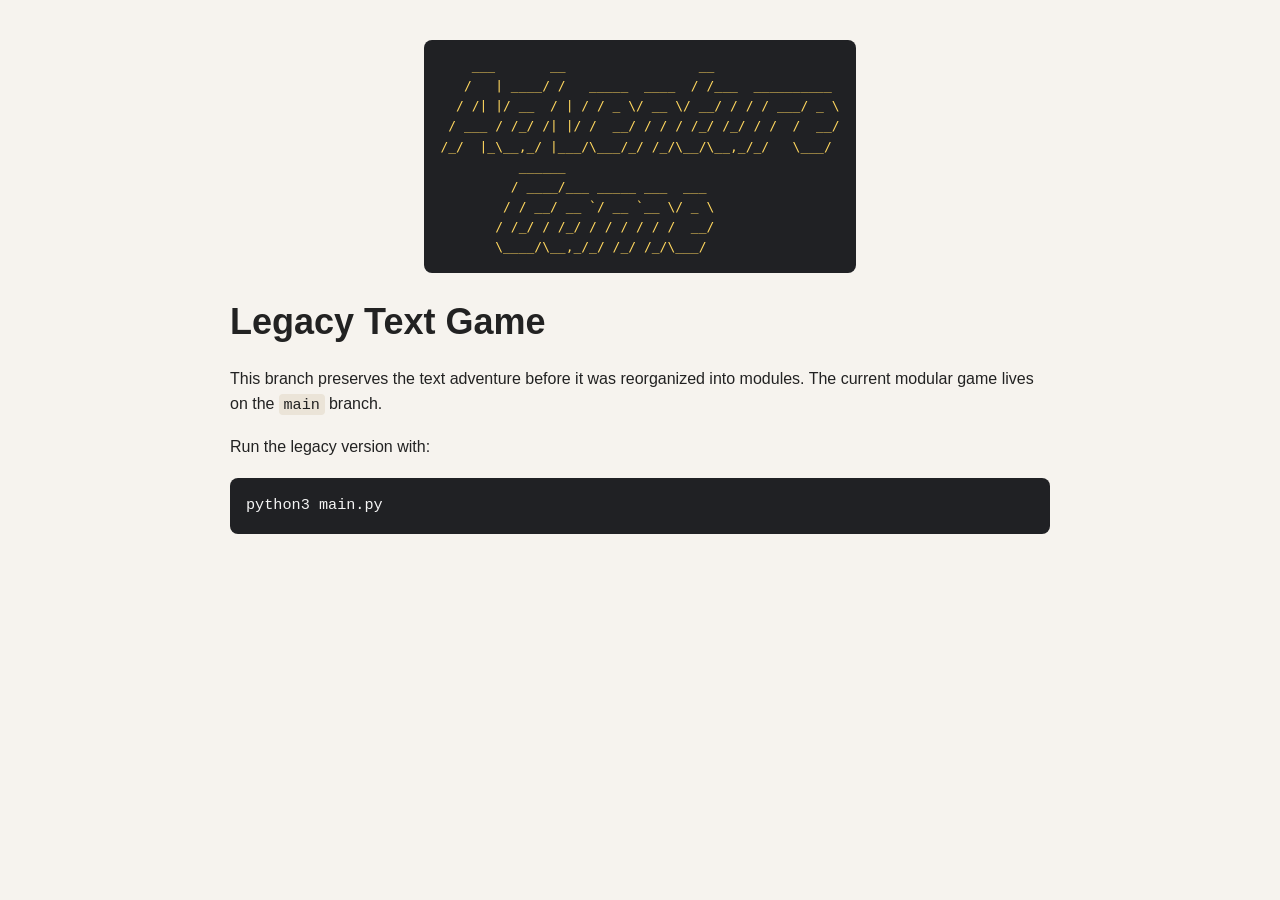
==== README.html @ 624fec5b "Move legacy game to branch root" ====
<!doctype html>
<html lang="en">
<head>
  <meta charset="utf-8">
  <meta name="viewport" content="width=device-width, initial-scale=1">
  <title>Legacy Text Game</title>
  <style>
    :root {
      color-scheme: light dark;
      font-family: Arial, Helvetica, sans-serif;
      line-height: 1.55;
    }

    body {
      margin: 0;
      background: #f6f3ee;
      color: #222;
    }

    main {
      max-width: 820px;
      margin: 0 auto;
      padding: 40px 24px 56px;
    }

    h1 {
      margin: 0 0 24px;
      font-size: 2.25rem;
      line-height: 1.15;
    }

    p {
      margin: 0 0 18px;
    }

    code {
      border-radius: 4px;
      background: #ebe4d8;
      padding: 0.1em 0.3em;
      font-family: "Courier New", Courier, monospace;
      font-size: 0.95em;
    }

    pre {
      overflow-x: auto;
      border-radius: 8px;
      background: #202124;
      color: #f4f4f4;
      padding: 16px;
      margin: 0 0 18px;
    }

    pre code {
      background: transparent;
      padding: 0;
      color: inherit;
    }

    .ascii-logo {
      width: max-content;
      max-width: 100%;
      margin: 0 auto 28px;
      color: #ffd75f;
    }

    @media (prefers-color-scheme: dark) {
      body {
        background: #181818;
        color: #f1eee8;
      }

      code {
        background: #303030;
      }

      pre {
        background: #0f0f0f;
      }
    }
  </style>
</head>
<body>
  <main>
    <pre class="ascii-logo" aria-label="Adventure Game ASCII logo">    ___       __                 __
   /   | ____/ /   _____  ____  / /___  __________
  / /| |/ __  / | / / _ \/ __ \/ __/ / / / ___/ _ \
 / ___ / /_/ /| |/ /  __/ / / / /_/ /_/ / /  /  __/
/_/  |_\__,_/ |___/\___/_/ /_/\__/\__,_/_/   \___/
          ______
         / ____/___ _____ ___  ___
        / / __/ __ `/ __ `__ \/ _ \
       / /_/ / /_/ / / / / / /  __/
       \____/\__,_/_/ /_/ /_/\___/</pre>
    <h1>Legacy Text Game</h1>
    <p>This branch preserves the text adventure before it was reorganized into modules. The current modular game lives on the <code>main</code> branch.</p>
    <p>Run the legacy version with:</p>
    <pre><code>python3 main.py</code></pre>
  </main>
</body>
</html>
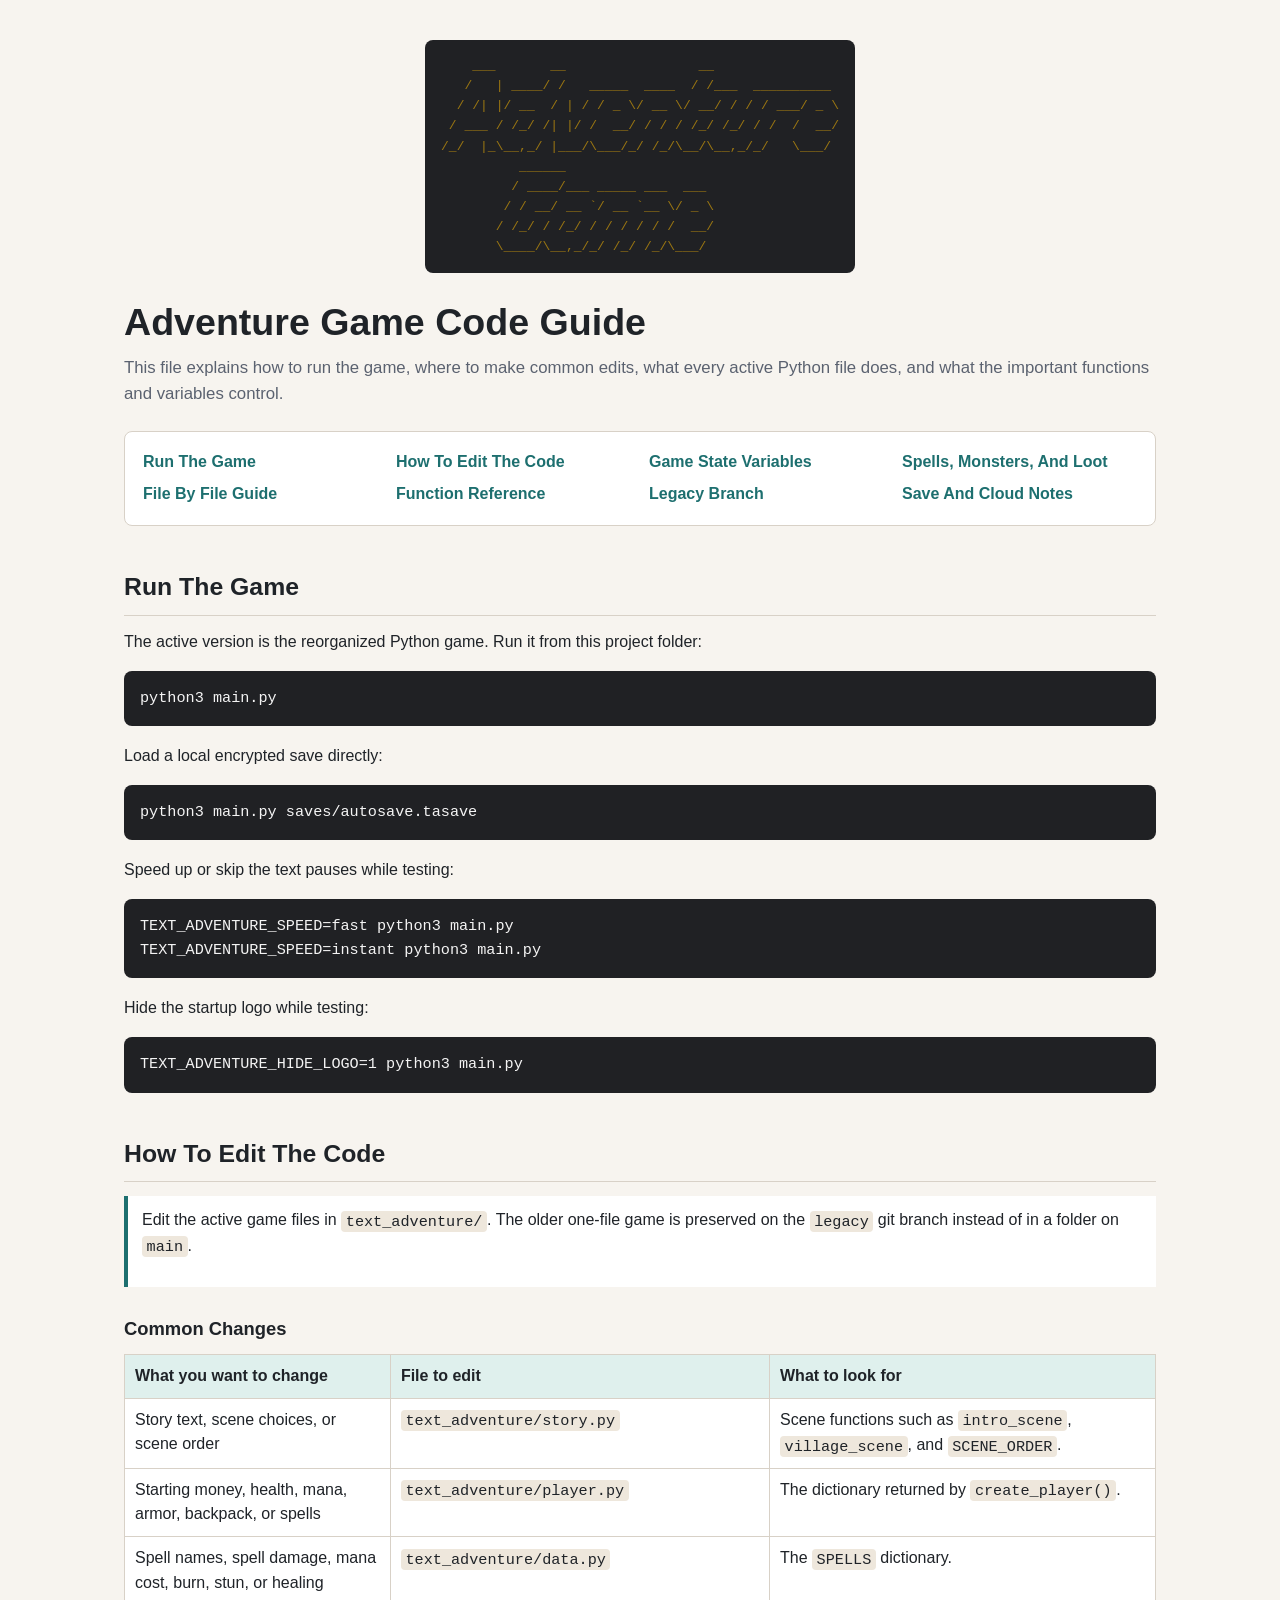
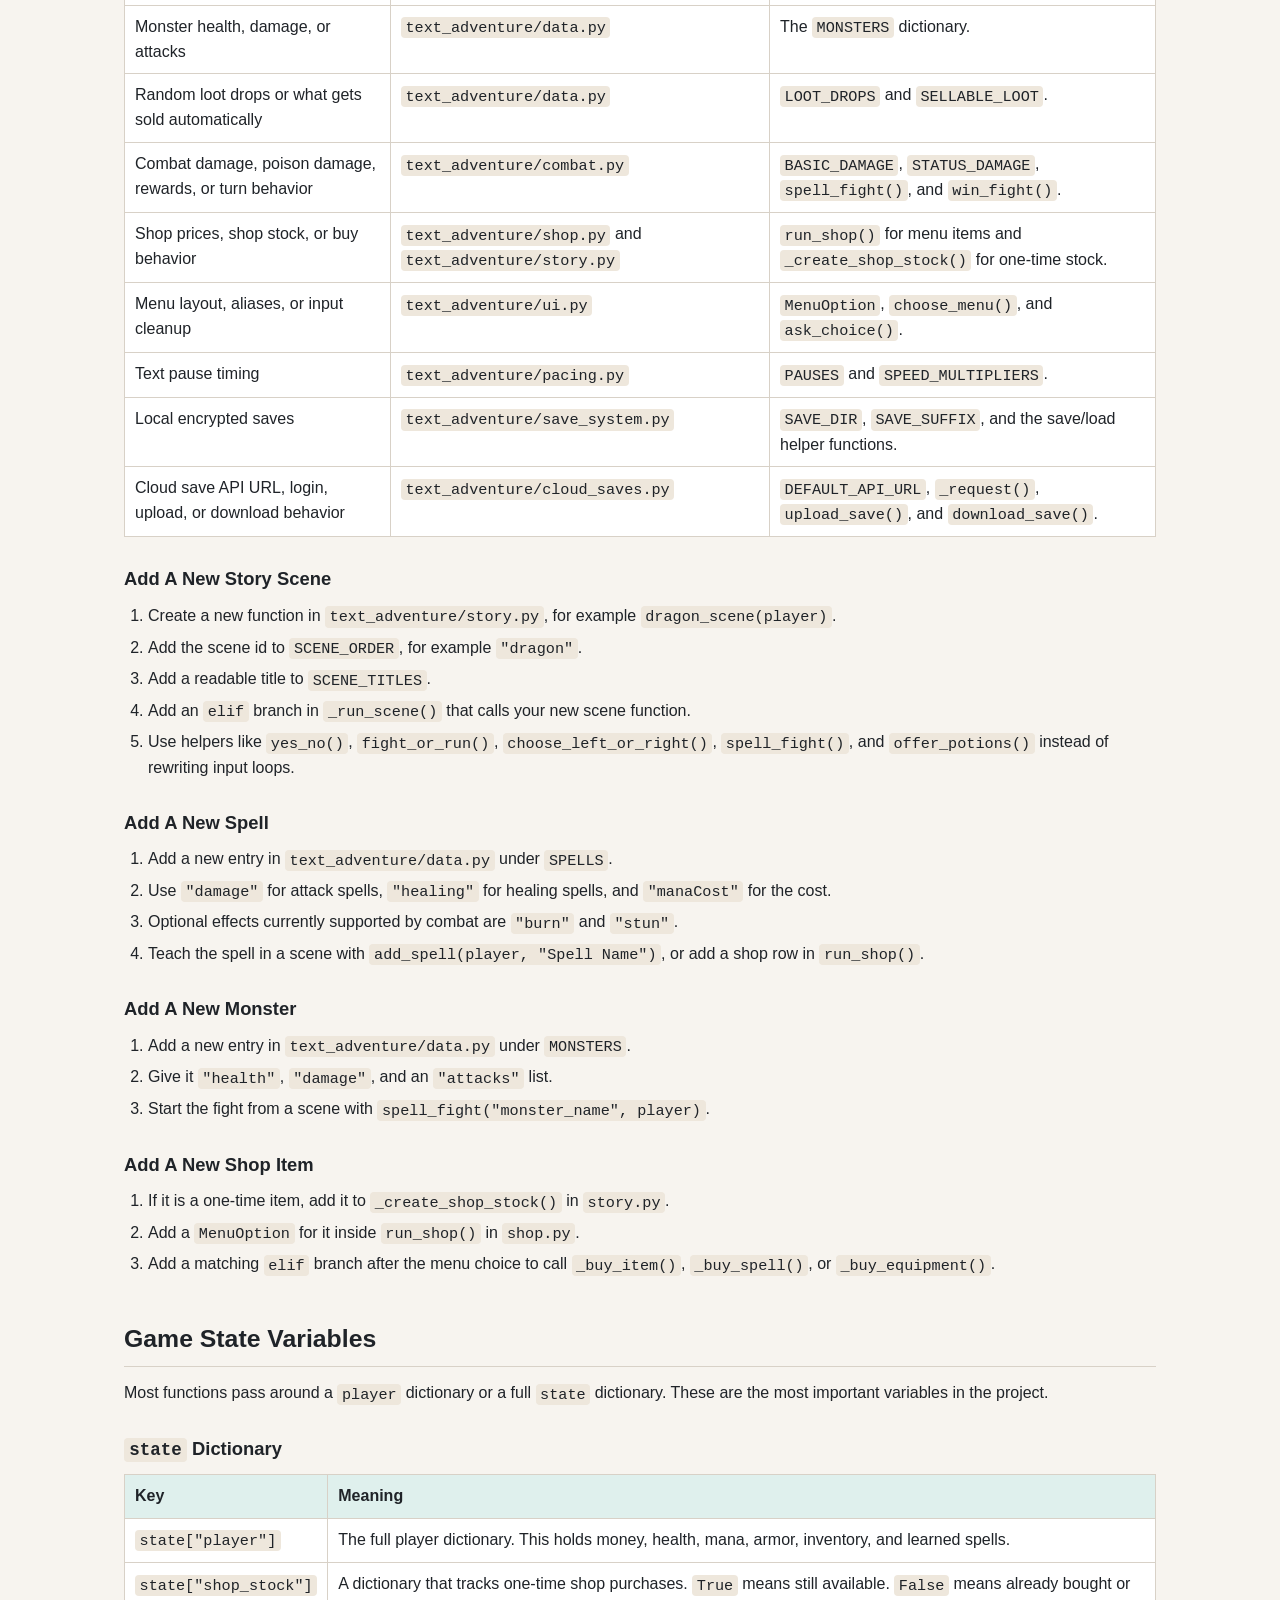
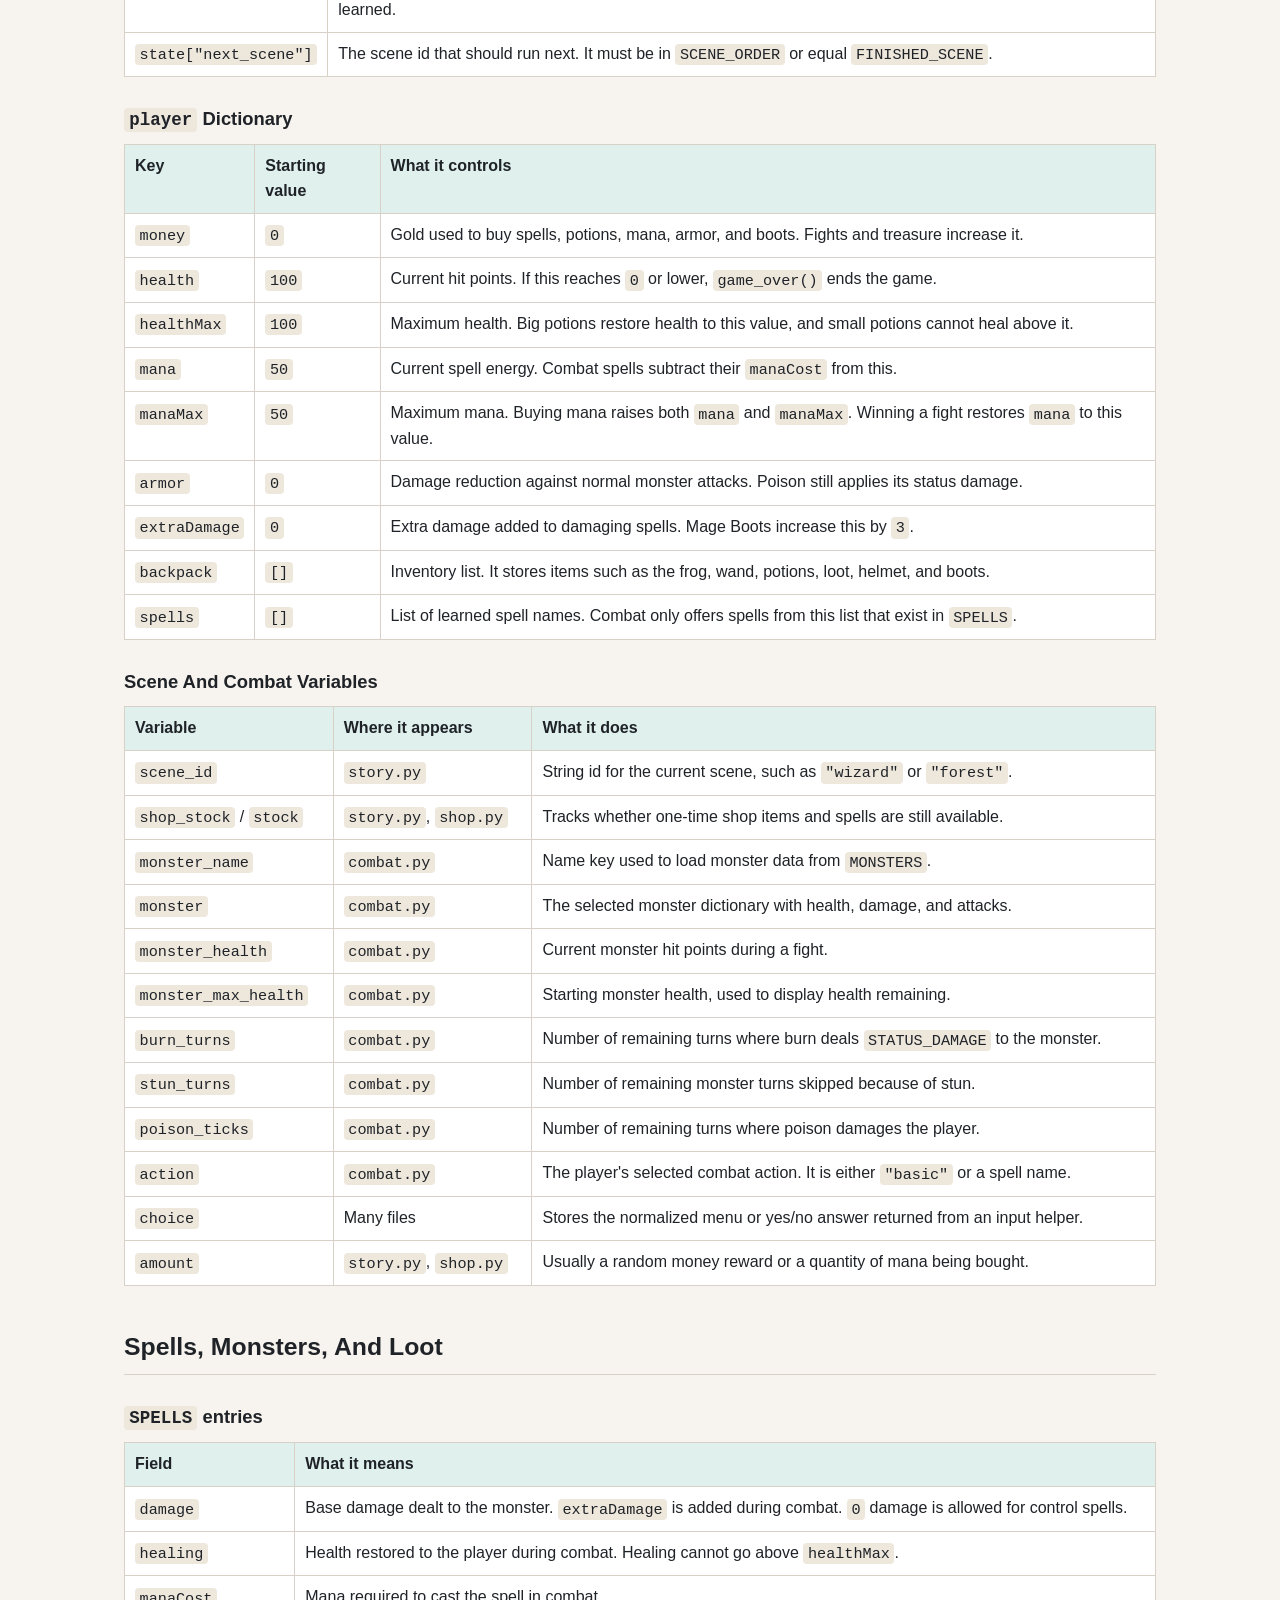
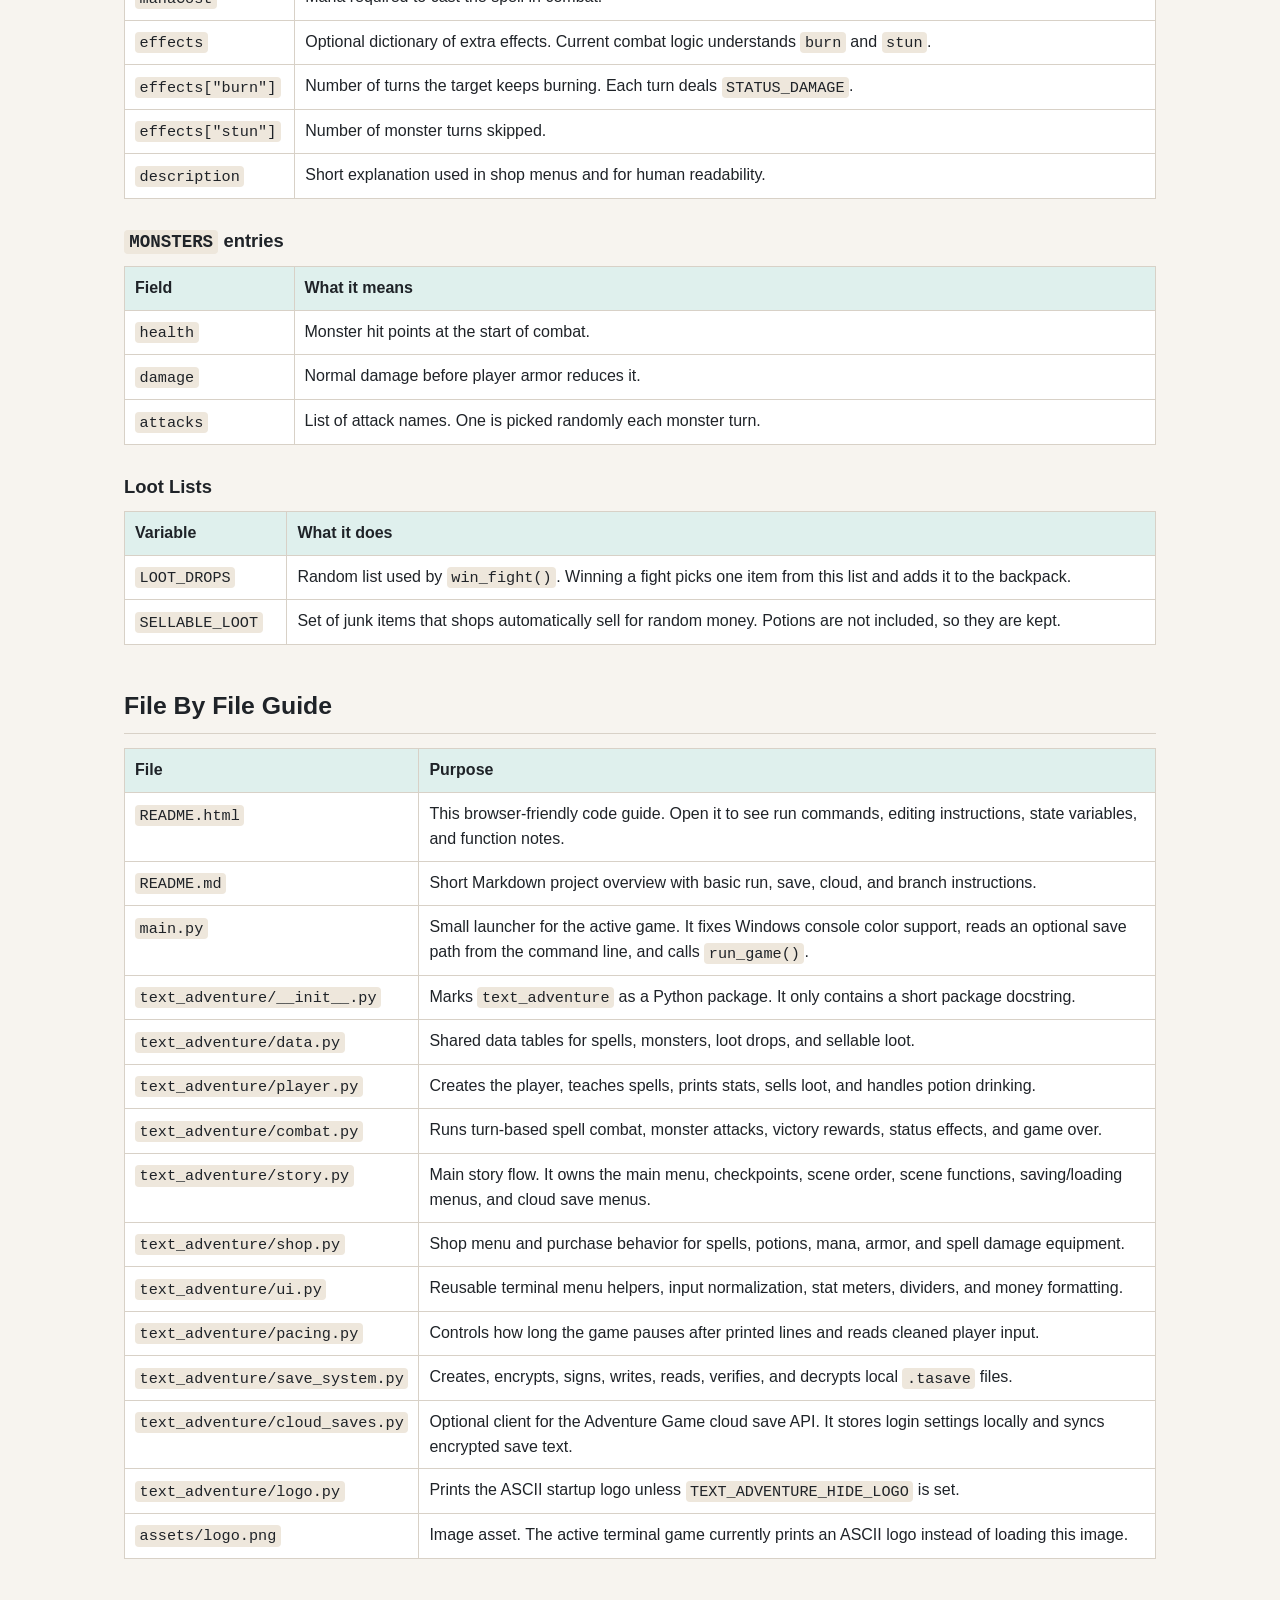
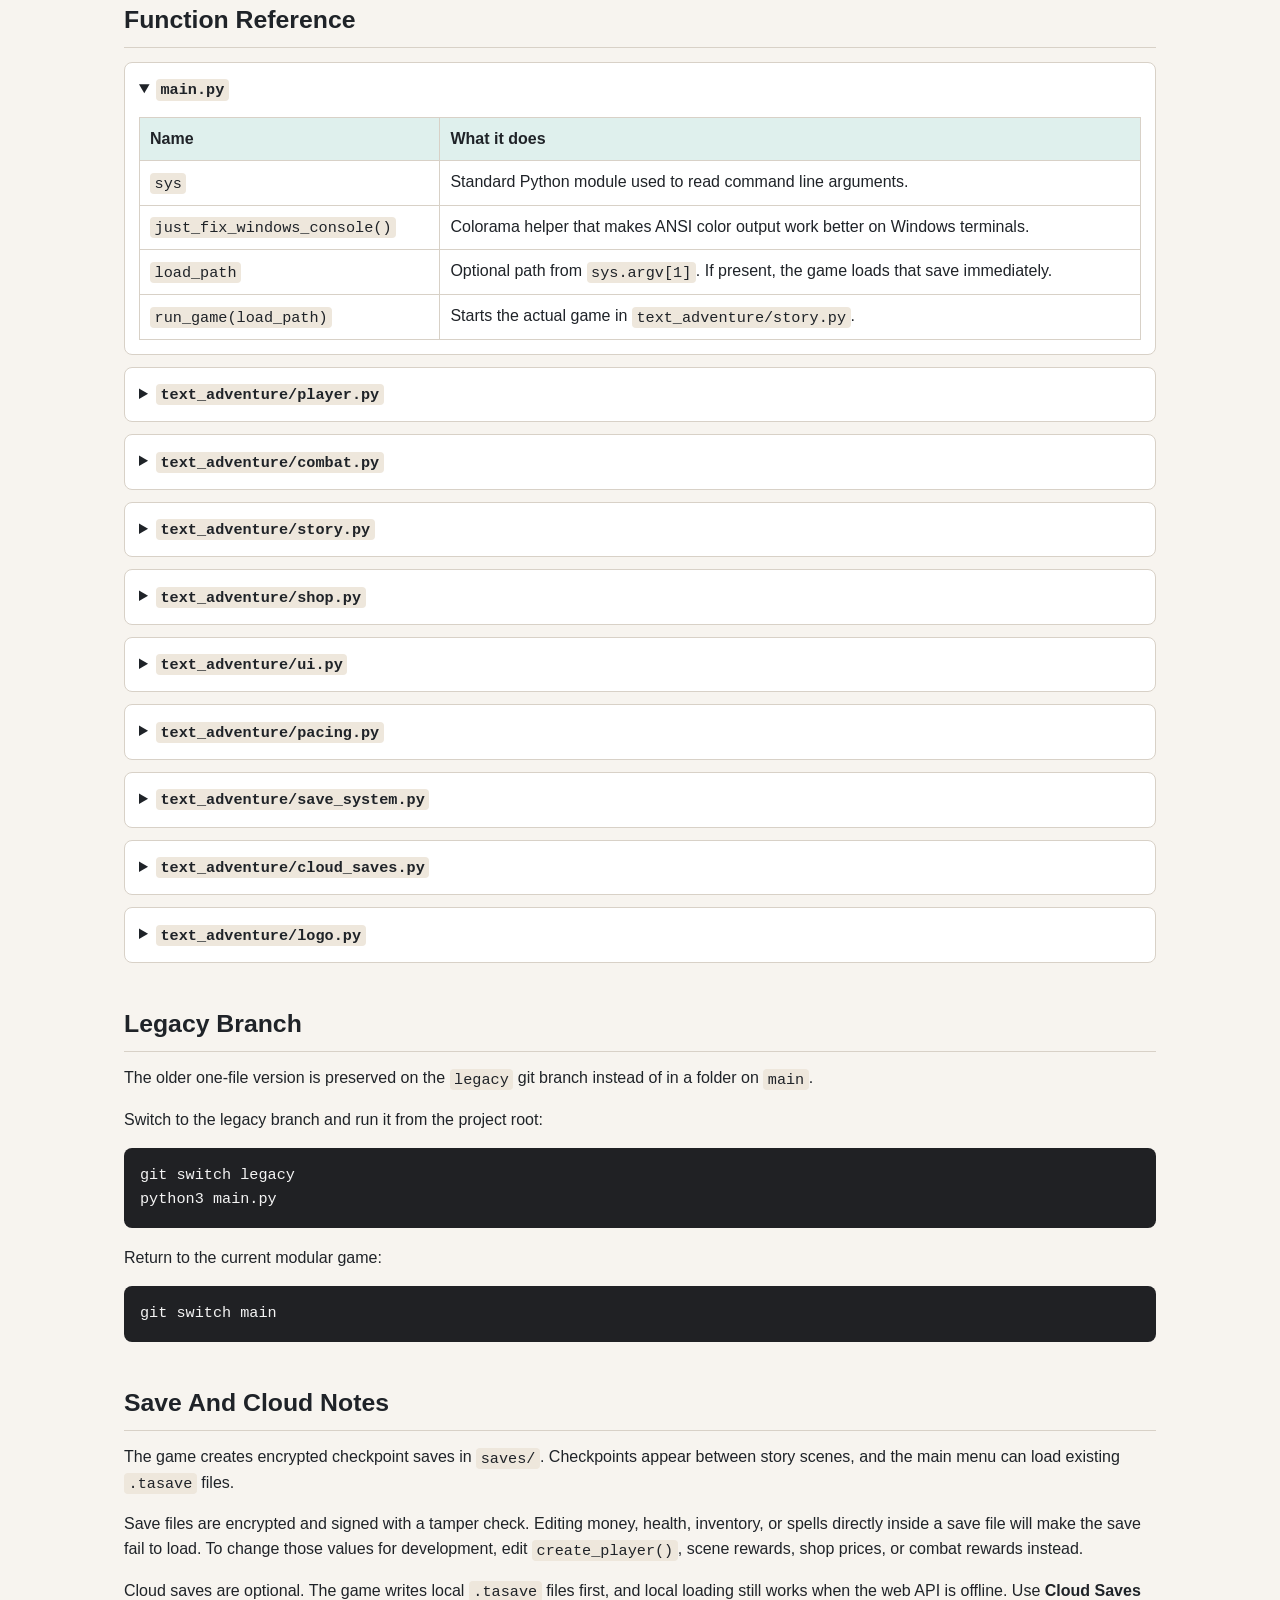
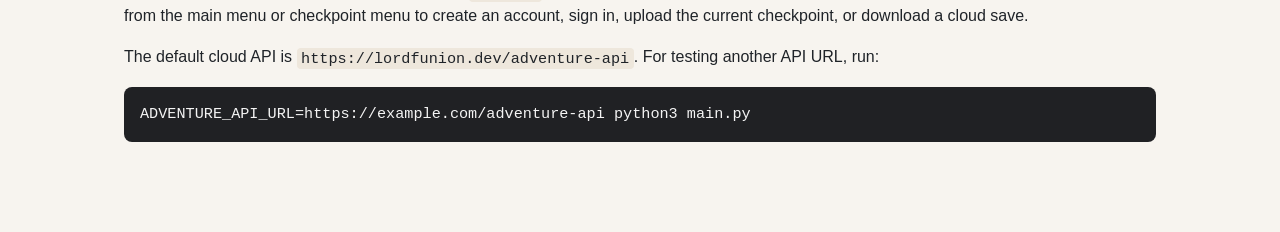
==== commit f42c52f6: "Move legacy game to separate branch" ====
--- a/README.html
+++ b/README.html
@@ -3,39 +3,89 @@
 <head>
   <meta charset="utf-8">
   <meta name="viewport" content="width=device-width, initial-scale=1">
-  <title>Legacy Text Game</title>
+  <title>Adventure Game Code Guide</title>
   <style>
     :root {
       color-scheme: light dark;
       font-family: Arial, Helvetica, sans-serif;
       line-height: 1.55;
+      --page: #f7f4ef;
+      --text: #1f2328;
+      --muted: #5b6270;
+      --panel: #ffffff;
+      --border: #d8d1c7;
+      --code: #eee7dc;
+      --accent: #1d6f6f;
+      --accent-soft: #dff0ed;
+      --terminal: #202124;
+      --terminal-text: #f4f4f4;
+    }
+
+    * {
+      box-sizing: border-box;
+    }
+
+    html {
+      scroll-behavior: smooth;
     }
 
     body {
       margin: 0;
-      background: #f6f3ee;
-      color: #222;
+      background: var(--page);
+      color: var(--text);
     }
 
     main {
-      max-width: 820px;
+      max-width: 1080px;
       margin: 0 auto;
-      padding: 40px 24px 56px;
+      padding: 40px 24px 72px;
     }
 
     h1 {
-      margin: 0 0 24px;
-      font-size: 2.25rem;
+      margin: 0 0 10px;
+      font-size: 2.35rem;
       line-height: 1.15;
     }
 
-    p {
-      margin: 0 0 18px;
+    h2 {
+      margin: 42px 0 14px;
+      border-bottom: 1px solid var(--border);
+      padding-bottom: 8px;
+      font-size: 1.55rem;
+    }
+
+    h3 {
+      margin: 28px 0 10px;
+      font-size: 1.15rem;
+    }
+
+    h4 {
+      margin: 22px 0 8px;
+      font-size: 1rem;
+    }
+
+    p,
+    ul,
+    ol {
+      margin: 0 0 16px;
+    }
+
+    ul,
+    ol {
+      padding-left: 24px;
+    }
+
+    li {
+      margin: 6px 0;
+    }
+
+    a {
+      color: var(--accent);
     }
 
     code {
       border-radius: 4px;
-      background: #ebe4d8;
+      background: var(--code);
       padding: 0.1em 0.3em;
       font-family: "Courier New", Courier, monospace;
       font-size: 0.95em;
@@ -44,8 +94,8 @@
     pre {
       overflow-x: auto;
       border-radius: 8px;
-      background: #202124;
-      color: #f4f4f4;
+      background: var(--terminal);
+      color: var(--terminal-text);
       padding: 16px;
       margin: 0 0 18px;
     }
@@ -56,25 +106,99 @@
       color: inherit;
     }
 
+    table {
+      width: 100%;
+      border-collapse: collapse;
+      margin: 0 0 18px;
+      background: var(--panel);
+    }
+
+    th,
+    td {
+      border: 1px solid var(--border);
+      padding: 9px 10px;
+      vertical-align: top;
+      text-align: left;
+    }
+
+    th {
+      background: var(--accent-soft);
+    }
+
+    details {
+      border: 1px solid var(--border);
+      border-radius: 8px;
+      background: var(--panel);
+      margin: 12px 0;
+      padding: 0 14px;
+    }
+
+    summary {
+      cursor: pointer;
+      padding: 14px 0;
+      font-weight: 700;
+    }
+
+    details > :last-child {
+      margin-bottom: 14px;
+    }
+
     .ascii-logo {
       width: max-content;
       max-width: 100%;
       margin: 0 auto 28px;
-      color: #ffd75f;
+      color: #9a7612;
+    }
+
+    .subtitle {
+      margin-bottom: 24px;
+      color: var(--muted);
+      font-size: 1.05rem;
+    }
+
+    .toc {
+      display: grid;
+      grid-template-columns: repeat(auto-fit, minmax(220px, 1fr));
+      gap: 8px 18px;
+      padding: 18px;
+      border: 1px solid var(--border);
+      border-radius: 8px;
+      background: var(--panel);
+    }
+
+    .toc a {
+      display: block;
+      text-decoration: none;
+      font-weight: 700;
+    }
+
+    .callout {
+      border-left: 4px solid var(--accent);
+      background: var(--panel);
+      padding: 12px 14px;
+      margin: 0 0 18px;
+    }
+
+    .muted {
+      color: var(--muted);
     }
 
     @media (prefers-color-scheme: dark) {
-      body {
-        background: #181818;
-        color: #f1eee8;
+      :root {
+        --page: #151719;
+        --text: #edeff2;
+        --muted: #b7bec8;
+        --panel: #1f2328;
+        --border: #3a4048;
+        --code: #30343a;
+        --accent: #78d4d0;
+        --accent-soft: #173636;
+        --terminal: #0f1113;
+        --terminal-text: #f4f4f4;
       }
 
-      code {
-        background: #303030;
-      }
-
-      pre {
-        background: #0f0f0f;
+      .ascii-logo {
+        color: #ffd75f;
       }
     }
   </style>
@@ -91,10 +215,1676 @@
         / / __/ __ `/ __ `__ \/ _ \
        / /_/ / /_/ / / / / / /  __/
        \____/\__,_/_/ /_/ /_/\___/</pre>
-    <h1>Legacy Text Game</h1>
-    <p>This branch preserves the text adventure before it was reorganized into modules. The current modular game lives on the <code>main</code> branch.</p>
-    <p>Run the legacy version with:</p>
-    <pre><code>python3 main.py</code></pre>
+
+    <h1>Adventure Game Code Guide</h1>
+    <p class="subtitle">This file explains how to run the game, where to make common edits, what every active Python file does, and what the important functions and variables control.</p>
+
+    <nav class="toc" aria-label="Table of contents">
+      <a href="#run">Run The Game</a>
+      <a href="#edit">How To Edit The Code</a>
+      <a href="#state">Game State Variables</a>
+      <a href="#data">Spells, Monsters, And Loot</a>
+      <a href="#files">File By File Guide</a>
+      <a href="#functions">Function Reference</a>
+      <a href="#legacy">Legacy Branch</a>
+      <a href="#saves">Save And Cloud Notes</a>
+    </nav>
+
+    <section id="run">
+      <h2>Run The Game</h2>
+      <p>The active version is the reorganized Python game. Run it from this project folder:</p>
+      <pre><code>python3 main.py</code></pre>
+
+      <p>Load a local encrypted save directly:</p>
+      <pre><code>python3 main.py saves/autosave.tasave</code></pre>
+
+      <p>Speed up or skip the text pauses while testing:</p>
+      <pre><code>TEXT_ADVENTURE_SPEED=fast python3 main.py
+TEXT_ADVENTURE_SPEED=instant python3 main.py</code></pre>
+
+      <p>Hide the startup logo while testing:</p>
+      <pre><code>TEXT_ADVENTURE_HIDE_LOGO=1 python3 main.py</code></pre>
+    </section>
+
+    <section id="edit">
+      <h2>How To Edit The Code</h2>
+      <div class="callout">
+        <p>Edit the active game files in <code>text_adventure/</code>. The older one-file game is preserved on the <code>legacy</code> git branch instead of in a folder on <code>main</code>.</p>
+      </div>
+
+      <h3>Common Changes</h3>
+      <table>
+        <thead>
+          <tr>
+            <th>What you want to change</th>
+            <th>File to edit</th>
+            <th>What to look for</th>
+          </tr>
+        </thead>
+        <tbody>
+          <tr>
+            <td>Story text, scene choices, or scene order</td>
+            <td><code>text_adventure/story.py</code></td>
+            <td>Scene functions such as <code>intro_scene</code>, <code>village_scene</code>, and <code>SCENE_ORDER</code>.</td>
+          </tr>
+          <tr>
+            <td>Starting money, health, mana, armor, backpack, or spells</td>
+            <td><code>text_adventure/player.py</code></td>
+            <td>The dictionary returned by <code>create_player()</code>.</td>
+          </tr>
+          <tr>
+            <td>Spell names, spell damage, mana cost, burn, stun, or healing</td>
+            <td><code>text_adventure/data.py</code></td>
+            <td>The <code>SPELLS</code> dictionary.</td>
+          </tr>
+          <tr>
+            <td>Monster health, damage, or attacks</td>
+            <td><code>text_adventure/data.py</code></td>
+            <td>The <code>MONSTERS</code> dictionary.</td>
+          </tr>
+          <tr>
+            <td>Random loot drops or what gets sold automatically</td>
+            <td><code>text_adventure/data.py</code></td>
+            <td><code>LOOT_DROPS</code> and <code>SELLABLE_LOOT</code>.</td>
+          </tr>
+          <tr>
+            <td>Combat damage, poison damage, rewards, or turn behavior</td>
+            <td><code>text_adventure/combat.py</code></td>
+            <td><code>BASIC_DAMAGE</code>, <code>STATUS_DAMAGE</code>, <code>spell_fight()</code>, and <code>win_fight()</code>.</td>
+          </tr>
+          <tr>
+            <td>Shop prices, shop stock, or buy behavior</td>
+            <td><code>text_adventure/shop.py</code> and <code>text_adventure/story.py</code></td>
+            <td><code>run_shop()</code> for menu items and <code>_create_shop_stock()</code> for one-time stock.</td>
+          </tr>
+          <tr>
+            <td>Menu layout, aliases, or input cleanup</td>
+            <td><code>text_adventure/ui.py</code></td>
+            <td><code>MenuOption</code>, <code>choose_menu()</code>, and <code>ask_choice()</code>.</td>
+          </tr>
+          <tr>
+            <td>Text pause timing</td>
+            <td><code>text_adventure/pacing.py</code></td>
+            <td><code>PAUSES</code> and <code>SPEED_MULTIPLIERS</code>.</td>
+          </tr>
+          <tr>
+            <td>Local encrypted saves</td>
+            <td><code>text_adventure/save_system.py</code></td>
+            <td><code>SAVE_DIR</code>, <code>SAVE_SUFFIX</code>, and the save/load helper functions.</td>
+          </tr>
+          <tr>
+            <td>Cloud save API URL, login, upload, or download behavior</td>
+            <td><code>text_adventure/cloud_saves.py</code></td>
+            <td><code>DEFAULT_API_URL</code>, <code>_request()</code>, <code>upload_save()</code>, and <code>download_save()</code>.</td>
+          </tr>
+        </tbody>
+      </table>
+
+      <h3>Add A New Story Scene</h3>
+      <ol>
+        <li>Create a new function in <code>text_adventure/story.py</code>, for example <code>dragon_scene(player)</code>.</li>
+        <li>Add the scene id to <code>SCENE_ORDER</code>, for example <code>"dragon"</code>.</li>
+        <li>Add a readable title to <code>SCENE_TITLES</code>.</li>
+        <li>Add an <code>elif</code> branch in <code>_run_scene()</code> that calls your new scene function.</li>
+        <li>Use helpers like <code>yes_no()</code>, <code>fight_or_run()</code>, <code>choose_left_or_right()</code>, <code>spell_fight()</code>, and <code>offer_potions()</code> instead of rewriting input loops.</li>
+      </ol>
+
+      <h3>Add A New Spell</h3>
+      <ol>
+        <li>Add a new entry in <code>text_adventure/data.py</code> under <code>SPELLS</code>.</li>
+        <li>Use <code>"damage"</code> for attack spells, <code>"healing"</code> for healing spells, and <code>"manaCost"</code> for the cost.</li>
+        <li>Optional effects currently supported by combat are <code>"burn"</code> and <code>"stun"</code>.</li>
+        <li>Teach the spell in a scene with <code>add_spell(player, "Spell Name")</code>, or add a shop row in <code>run_shop()</code>.</li>
+      </ol>
+
+      <h3>Add A New Monster</h3>
+      <ol>
+        <li>Add a new entry in <code>text_adventure/data.py</code> under <code>MONSTERS</code>.</li>
+        <li>Give it <code>"health"</code>, <code>"damage"</code>, and an <code>"attacks"</code> list.</li>
+        <li>Start the fight from a scene with <code>spell_fight("monster_name", player)</code>.</li>
+      </ol>
+
+      <h3>Add A New Shop Item</h3>
+      <ol>
+        <li>If it is a one-time item, add it to <code>_create_shop_stock()</code> in <code>story.py</code>.</li>
+        <li>Add a <code>MenuOption</code> for it inside <code>run_shop()</code> in <code>shop.py</code>.</li>
+        <li>Add a matching <code>elif</code> branch after the menu choice to call <code>_buy_item()</code>, <code>_buy_spell()</code>, or <code>_buy_equipment()</code>.</li>
+      </ol>
+    </section>
+
+    <section id="state">
+      <h2>Game State Variables</h2>
+      <p>Most functions pass around a <code>player</code> dictionary or a full <code>state</code> dictionary. These are the most important variables in the project.</p>
+
+      <h3><code>state</code> Dictionary</h3>
+      <table>
+        <thead>
+          <tr>
+            <th>Key</th>
+            <th>Meaning</th>
+          </tr>
+        </thead>
+        <tbody>
+          <tr>
+            <td><code>state["player"]</code></td>
+            <td>The full player dictionary. This holds money, health, mana, armor, inventory, and learned spells.</td>
+          </tr>
+          <tr>
+            <td><code>state["shop_stock"]</code></td>
+            <td>A dictionary that tracks one-time shop purchases. <code>True</code> means still available. <code>False</code> means already bought or learned.</td>
+          </tr>
+          <tr>
+            <td><code>state["next_scene"]</code></td>
+            <td>The scene id that should run next. It must be in <code>SCENE_ORDER</code> or equal <code>FINISHED_SCENE</code>.</td>
+          </tr>
+        </tbody>
+      </table>
+
+      <h3><code>player</code> Dictionary</h3>
+      <table>
+        <thead>
+          <tr>
+            <th>Key</th>
+            <th>Starting value</th>
+            <th>What it controls</th>
+          </tr>
+        </thead>
+        <tbody>
+          <tr>
+            <td><code>money</code></td>
+            <td><code>0</code></td>
+            <td>Gold used to buy spells, potions, mana, armor, and boots. Fights and treasure increase it.</td>
+          </tr>
+          <tr>
+            <td><code>health</code></td>
+            <td><code>100</code></td>
+            <td>Current hit points. If this reaches <code>0</code> or lower, <code>game_over()</code> ends the game.</td>
+          </tr>
+          <tr>
+            <td><code>healthMax</code></td>
+            <td><code>100</code></td>
+            <td>Maximum health. Big potions restore health to this value, and small potions cannot heal above it.</td>
+          </tr>
+          <tr>
+            <td><code>mana</code></td>
+            <td><code>50</code></td>
+            <td>Current spell energy. Combat spells subtract their <code>manaCost</code> from this.</td>
+          </tr>
+          <tr>
+            <td><code>manaMax</code></td>
+            <td><code>50</code></td>
+            <td>Maximum mana. Buying mana raises both <code>mana</code> and <code>manaMax</code>. Winning a fight restores <code>mana</code> to this value.</td>
+          </tr>
+          <tr>
+            <td><code>armor</code></td>
+            <td><code>0</code></td>
+            <td>Damage reduction against normal monster attacks. Poison still applies its status damage.</td>
+          </tr>
+          <tr>
+            <td><code>extraDamage</code></td>
+            <td><code>0</code></td>
+            <td>Extra damage added to damaging spells. Mage Boots increase this by <code>3</code>.</td>
+          </tr>
+          <tr>
+            <td><code>backpack</code></td>
+            <td><code>[]</code></td>
+            <td>Inventory list. It stores items such as the frog, wand, potions, loot, helmet, and boots.</td>
+          </tr>
+          <tr>
+            <td><code>spells</code></td>
+            <td><code>[]</code></td>
+            <td>List of learned spell names. Combat only offers spells from this list that exist in <code>SPELLS</code>.</td>
+          </tr>
+        </tbody>
+      </table>
+
+      <h3>Scene And Combat Variables</h3>
+      <table>
+        <thead>
+          <tr>
+            <th>Variable</th>
+            <th>Where it appears</th>
+            <th>What it does</th>
+          </tr>
+        </thead>
+        <tbody>
+          <tr>
+            <td><code>scene_id</code></td>
+            <td><code>story.py</code></td>
+            <td>String id for the current scene, such as <code>"wizard"</code> or <code>"forest"</code>.</td>
+          </tr>
+          <tr>
+            <td><code>shop_stock</code> / <code>stock</code></td>
+            <td><code>story.py</code>, <code>shop.py</code></td>
+            <td>Tracks whether one-time shop items and spells are still available.</td>
+          </tr>
+          <tr>
+            <td><code>monster_name</code></td>
+            <td><code>combat.py</code></td>
+            <td>Name key used to load monster data from <code>MONSTERS</code>.</td>
+          </tr>
+          <tr>
+            <td><code>monster</code></td>
+            <td><code>combat.py</code></td>
+            <td>The selected monster dictionary with health, damage, and attacks.</td>
+          </tr>
+          <tr>
+            <td><code>monster_health</code></td>
+            <td><code>combat.py</code></td>
+            <td>Current monster hit points during a fight.</td>
+          </tr>
+          <tr>
+            <td><code>monster_max_health</code></td>
+            <td><code>combat.py</code></td>
+            <td>Starting monster health, used to display health remaining.</td>
+          </tr>
+          <tr>
+            <td><code>burn_turns</code></td>
+            <td><code>combat.py</code></td>
+            <td>Number of remaining turns where burn deals <code>STATUS_DAMAGE</code> to the monster.</td>
+          </tr>
+          <tr>
+            <td><code>stun_turns</code></td>
+            <td><code>combat.py</code></td>
+            <td>Number of remaining monster turns skipped because of stun.</td>
+          </tr>
+          <tr>
+            <td><code>poison_ticks</code></td>
+            <td><code>combat.py</code></td>
+            <td>Number of remaining turns where poison damages the player.</td>
+          </tr>
+          <tr>
+            <td><code>action</code></td>
+            <td><code>combat.py</code></td>
+            <td>The player's selected combat action. It is either <code>"basic"</code> or a spell name.</td>
+          </tr>
+          <tr>
+            <td><code>choice</code></td>
+            <td>Many files</td>
+            <td>Stores the normalized menu or yes/no answer returned from an input helper.</td>
+          </tr>
+          <tr>
+            <td><code>amount</code></td>
+            <td><code>story.py</code>, <code>shop.py</code></td>
+            <td>Usually a random money reward or a quantity of mana being bought.</td>
+          </tr>
+        </tbody>
+      </table>
+    </section>
+
+    <section id="data">
+      <h2>Spells, Monsters, And Loot</h2>
+
+      <h3><code>SPELLS</code> entries</h3>
+      <table>
+        <thead>
+          <tr>
+            <th>Field</th>
+            <th>What it means</th>
+          </tr>
+        </thead>
+        <tbody>
+          <tr>
+            <td><code>damage</code></td>
+            <td>Base damage dealt to the monster. <code>extraDamage</code> is added during combat. <code>0</code> damage is allowed for control spells.</td>
+          </tr>
+          <tr>
+            <td><code>healing</code></td>
+            <td>Health restored to the player during combat. Healing cannot go above <code>healthMax</code>.</td>
+          </tr>
+          <tr>
+            <td><code>manaCost</code></td>
+            <td>Mana required to cast the spell in combat.</td>
+          </tr>
+          <tr>
+            <td><code>effects</code></td>
+            <td>Optional dictionary of extra effects. Current combat logic understands <code>burn</code> and <code>stun</code>.</td>
+          </tr>
+          <tr>
+            <td><code>effects["burn"]</code></td>
+            <td>Number of turns the target keeps burning. Each turn deals <code>STATUS_DAMAGE</code>.</td>
+          </tr>
+          <tr>
+            <td><code>effects["stun"]</code></td>
+            <td>Number of monster turns skipped.</td>
+          </tr>
+          <tr>
+            <td><code>description</code></td>
+            <td>Short explanation used in shop menus and for human readability.</td>
+          </tr>
+        </tbody>
+      </table>
+
+      <h3><code>MONSTERS</code> entries</h3>
+      <table>
+        <thead>
+          <tr>
+            <th>Field</th>
+            <th>What it means</th>
+          </tr>
+        </thead>
+        <tbody>
+          <tr>
+            <td><code>health</code></td>
+            <td>Monster hit points at the start of combat.</td>
+          </tr>
+          <tr>
+            <td><code>damage</code></td>
+            <td>Normal damage before player armor reduces it.</td>
+          </tr>
+          <tr>
+            <td><code>attacks</code></td>
+            <td>List of attack names. One is picked randomly each monster turn.</td>
+          </tr>
+        </tbody>
+      </table>
+
+      <h3>Loot Lists</h3>
+      <table>
+        <thead>
+          <tr>
+            <th>Variable</th>
+            <th>What it does</th>
+          </tr>
+        </thead>
+        <tbody>
+          <tr>
+            <td><code>LOOT_DROPS</code></td>
+            <td>Random list used by <code>win_fight()</code>. Winning a fight picks one item from this list and adds it to the backpack.</td>
+          </tr>
+          <tr>
+            <td><code>SELLABLE_LOOT</code></td>
+            <td>Set of junk items that shops automatically sell for random money. Potions are not included, so they are kept.</td>
+          </tr>
+        </tbody>
+      </table>
+    </section>
+
+    <section id="files">
+      <h2>File By File Guide</h2>
+      <table>
+        <thead>
+          <tr>
+            <th>File</th>
+            <th>Purpose</th>
+          </tr>
+        </thead>
+        <tbody>
+          <tr>
+            <td><code>README.html</code></td>
+            <td>This browser-friendly code guide. Open it to see run commands, editing instructions, state variables, and function notes.</td>
+          </tr>
+          <tr>
+            <td><code>README.md</code></td>
+            <td>Short Markdown project overview with basic run, save, cloud, and branch instructions.</td>
+          </tr>
+          <tr>
+            <td><code>main.py</code></td>
+            <td>Small launcher for the active game. It fixes Windows console color support, reads an optional save path from the command line, and calls <code>run_game()</code>.</td>
+          </tr>
+          <tr>
+            <td><code>text_adventure/__init__.py</code></td>
+            <td>Marks <code>text_adventure</code> as a Python package. It only contains a short package docstring.</td>
+          </tr>
+          <tr>
+            <td><code>text_adventure/data.py</code></td>
+            <td>Shared data tables for spells, monsters, loot drops, and sellable loot.</td>
+          </tr>
+          <tr>
+            <td><code>text_adventure/player.py</code></td>
+            <td>Creates the player, teaches spells, prints stats, sells loot, and handles potion drinking.</td>
+          </tr>
+          <tr>
+            <td><code>text_adventure/combat.py</code></td>
+            <td>Runs turn-based spell combat, monster attacks, victory rewards, status effects, and game over.</td>
+          </tr>
+          <tr>
+            <td><code>text_adventure/story.py</code></td>
+            <td>Main story flow. It owns the main menu, checkpoints, scene order, scene functions, saving/loading menus, and cloud save menus.</td>
+          </tr>
+          <tr>
+            <td><code>text_adventure/shop.py</code></td>
+            <td>Shop menu and purchase behavior for spells, potions, mana, armor, and spell damage equipment.</td>
+          </tr>
+          <tr>
+            <td><code>text_adventure/ui.py</code></td>
+            <td>Reusable terminal menu helpers, input normalization, stat meters, dividers, and money formatting.</td>
+          </tr>
+          <tr>
+            <td><code>text_adventure/pacing.py</code></td>
+            <td>Controls how long the game pauses after printed lines and reads cleaned player input.</td>
+          </tr>
+          <tr>
+            <td><code>text_adventure/save_system.py</code></td>
+            <td>Creates, encrypts, signs, writes, reads, verifies, and decrypts local <code>.tasave</code> files.</td>
+          </tr>
+          <tr>
+            <td><code>text_adventure/cloud_saves.py</code></td>
+            <td>Optional client for the Adventure Game cloud save API. It stores login settings locally and syncs encrypted save text.</td>
+          </tr>
+          <tr>
+            <td><code>text_adventure/logo.py</code></td>
+            <td>Prints the ASCII startup logo unless <code>TEXT_ADVENTURE_HIDE_LOGO</code> is set.</td>
+          </tr>
+          <tr>
+            <td><code>assets/logo.png</code></td>
+            <td>Image asset. The active terminal game currently prints an ASCII logo instead of loading this image.</td>
+          </tr>
+        </tbody>
+      </table>
+    </section>
+
+    <section id="functions">
+      <h2>Function Reference</h2>
+
+      <details open>
+        <summary><code>main.py</code></summary>
+        <table>
+          <thead>
+            <tr>
+              <th>Name</th>
+              <th>What it does</th>
+            </tr>
+          </thead>
+          <tbody>
+            <tr>
+              <td><code>sys</code></td>
+              <td>Standard Python module used to read command line arguments.</td>
+            </tr>
+            <tr>
+              <td><code>just_fix_windows_console()</code></td>
+              <td>Colorama helper that makes ANSI color output work better on Windows terminals.</td>
+            </tr>
+            <tr>
+              <td><code>load_path</code></td>
+              <td>Optional path from <code>sys.argv[1]</code>. If present, the game loads that save immediately.</td>
+            </tr>
+            <tr>
+              <td><code>run_game(load_path)</code></td>
+              <td>Starts the actual game in <code>text_adventure/story.py</code>.</td>
+            </tr>
+          </tbody>
+        </table>
+      </details>
+
+      <details>
+        <summary><code>text_adventure/player.py</code></summary>
+        <table>
+          <thead>
+            <tr>
+              <th>Name</th>
+              <th>What it does</th>
+            </tr>
+          </thead>
+          <tbody>
+            <tr>
+              <td><code>create_player()</code></td>
+              <td>Returns a fresh player dictionary with starting money, health, mana, armor, inventory, and spells.</td>
+            </tr>
+            <tr>
+              <td><code>add_spell(player, spell_name)</code></td>
+              <td>Adds <code>spell_name</code> to <code>player["spells"]</code> only if the player does not already know it.</td>
+            </tr>
+            <tr>
+              <td><code>print_stats(player)</code></td>
+              <td>Prints money, health, mana, armor, spell damage, learned spells, and backpack items.</td>
+            </tr>
+            <tr>
+              <td><code>item_counts</code></td>
+              <td>Counter used by <code>print_stats()</code> to combine duplicate backpack items into lines like <code>Small Health Potion x2</code>.</td>
+            </tr>
+            <tr>
+              <td><code>sell_scraps(player)</code></td>
+              <td>Loops through a copy of the backpack, removes items found in <code>SELLABLE_LOOT</code>, adds random money, and returns whether anything sold.</td>
+            </tr>
+            <tr>
+              <td><code>sold_anything</code></td>
+              <td>Boolean returned by <code>sell_scraps()</code>. It starts <code>False</code> and becomes <code>True</code> after at least one junk item sells.</td>
+            </tr>
+            <tr>
+              <td><code>worth</code></td>
+              <td>Random money value from <code>5</code> to <code>10</code> for one sold loot item.</td>
+            </tr>
+            <tr>
+              <td><code>offer_potions(player)</code></td>
+              <td>Shows a potion menu after dangerous scenes. It can drink a big potion, drink a small potion, save potions, or return if no potion is useful.</td>
+            </tr>
+            <tr>
+              <td><code>max_health</code></td>
+              <td>Local copy of <code>player["healthMax"]</code> used by potion healing.</td>
+            </tr>
+            <tr>
+              <td><code>big_count</code> / <code>small_count</code></td>
+              <td>Number of big or small health potions currently in the backpack.</td>
+            </tr>
+            <tr>
+              <td><code>subtitle</code></td>
+              <td>Status line shown above the potion menu.</td>
+            </tr>
+          </tbody>
+        </table>
+      </details>
+
+      <details>
+        <summary><code>text_adventure/combat.py</code></summary>
+        <table>
+          <thead>
+            <tr>
+              <th>Name</th>
+              <th>What it does</th>
+            </tr>
+          </thead>
+          <tbody>
+            <tr>
+              <td><code>BASIC_DAMAGE</code></td>
+              <td>Damage dealt by the free basic attack. Current value is <code>5</code>.</td>
+            </tr>
+            <tr>
+              <td><code>STATUS_DAMAGE</code></td>
+              <td>Damage dealt per poison tick or burn tick. Current value is <code>3</code>.</td>
+            </tr>
+            <tr>
+              <td><code>_monster_attack(monster_name, monster, player)</code></td>
+              <td>Runs one monster turn. It chooses a random attack, subtracts armor from damage, applies health loss, and returns poison duration for witch poison.</td>
+            </tr>
+            <tr>
+              <td><code>attack</code></td>
+              <td>Random attack name selected from <code>monster["attacks"]</code>.</td>
+            </tr>
+            <tr>
+              <td><code>damage</code></td>
+              <td>Amount subtracted from player health after armor reduction.</td>
+            </tr>
+            <tr>
+              <td><code>_spell_detail(player, spell)</code></td>
+              <td>Builds the short menu text for one spell, such as damage, healing, stun, burn, and mana cost.</td>
+            </tr>
+            <tr>
+              <td><code>mana_cost</code></td>
+              <td>Mana required for a spell. Defaults to <code>0</code> if not set.</td>
+            </tr>
+            <tr>
+              <td><code>parts</code></td>
+              <td>List of text snippets that are joined into the spell detail string.</td>
+            </tr>
+            <tr>
+              <td><code>_choose_combat_action(monster_name, monster_health, monster_max_health, player)</code></td>
+              <td>Shows the combat menu and returns <code>"basic"</code> or the selected spell name.</td>
+            </tr>
+            <tr>
+              <td><code>options</code></td>
+              <td>MenuOption list built for basic attack and currently usable spells.</td>
+            </tr>
+            <tr>
+              <td><code>next_key</code></td>
+              <td>Next menu number assigned while adding spell options.</td>
+            </tr>
+            <tr>
+              <td><code>enabled</code></td>
+              <td>Boolean that disables a spell menu row when the player lacks mana or is already at full health for healing.</td>
+            </tr>
+            <tr>
+              <td><code>status</code></td>
+              <td>Menu note explaining why a spell is unavailable, such as <code>need 5 mana</code> or <code>health full</code>.</td>
+            </tr>
+            <tr>
+              <td><code>spell_fight(monster_name, player)</code></td>
+              <td>Main combat loop. It applies poison, burn, player actions, spell effects, monster turns, victory, and defeat.</td>
+            </tr>
+            <tr>
+              <td><code>spell_name</code> / <code>spell</code></td>
+              <td>The chosen spell name and the matching spell data from <code>SPELLS</code>.</td>
+            </tr>
+            <tr>
+              <td><code>effects</code></td>
+              <td>Optional spell effects dictionary. Combat currently checks <code>burn</code> and <code>stun</code>.</td>
+            </tr>
+            <tr>
+              <td><code>heal_amount</code></td>
+              <td>Actual health restored by a healing spell after clamping to <code>healthMax</code>.</td>
+            </tr>
+            <tr>
+              <td><code>win_fight(monster_name, player)</code></td>
+              <td>Rewards the player with money and random loot, restores mana, and prints stats.</td>
+            </tr>
+            <tr>
+              <td><code>drop</code></td>
+              <td>Random loot item chosen from <code>LOOT_DROPS</code> after a victory.</td>
+            </tr>
+            <tr>
+              <td><code>game_over(player)</code></td>
+              <td>Prints defeat text and raises <code>SystemExit</code> to stop the program.</td>
+            </tr>
+          </tbody>
+        </table>
+      </details>
+
+      <details>
+        <summary><code>text_adventure/story.py</code></summary>
+        <h3>Top-level Variables</h3>
+        <table>
+          <thead>
+            <tr>
+              <th>Name</th>
+              <th>What it does</th>
+            </tr>
+          </thead>
+          <tbody>
+            <tr>
+              <td><code>FINISHED_SCENE</code></td>
+              <td>Special scene id used when the player has reached the end. Current value is <code>"finished"</code>.</td>
+            </tr>
+            <tr>
+              <td><code>SCENE_ORDER</code></td>
+              <td>Tuple of scene ids in the order the game should play them.</td>
+            </tr>
+            <tr>
+              <td><code>SCENE_TITLES</code></td>
+              <td>Dictionary mapping scene ids to friendly checkpoint titles.</td>
+            </tr>
+          </tbody>
+        </table>
+
+        <h3>Helper Functions</h3>
+        <table>
+          <thead>
+            <tr>
+              <th>Name</th>
+              <th>What it does</th>
+            </tr>
+          </thead>
+          <tbody>
+            <tr>
+              <td><code>yes_no(prompt)</code></td>
+              <td>Asks a yes/no question and returns <code>"yes"</code> or <code>"no"</code>.</td>
+            </tr>
+            <tr>
+              <td><code>fight_or_run(prompt)</code></td>
+              <td>Asks for a combat decision and returns <code>"fight"</code> or <code>"run"</code>.</td>
+            </tr>
+            <tr>
+              <td><code>choose_left_or_right(prompt)</code></td>
+              <td>Asks for a path choice and returns <code>"left"</code> or <code>"right"</code>.</td>
+            </tr>
+            <tr>
+              <td><code>_create_shop_stock()</code></td>
+              <td>Returns a dictionary showing which one-time shop items and spells are still available.</td>
+            </tr>
+            <tr>
+              <td><code>_new_state()</code></td>
+              <td>Builds a new game state with a fresh player, fresh shop stock, and first scene.</td>
+            </tr>
+            <tr>
+              <td><code>_scene_title(scene_id)</code></td>
+              <td>Returns a readable scene title from <code>SCENE_TITLES</code>, or builds one from the id if missing.</td>
+            </tr>
+            <tr>
+              <td><code>_next_scene(scene_id)</code></td>
+              <td>Finds the next scene in <code>SCENE_ORDER</code>, or returns <code>FINISHED_SCENE</code> after the last scene.</td>
+            </tr>
+            <tr>
+              <td><code>index</code></td>
+              <td>Position of the current scene inside <code>SCENE_ORDER</code>.</td>
+            </tr>
+          </tbody>
+        </table>
+
+        <h3>Save State Validation</h3>
+        <table>
+          <thead>
+            <tr>
+              <th>Name</th>
+              <th>What it does</th>
+            </tr>
+          </thead>
+          <tbody>
+            <tr>
+              <td><code>_normalize_int(value, name)</code></td>
+              <td>Confirms a saved value is a real integer and not a boolean. Raises <code>SaveError</code> if invalid.</td>
+            </tr>
+            <tr>
+              <td><code>_normalize_string_list(value, name)</code></td>
+              <td>Confirms a saved value is a list of strings, then returns a copy.</td>
+            </tr>
+            <tr>
+              <td><code>_normalize_state(raw_state)</code></td>
+              <td>Validates and rebuilds loaded game state into the expected shape.</td>
+            </tr>
+            <tr>
+              <td><code>raw_state</code></td>
+              <td>Untrusted state dictionary loaded from a save before validation.</td>
+            </tr>
+            <tr>
+              <td><code>raw_player</code></td>
+              <td>Untrusted player dictionary loaded from a save before validation.</td>
+            </tr>
+            <tr>
+              <td><code>raw_stock</code></td>
+              <td>Untrusted shop stock dictionary loaded from a save before validation.</td>
+            </tr>
+            <tr>
+              <td><code>next_scene</code></td>
+              <td>Loaded checkpoint id. It must be a known scene or <code>FINISHED_SCENE</code>.</td>
+            </tr>
+            <tr>
+              <td><code>_load_state_from_payload(payload)</code></td>
+              <td>Checks the save belongs to Adventure Game, then validates its <code>state</code>.</td>
+            </tr>
+            <tr>
+              <td><code>_load_state_from_path(path)</code></td>
+              <td>Loads encrypted save data from a file path and returns normalized state.</td>
+            </tr>
+            <tr>
+              <td><code>_load_state_from_text(save_text)</code></td>
+              <td>Loads encrypted save data from a string and returns normalized state.</td>
+            </tr>
+            <tr>
+              <td><code>_save_detail(path)</code></td>
+              <td>Builds one-line information for a save file in the load menu, or marks it unreadable.</td>
+            </tr>
+            <tr>
+              <td><code>saved_at</code></td>
+              <td>Timestamp stored in the save payload and displayed in the load menu.</td>
+            </tr>
+          </tbody>
+        </table>
+
+        <h3>Saving, Loading, And Cloud Menus</h3>
+        <table>
+          <thead>
+            <tr>
+              <th>Name</th>
+              <th>What it does</th>
+            </tr>
+          </thead>
+          <tbody>
+            <tr>
+              <td><code>_save_state_interactive(state)</code></td>
+              <td>Asks for a save name/path, writes encrypted save text locally, then cloud-syncs it if signed in.</td>
+            </tr>
+            <tr>
+              <td><code>suggested_path</code></td>
+              <td>Default save path shown to the player.</td>
+            </tr>
+            <tr>
+              <td><code>typed_path</code></td>
+              <td>Raw save name or path typed by the player.</td>
+            </tr>
+            <tr>
+              <td><code>save_text</code></td>
+              <td>Encrypted save string ready to write locally or upload to the cloud.</td>
+            </tr>
+            <tr>
+              <td><code>final_path</code></td>
+              <td>Actual path returned after writing the save file.</td>
+            </tr>
+            <tr>
+              <td><code>_cloud_status()</code></td>
+              <td>Builds the Cloud Saves menu subtitle showing API URL and sign-in status.</td>
+            </tr>
+            <tr>
+              <td><code>api_part</code> / <code>account_part</code></td>
+              <td>Text pieces used by <code>_cloud_status()</code>.</td>
+            </tr>
+            <tr>
+              <td><code>_cloud_register()</code></td>
+              <td>Asks for username and password, creates a cloud account, and stores the session token.</td>
+            </tr>
+            <tr>
+              <td><code>username</code> / <code>password</code> / <code>confirm</code></td>
+              <td>Credentials typed by the player during registration or login. Passwords are read with <code>getpass</code>.</td>
+            </tr>
+            <tr>
+              <td><code>_cloud_login()</code></td>
+              <td>Asks for username/password and signs in to cloud saves.</td>
+            </tr>
+            <tr>
+              <td><code>_cloud_upload_current(state)</code></td>
+              <td>Uploads the current encrypted checkpoint to a named cloud slot.</td>
+            </tr>
+            <tr>
+              <td><code>typed_slot</code> / <code>slot_name</code></td>
+              <td>Raw and normalized cloud save slot name.</td>
+            </tr>
+            <tr>
+              <td><code>_cloud_load_interactive()</code></td>
+              <td>Lists cloud slots, downloads one, validates it, saves a local copy, and returns loaded state.</td>
+            </tr>
+            <tr>
+              <td><code>cloud_slots</code></td>
+              <td>List of save slot dictionaries returned by the cloud API.</td>
+            </tr>
+            <tr>
+              <td><code>cloud_slot</code></td>
+              <td>One cloud save row while building the menu.</td>
+            </tr>
+            <tr>
+              <td><code>updated_at</code></td>
+              <td>Cloud save timestamp shown in the load menu.</td>
+            </tr>
+            <tr>
+              <td><code>response</code></td>
+              <td>Dictionary returned by the cloud API after download.</td>
+            </tr>
+            <tr>
+              <td><code>local_path</code></td>
+              <td>Local file path where a downloaded cloud save copy is written.</td>
+            </tr>
+            <tr>
+              <td><code>_cloud_menu(current_state)</code></td>
+              <td>Runs the Cloud Saves menu. It can register, login, upload, load, sign out, or go back.</td>
+            </tr>
+            <tr>
+              <td><code>current_state</code></td>
+              <td>The current checkpoint state. If present, the cloud menu can upload it.</td>
+            </tr>
+            <tr>
+              <td><code>loaded_state</code></td>
+              <td>State returned by a successful local or cloud load.</td>
+            </tr>
+            <tr>
+              <td><code>_load_state_interactive()</code></td>
+              <td>Shows the local load menu and returns the selected save state.</td>
+            </tr>
+            <tr>
+              <td><code>save_files</code></td>
+              <td>List of local <code>.tasave</code> files, newest first.</td>
+            </tr>
+            <tr>
+              <td><code>custom_key</code></td>
+              <td>Menu number assigned to the "Load other file" row.</td>
+            </tr>
+            <tr>
+              <td><code>path</code></td>
+              <td>Save file path selected or typed by the player.</td>
+            </tr>
+            <tr>
+              <td><code>_autosave_state(state)</code></td>
+              <td>Writes <code>saves/autosave.tasave</code> and tries a short cloud autosync if signed in. Returns <code>(autosaved, cloud_synced)</code>.</td>
+            </tr>
+            <tr>
+              <td><code>cloud_synced</code></td>
+              <td>Boolean showing whether autosave upload succeeded.</td>
+            </tr>
+            <tr>
+              <td><code>_checkpoint_menu(state)</code></td>
+              <td>Menu between scenes. It can continue, save, load, open cloud saves, show stats, or quit.</td>
+            </tr>
+          </tbody>
+        </table>
+
+        <h3>Story Runner And Scenes</h3>
+        <table>
+          <thead>
+            <tr>
+              <th>Name</th>
+              <th>What it does</th>
+            </tr>
+          </thead>
+          <tbody>
+            <tr>
+              <td><code>_run_scene(scene_id, player, shop_stock)</code></td>
+              <td>Dispatches a scene id to the matching scene function.</td>
+            </tr>
+            <tr>
+              <td><code>_finish_game(player)</code></td>
+              <td>Prints ending text and final money.</td>
+            </tr>
+            <tr>
+              <td><code>_run_story(state)</code></td>
+              <td>Main story loop. It runs scenes, advances checkpoints, autosaves, opens the checkpoint menu, and stops at the end.</td>
+            </tr>
+            <tr>
+              <td><code>autosaved</code></td>
+              <td>Boolean returned by <code>_autosave_state()</code> showing whether local autosave worked.</td>
+            </tr>
+            <tr>
+              <td><code>message</code></td>
+              <td>Checkpoint status text printed after autosave.</td>
+            </tr>
+            <tr>
+              <td><code>run_game(load_path=None)</code></td>
+              <td>Entry point for the game. Shows the logo, optionally loads a save path, otherwise opens the main menu.</td>
+            </tr>
+            <tr>
+              <td><code>load_path</code></td>
+              <td>Optional save path passed from the launcher.</td>
+            </tr>
+            <tr>
+              <td><code>intro_scene(player)</code></td>
+              <td>Starts the story with the magical chocolate frog and adds it to the backpack.</td>
+            </tr>
+            <tr>
+              <td><code>wizard_scene(player)</code></td>
+              <td>Lets the player trade the frog for a Magic Wand and learn <code>Lockio Reducto</code>.</td>
+            </tr>
+            <tr>
+              <td><code>trade</code></td>
+              <td>Yes/no result for whether the player trades the frog to the wizard.</td>
+            </tr>
+            <tr>
+              <td><code>locked_door_scene(player)</code></td>
+              <td>Handles the first fork and locked door. Saying no to the spell causes game over; saying yes gives random money.</td>
+            </tr>
+            <tr>
+              <td><code>first_goblin_scene(player)</code></td>
+              <td>First simple fight. Running causes defeat; fighting teaches <code>Fireball</code>.</td>
+            </tr>
+            <tr>
+              <td><code>attack</code></td>
+              <td>Chosen quick-fight move: uppercut, kick, or dirt throw.</td>
+            </tr>
+            <tr>
+              <td><code>village_scene(player, shop_stock)</code></td>
+              <td>Troll fight, potion reward, Harold's shop, skeleton fight, and potion offer.</td>
+            </tr>
+            <tr>
+              <td><code>enter_store</code></td>
+              <td>Yes/no result for entering Harold's store. Refusing causes game over.</td>
+            </tr>
+            <tr>
+              <td><code>forest_scene(player, shop_stock)</code></td>
+              <td>Werewolf fight, goblin fight, potion offers, and Miss Costalot's advanced shop.</td>
+            </tr>
+            <tr>
+              <td><code>twin_doors_scene(player)</code></td>
+              <td>Handles left/right locked doors, optional ogre fight, chest reward, and potion offer.</td>
+            </tr>
+            <tr>
+              <td><code>door</code></td>
+              <td>Chosen door path in the twin doors scene.</td>
+            </tr>
+            <tr>
+              <td><code>witch_scene(player)</code></td>
+              <td>Final current encounter. Running causes game over; fighting starts the witch battle.</td>
+            </tr>
+          </tbody>
+        </table>
+      </details>
+
+      <details>
+        <summary><code>text_adventure/shop.py</code></summary>
+        <table>
+          <thead>
+            <tr>
+              <th>Name</th>
+              <th>What it does</th>
+            </tr>
+          </thead>
+          <tbody>
+            <tr>
+              <td><code>_buy_spell(player, stock, spell_name, price)</code></td>
+              <td>Checks stock and money, subtracts the price, teaches the spell, and marks that spell out of stock.</td>
+            </tr>
+            <tr>
+              <td><code>spell_name</code></td>
+              <td>Name of the spell being bought. It should match a key in <code>SPELLS</code>.</td>
+            </tr>
+            <tr>
+              <td><code>price</code></td>
+              <td>Money required for the purchase.</td>
+            </tr>
+            <tr>
+              <td><code>_buy_item(player, item_name, price)</code></td>
+              <td>Checks money, subtracts the price, and adds the item to the backpack.</td>
+            </tr>
+            <tr>
+              <td><code>item_name</code></td>
+              <td>Name added to <code>player["backpack"]</code>.</td>
+            </tr>
+            <tr>
+              <td><code>_buy_mana(player)</code></td>
+              <td>Lets the player buy any positive amount of mana, or spend all money on mana.</td>
+            </tr>
+            <tr>
+              <td><code>amount_text</code></td>
+              <td>Normalized text entered for the mana amount, such as a number, <code>all</code>, or <code>back</code>.</td>
+            </tr>
+            <tr>
+              <td><code>amount</code></td>
+              <td>Final integer amount of mana bought and money spent.</td>
+            </tr>
+            <tr>
+              <td><code>_price_status(player, price, unavailable, unavailable_label)</code></td>
+              <td>Returns menu status text such as <code>owned</code>, <code>learned</code>, or <code>need $5 more</code>.</td>
+            </tr>
+            <tr>
+              <td><code>unavailable</code></td>
+              <td>Boolean showing the row cannot be bought because it is already owned or learned.</td>
+            </tr>
+            <tr>
+              <td><code>unavailable_label</code></td>
+              <td>Status text used when <code>unavailable</code> is true.</td>
+            </tr>
+            <tr>
+              <td><code>_buy_equipment(player, stock, item_name, price, stat_name, amount)</code></td>
+              <td>Buys one-time equipment, adds it to the backpack, and permanently increases a player stat.</td>
+            </tr>
+            <tr>
+              <td><code>stat_name</code></td>
+              <td>Player dictionary key to increase, such as <code>"armor"</code> or <code>"extraDamage"</code>.</td>
+            </tr>
+            <tr>
+              <td><code>run_shop(player, stock, advanced=False)</code></td>
+              <td>Runs the shop menu. Normal shops show six rows; advanced shops add big potion, helmet, and boots.</td>
+            </tr>
+            <tr>
+              <td><code>advanced</code></td>
+              <td>Boolean that controls whether advanced shop items appear.</td>
+            </tr>
+            <tr>
+              <td><code>options</code></td>
+              <td>MenuOption list shown in the shop.</td>
+            </tr>
+            <tr>
+              <td><code>subtitle</code></td>
+              <td>Shop status line showing gold, health, and mana.</td>
+            </tr>
+          </tbody>
+        </table>
+      </details>
+
+      <details>
+        <summary><code>text_adventure/ui.py</code></summary>
+        <table>
+          <thead>
+            <tr>
+              <th>Name</th>
+              <th>What it does</th>
+            </tr>
+          </thead>
+          <tbody>
+            <tr>
+              <td><code>MenuOption</code></td>
+              <td>Frozen dataclass that describes one selectable menu row.</td>
+            </tr>
+            <tr>
+              <td><code>key</code></td>
+              <td>Primary menu key, usually a number shown to the player.</td>
+            </tr>
+            <tr>
+              <td><code>label</code></td>
+              <td>Text displayed for the option.</td>
+            </tr>
+            <tr>
+              <td><code>value</code></td>
+              <td>Value returned from <code>choose_menu()</code> when this option is selected.</td>
+            </tr>
+            <tr>
+              <td><code>detail</code></td>
+              <td>Optional extra description shown after the label.</td>
+            </tr>
+            <tr>
+              <td><code>aliases</code></td>
+              <td>Extra typed answers that should count as this option.</td>
+            </tr>
+            <tr>
+              <td><code>enabled</code></td>
+              <td>When <code>False</code>, the row is dimmed and cannot be selected.</td>
+            </tr>
+            <tr>
+              <td><code>status</code></td>
+              <td>Optional note shown in parentheses, such as <code>owned</code> or <code>need 3 mana</code>.</td>
+            </tr>
+            <tr>
+              <td><code>normalize_choice(value)</code></td>
+              <td>Trims whitespace, lowercases text, and collapses repeated spaces.</td>
+            </tr>
+            <tr>
+              <td><code>divider(title)</code></td>
+              <td>Prints a simple section title like <code>=== Combat ===</code>.</td>
+            </tr>
+            <tr>
+              <td><code>stat_meter(current, maximum, width=16)</code></td>
+              <td>Returns an ASCII meter, for example <code>[########--------]</code>.</td>
+            </tr>
+            <tr>
+              <td><code>current</code> / <code>maximum</code> / <code>width</code></td>
+              <td>Current stat value, max stat value, and number of characters inside the meter.</td>
+            </tr>
+            <tr>
+              <td><code>filled</code></td>
+              <td>Number of <code>#</code> characters in the stat meter.</td>
+            </tr>
+            <tr>
+              <td><code>_option_inputs(option)</code></td>
+              <td>Builds the normalized set of accepted inputs for one <code>MenuOption</code>.</td>
+            </tr>
+            <tr>
+              <td><code>inputs</code></td>
+              <td>Set containing the option key, label, and aliases before normalization.</td>
+            </tr>
+            <tr>
+              <td><code>choose_menu(title, options, prompt, subtitle, invalid)</code></td>
+              <td>Prints a menu until the player chooses an enabled option, then returns that option's <code>value</code>.</td>
+            </tr>
+            <tr>
+              <td><code>title</code></td>
+              <td>Menu heading passed to <code>divider()</code>.</td>
+            </tr>
+            <tr>
+              <td><code>prompt</code></td>
+              <td>Input prompt printed when asking for a choice.</td>
+            </tr>
+            <tr>
+              <td><code>invalid</code></td>
+              <td>Error text used for invalid choices.</td>
+            </tr>
+            <tr>
+              <td><code>ask_choice(prompt, choices, invalid)</code></td>
+              <td>Asks a short text question using a mapping of return values to accepted aliases.</td>
+            </tr>
+            <tr>
+              <td><code>choices</code></td>
+              <td>Dictionary like <code>{"yes": ("yes", "y", "1")}</code>.</td>
+            </tr>
+            <tr>
+              <td><code>normalized_choices</code></td>
+              <td>Same choices dictionary with every alias normalized for easier matching.</td>
+            </tr>
+            <tr>
+              <td><code>money_text(amount)</code></td>
+              <td>Formats money with terminal color codes.</td>
+            </tr>
+          </tbody>
+        </table>
+      </details>
+
+      <details>
+        <summary><code>text_adventure/pacing.py</code></summary>
+        <table>
+          <thead>
+            <tr>
+              <th>Name</th>
+              <th>What it does</th>
+            </tr>
+          </thead>
+          <tbody>
+            <tr>
+              <td><code>PAUSES</code></td>
+              <td>Maps pause names to seconds. Used by <code>say()</code> and <code>pause()</code>.</td>
+            </tr>
+            <tr>
+              <td><code>SPEED_MULTIPLIERS</code></td>
+              <td>Maps speed names to multipliers. Controlled by <code>TEXT_ADVENTURE_SPEED</code>.</td>
+            </tr>
+            <tr>
+              <td><code>_speed_multiplier()</code></td>
+              <td>Reads <code>TEXT_ADVENTURE_SPEED</code>, normalizes it, and returns the matching multiplier.</td>
+            </tr>
+            <tr>
+              <td><code>speed</code></td>
+              <td>Normalized environment setting such as <code>instant</code>, <code>fast</code>, <code>normal</code>, or <code>slow</code>.</td>
+            </tr>
+            <tr>
+              <td><code>pause(kind="line")</code></td>
+              <td>Sleeps for the named pause duration multiplied by the current speed multiplier.</td>
+            </tr>
+            <tr>
+              <td><code>kind</code></td>
+              <td>Pause category, such as <code>quick</code>, <code>line</code>, <code>beat</code>, or <code>scene</code>.</td>
+            </tr>
+            <tr>
+              <td><code>say(message, kind="line")</code></td>
+              <td>Prints a message and then pauses.</td>
+            </tr>
+            <tr>
+              <td><code>message</code></td>
+              <td>Text printed to the terminal.</td>
+            </tr>
+            <tr>
+              <td><code>ask(prompt)</code></td>
+              <td>Reads player input and collapses extra whitespace.</td>
+            </tr>
+          </tbody>
+        </table>
+      </details>
+
+      <details>
+        <summary><code>text_adventure/save_system.py</code></summary>
+        <h3>Top-level Variables</h3>
+        <table>
+          <thead>
+            <tr>
+              <th>Name</th>
+              <th>What it does</th>
+            </tr>
+          </thead>
+          <tbody>
+            <tr>
+              <td><code>SAVE_DIR</code></td>
+              <td>Project-level <code>saves/</code> directory where local save files are stored.</td>
+            </tr>
+            <tr>
+              <td><code>SAVE_SUFFIX</code></td>
+              <td>Save file extension. Current value is <code>.tasave</code>.</td>
+            </tr>
+            <tr>
+              <td><code>SAVE_FORMAT_VERSION</code></td>
+              <td>Save format number. Loading rejects unsupported versions.</td>
+            </tr>
+            <tr>
+              <td><code>_MAGIC</code></td>
+              <td>Marker proving the file is intended to be an Adventure Game save.</td>
+            </tr>
+            <tr>
+              <td><code>_KDF_ROUNDS</code></td>
+              <td>Number of PBKDF2 rounds used to derive encryption and MAC keys.</td>
+            </tr>
+            <tr>
+              <td><code>_APP_KEY</code></td>
+              <td>Built-in bytes used as the base save key. Can be strengthened with <code>TEXT_ADVENTURE_SAVE_KEY</code>.</td>
+            </tr>
+            <tr>
+              <td><code>_SAFE_SLOT_CHARS</code></td>
+              <td>Regex that removes unsafe characters from save slot names.</td>
+            </tr>
+            <tr>
+              <td><code>SaveError</code></td>
+              <td>Exception raised when save data cannot be opened, verified, or decoded.</td>
+            </tr>
+          </tbody>
+        </table>
+
+        <h3>Functions</h3>
+        <table>
+          <thead>
+            <tr>
+              <th>Name</th>
+              <th>What it does</th>
+            </tr>
+          </thead>
+          <tbody>
+            <tr>
+              <td><code>_urlsafe_b64encode(value)</code></td>
+              <td>Converts bytes to URL-safe base64 text.</td>
+            </tr>
+            <tr>
+              <td><code>_urlsafe_b64decode(value)</code></td>
+              <td>Converts URL-safe base64 text back to bytes, raising <code>SaveError</code> on bad data.</td>
+            </tr>
+            <tr>
+              <td><code>_base_key()</code></td>
+              <td>Combines the built-in app key with optional <code>TEXT_ADVENTURE_SAVE_KEY</code> and hashes it.</td>
+            </tr>
+            <tr>
+              <td><code>extra_key</code></td>
+              <td>Optional secret from the environment that changes the save key.</td>
+            </tr>
+            <tr>
+              <td><code>_derive_keys(salt)</code></td>
+              <td>Uses PBKDF2 to derive separate encryption and tamper-check keys.</td>
+            </tr>
+            <tr>
+              <td><code>salt</code></td>
+              <td>Random bytes stored in the save container so each save derives unique keys.</td>
+            </tr>
+            <tr>
+              <td><code>material</code></td>
+              <td>64 derived bytes split into encryption key and MAC key.</td>
+            </tr>
+            <tr>
+              <td><code>_keystream(key, nonce, length)</code></td>
+              <td>Generates enough pseudo-random bytes to XOR with the payload.</td>
+            </tr>
+            <tr>
+              <td><code>output</code></td>
+              <td>Bytearray being filled with keystream blocks.</td>
+            </tr>
+            <tr>
+              <td><code>counter</code></td>
+              <td>Block number added to the nonce for each HMAC keystream block.</td>
+            </tr>
+            <tr>
+              <td><code>block_id</code></td>
+              <td>Counter encoded as 8 bytes.</td>
+            </tr>
+            <tr>
+              <td><code>_xor_bytes(left, right)</code></td>
+              <td>XORs two byte strings of the same length.</td>
+            </tr>
+            <tr>
+              <td><code>left</code> / <code>right</code></td>
+              <td>The two byte strings being XORed.</td>
+            </tr>
+            <tr>
+              <td><code>_mac_body(container)</code></td>
+              <td>Builds the exact bytes used for the save tamper-check MAC.</td>
+            </tr>
+            <tr>
+              <td><code>fields</code></td>
+              <td>Ordered container fields included in the MAC.</td>
+            </tr>
+            <tr>
+              <td><code>_encrypt_payload(payload)</code></td>
+              <td>JSON-encodes the save payload, encrypts it, builds the save container, and signs it.</td>
+            </tr>
+            <tr>
+              <td><code>plain</code></td>
+              <td>JSON payload bytes before encryption.</td>
+            </tr>
+            <tr>
+              <td><code>nonce</code></td>
+              <td>Random bytes used with the encryption key to make the keystream unique.</td>
+            </tr>
+            <tr>
+              <td><code>encryption_key</code> / <code>mac_key</code></td>
+              <td>Separate keys used for encryption and tamper checking.</td>
+            </tr>
+            <tr>
+              <td><code>cipher_text</code></td>
+              <td>Encrypted payload bytes.</td>
+            </tr>
+            <tr>
+              <td><code>container</code></td>
+              <td>Dictionary written to the save file. It contains metadata, encrypted payload, and MAC.</td>
+            </tr>
+            <tr>
+              <td><code>_decrypt_payload(container)</code></td>
+              <td>Verifies save metadata and MAC, decrypts the payload, and returns decoded JSON.</td>
+            </tr>
+            <tr>
+              <td><code>required_fields</code></td>
+              <td>Container fields that must exist before decryption can continue.</td>
+            </tr>
+            <tr>
+              <td><code>expected_mac</code> / <code>actual_mac</code></td>
+              <td>Stored tamper check and newly calculated tamper check. They must match.</td>
+            </tr>
+            <tr>
+              <td><code>sanitize_slot_name(value)</code></td>
+              <td>Removes unsafe filename characters and returns a usable save slot name.</td>
+            </tr>
+            <tr>
+              <td><code>cleaned</code></td>
+              <td>Sanitized slot name after regex cleanup and trimming.</td>
+            </tr>
+            <tr>
+              <td><code>default_save_path(stem=None)</code></td>
+              <td>Builds a path inside <code>saves/</code>. Without a stem, it creates a timestamped name.</td>
+            </tr>
+            <tr>
+              <td><code>timestamp</code></td>
+              <td>UTC timestamp used in automatic save names.</td>
+            </tr>
+            <tr>
+              <td><code>path_from_player_input(value, for_save=False)</code></td>
+              <td>Turns a typed save name or path into a full <code>.tasave</code> path.</td>
+            </tr>
+            <tr>
+              <td><code>for_save</code></td>
+              <td>When true, non-<code>.tasave</code> suffixes are replaced with <code>.tasave</code>.</td>
+            </tr>
+            <tr>
+              <td><code>list_save_files()</code></td>
+              <td>Returns local save files, newest first.</td>
+            </tr>
+            <tr>
+              <td><code>make_save_payload(state)</code></td>
+              <td>Builds the plain save dictionary containing game name, format version, timestamp, and state.</td>
+            </tr>
+            <tr>
+              <td><code>make_save_text(state)</code></td>
+              <td>Returns encrypted save text ready to write to a <code>.tasave</code> file.</td>
+            </tr>
+            <tr>
+              <td><code>write_save_text(save_text, path)</code></td>
+              <td>Creates the save directory if needed, writes save text, and returns the path.</td>
+            </tr>
+            <tr>
+              <td><code>save_game(state, path)</code></td>
+              <td>Convenience wrapper that encrypts and writes a save in one call.</td>
+            </tr>
+            <tr>
+              <td><code>load_game_text(save_text)</code></td>
+              <td>Parses encrypted save text, verifies it, decrypts it, and returns the save payload.</td>
+            </tr>
+            <tr>
+              <td><code>load_game(path)</code></td>
+              <td>Reads a save file from disk and passes its text to <code>load_game_text()</code>.</td>
+            </tr>
+          </tbody>
+        </table>
+      </details>
+
+      <details>
+        <summary><code>text_adventure/cloud_saves.py</code></summary>
+        <h3>Top-level Variables</h3>
+        <table>
+          <thead>
+            <tr>
+              <th>Name</th>
+              <th>What it does</th>
+            </tr>
+          </thead>
+          <tbody>
+            <tr>
+              <td><code>PROJECT_ROOT</code></td>
+              <td>Project folder path, calculated from the module location.</td>
+            </tr>
+            <tr>
+              <td><code>SETTINGS_DIR</code></td>
+              <td>Local <code>settings/</code> directory used for cloud login settings.</td>
+            </tr>
+            <tr>
+              <td><code>SETTINGS_PATH</code></td>
+              <td>Path to <code>settings/cloud.json</code>.</td>
+            </tr>
+            <tr>
+              <td><code>DEFAULT_API_URL</code></td>
+              <td>Default cloud API endpoint: <code>https://lordfunion.dev/adventure-api</code>.</td>
+            </tr>
+            <tr>
+              <td><code>DEFAULT_TIMEOUT</code></td>
+              <td>Default request timeout in seconds.</td>
+            </tr>
+            <tr>
+              <td><code>CloudSaveError</code></td>
+              <td>Exception raised when a cloud request or setting cannot be completed.</td>
+            </tr>
+          </tbody>
+        </table>
+
+        <h3>Functions</h3>
+        <table>
+          <thead>
+            <tr>
+              <th>Name</th>
+              <th>What it does</th>
+            </tr>
+          </thead>
+          <tbody>
+            <tr>
+              <td><code>_load_settings()</code></td>
+              <td>Reads <code>settings/cloud.json</code> and returns a dictionary, or <code>{}</code> if it cannot be read.</td>
+            </tr>
+            <tr>
+              <td><code>data</code></td>
+              <td>Parsed settings JSON.</td>
+            </tr>
+            <tr>
+              <td><code>_save_settings(settings)</code></td>
+              <td>Writes cloud settings JSON to disk.</td>
+            </tr>
+            <tr>
+              <td><code>settings</code></td>
+              <td>Dictionary containing locally stored <code>username</code> and <code>token</code>.</td>
+            </tr>
+            <tr>
+              <td><code>normalize_api_url(api_url)</code></td>
+              <td>Cleans and validates a cloud API URL. Adds <code>https://</code> if no scheme is included.</td>
+            </tr>
+            <tr>
+              <td><code>api_url</code></td>
+              <td>Cloud API URL before or after normalization.</td>
+            </tr>
+            <tr>
+              <td><code>parsed</code></td>
+              <td>Result of <code>urllib.parse.urlparse()</code> for a URL.</td>
+            </tr>
+            <tr>
+              <td><code>current_api_url()</code></td>
+              <td>Returns <code>ADVENTURE_API_URL</code> from the environment if set, otherwise <code>DEFAULT_API_URL</code>.</td>
+            </tr>
+            <tr>
+              <td><code>env_url</code></td>
+              <td>Optional API URL override from the environment.</td>
+            </tr>
+            <tr>
+              <td><code>current_username()</code></td>
+              <td>Returns the saved cloud username or an empty string.</td>
+            </tr>
+            <tr>
+              <td><code>is_signed_in()</code></td>
+              <td>Returns true when both username and token exist in local settings.</td>
+            </tr>
+            <tr>
+              <td><code>sign_out()</code></td>
+              <td>Removes saved username and token, then writes settings back to disk.</td>
+            </tr>
+            <tr>
+              <td><code>normalize_slot_name(value)</code></td>
+              <td>Sanitizes and limits a cloud slot name to 64 characters. Empty names become <code>autosave</code>.</td>
+            </tr>
+            <tr>
+              <td><code>slot_name</code></td>
+              <td>Clean cloud save slot name.</td>
+            </tr>
+            <tr>
+              <td><code>_endpoint(api_url, action)</code></td>
+              <td>Builds the final API URL for one action. It points folder URLs to <code>index.php</code> and adds the action query parameter.</td>
+            </tr>
+            <tr>
+              <td><code>path</code></td>
+              <td>Parsed URL path, possibly changed to end in <code>index.php</code>.</td>
+            </tr>
+            <tr>
+              <td><code>query</code></td>
+              <td>URL query dictionary with <code>action</code> added.</td>
+            </tr>
+            <tr>
+              <td><code>_read_error_body(error)</code></td>
+              <td>Tries to extract a useful error message from an HTTP error response.</td>
+            </tr>
+            <tr>
+              <td><code>body</code></td>
+              <td>Decoded response body from the error.</td>
+            </tr>
+            <tr>
+              <td><code>_decode_json_response(raw_body)</code></td>
+              <td>Decodes JSON from the API, requires a dictionary, and raises <code>CloudSaveError</code> if <code>ok</code> is false.</td>
+            </tr>
+            <tr>
+              <td><code>raw_body</code></td>
+              <td>Raw bytes returned from the API.</td>
+            </tr>
+            <tr>
+              <td><code>_request(action, data=None, token=None, timeout=DEFAULT_TIMEOUT)</code></td>
+              <td>Sends one POST request to the cloud API and returns the decoded response.</td>
+            </tr>
+            <tr>
+              <td><code>action</code></td>
+              <td>API action name, such as <code>register</code>, <code>login</code>, <code>list</code>, <code>upload</code>, or <code>download</code>.</td>
+            </tr>
+            <tr>
+              <td><code>payload</code></td>
+              <td>Request JSON dictionary sent to the server.</td>
+            </tr>
+            <tr>
+              <td><code>headers</code></td>
+              <td>HTTP headers for JSON request, accept type, user agent, and optional authorization.</td>
+            </tr>
+            <tr>
+              <td><code>request</code></td>
+              <td><code>urllib.request.Request</code> object used for the POST.</td>
+            </tr>
+            <tr>
+              <td><code>_session_token()</code></td>
+              <td>Returns the saved token or raises <code>CloudSaveError</code> if not signed in.</td>
+            </tr>
+            <tr>
+              <td><code>token</code></td>
+              <td>Cloud session token used for authenticated requests.</td>
+            </tr>
+            <tr>
+              <td><code>_save_session(username, token)</code></td>
+              <td>Stores username and token in local settings.</td>
+            </tr>
+            <tr>
+              <td><code>register(username, password)</code></td>
+              <td>Creates a cloud account, saves the returned session, and returns the API response.</td>
+            </tr>
+            <tr>
+              <td><code>login(username, password)</code></td>
+              <td>Signs in, saves the returned session, and returns the API response.</td>
+            </tr>
+            <tr>
+              <td><code>list_saves()</code></td>
+              <td>Returns the signed-in account's cloud save slots.</td>
+            </tr>
+            <tr>
+              <td><code>upload_save(slot_name, save_text, timeout)</code></td>
+              <td>Uploads encrypted save text to a normalized cloud slot.</td>
+            </tr>
+            <tr>
+              <td><code>save_text</code></td>
+              <td>Encrypted <code>.tasave</code> string uploaded to or downloaded from the server.</td>
+            </tr>
+            <tr>
+              <td><code>download_save(slot_name)</code></td>
+              <td>Downloads one cloud save slot and confirms it contains save text.</td>
+            </tr>
+            <tr>
+              <td><code>check_health()</code></td>
+              <td>Calls the API <code>health</code> action to check if the server is reachable.</td>
+            </tr>
+          </tbody>
+        </table>
+      </details>
+
+      <details>
+        <summary><code>text_adventure/logo.py</code></summary>
+        <table>
+          <thead>
+            <tr>
+              <th>Name</th>
+              <th>What it does</th>
+            </tr>
+          </thead>
+          <tbody>
+            <tr>
+              <td><code>_print_text_logo()</code></td>
+              <td>Prints the yellow ASCII Adventure Game logo.</td>
+            </tr>
+            <tr>
+              <td><code>show_startup_logo()</code></td>
+              <td>Checks <code>TEXT_ADVENTURE_HIDE_LOGO</code>. If it is not set, prints the logo.</td>
+            </tr>
+          </tbody>
+        </table>
+      </details>
+    </section>
+
+    <section id="legacy">
+      <h2>Legacy Branch</h2>
+      <p>The older one-file version is preserved on the <code>legacy</code> git branch instead of in a folder on <code>main</code>.</p>
+
+      <p>Switch to the legacy branch and run it from the project root:</p>
+      <pre><code>git switch legacy
+python3 main.py</code></pre>
+
+      <p>Return to the current modular game:</p>
+      <pre><code>git switch main</code></pre>
+    </section>
+
+    <section id="saves">
+      <h2>Save And Cloud Notes</h2>
+      <p>The game creates encrypted checkpoint saves in <code>saves/</code>. Checkpoints appear between story scenes, and the main menu can load existing <code>.tasave</code> files.</p>
+      <p>Save files are encrypted and signed with a tamper check. Editing money, health, inventory, or spells directly inside a save file will make the save fail to load. To change those values for development, edit <code>create_player()</code>, scene rewards, shop prices, or combat rewards instead.</p>
+      <p>Cloud saves are optional. The game writes local <code>.tasave</code> files first, and local loading still works when the web API is offline. Use <strong>Cloud Saves</strong> from the main menu or checkpoint menu to create an account, sign in, upload the current checkpoint, or download a cloud save.</p>
+      <p>The default cloud API is <code>https://lordfunion.dev/adventure-api</code>. For testing another API URL, run:</p>
+      <pre><code>ADVENTURE_API_URL=https://example.com/adventure-api python3 main.py</code></pre>
+    </section>
   </main>
 </body>
 </html>
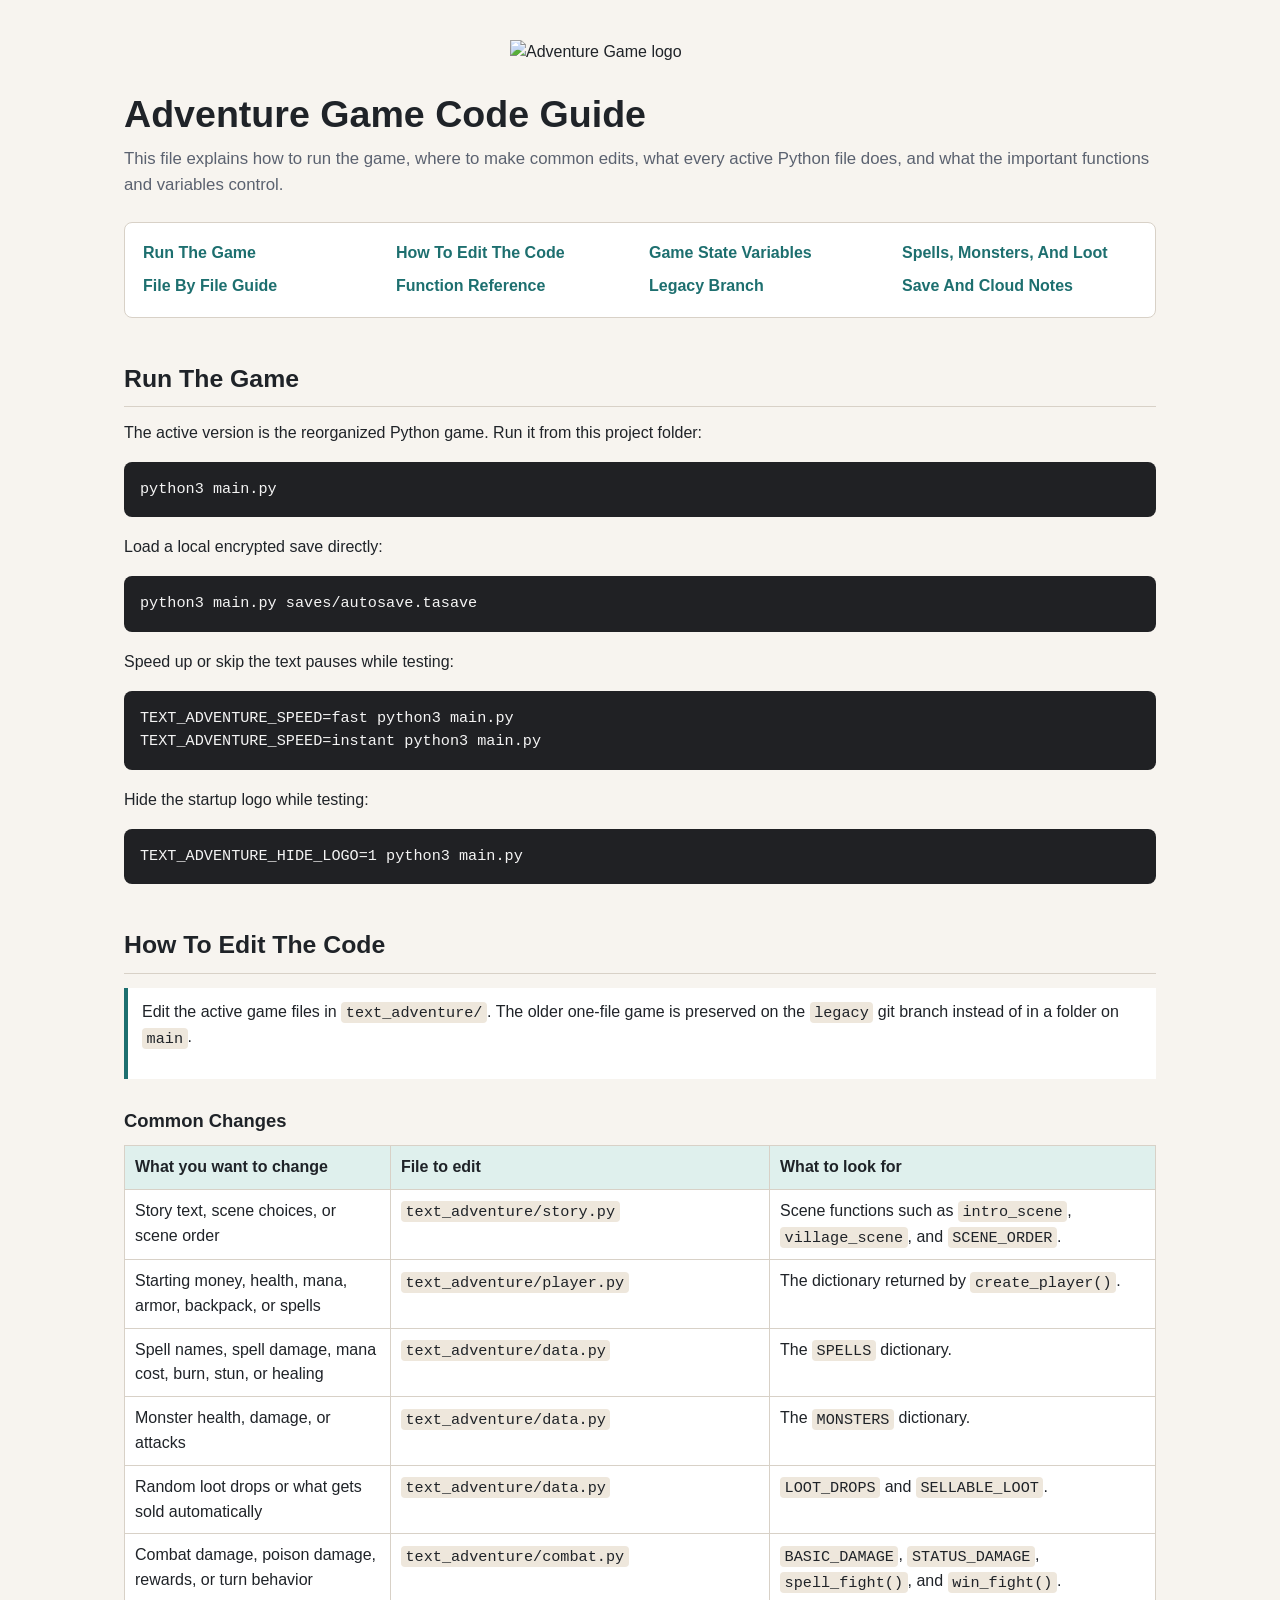
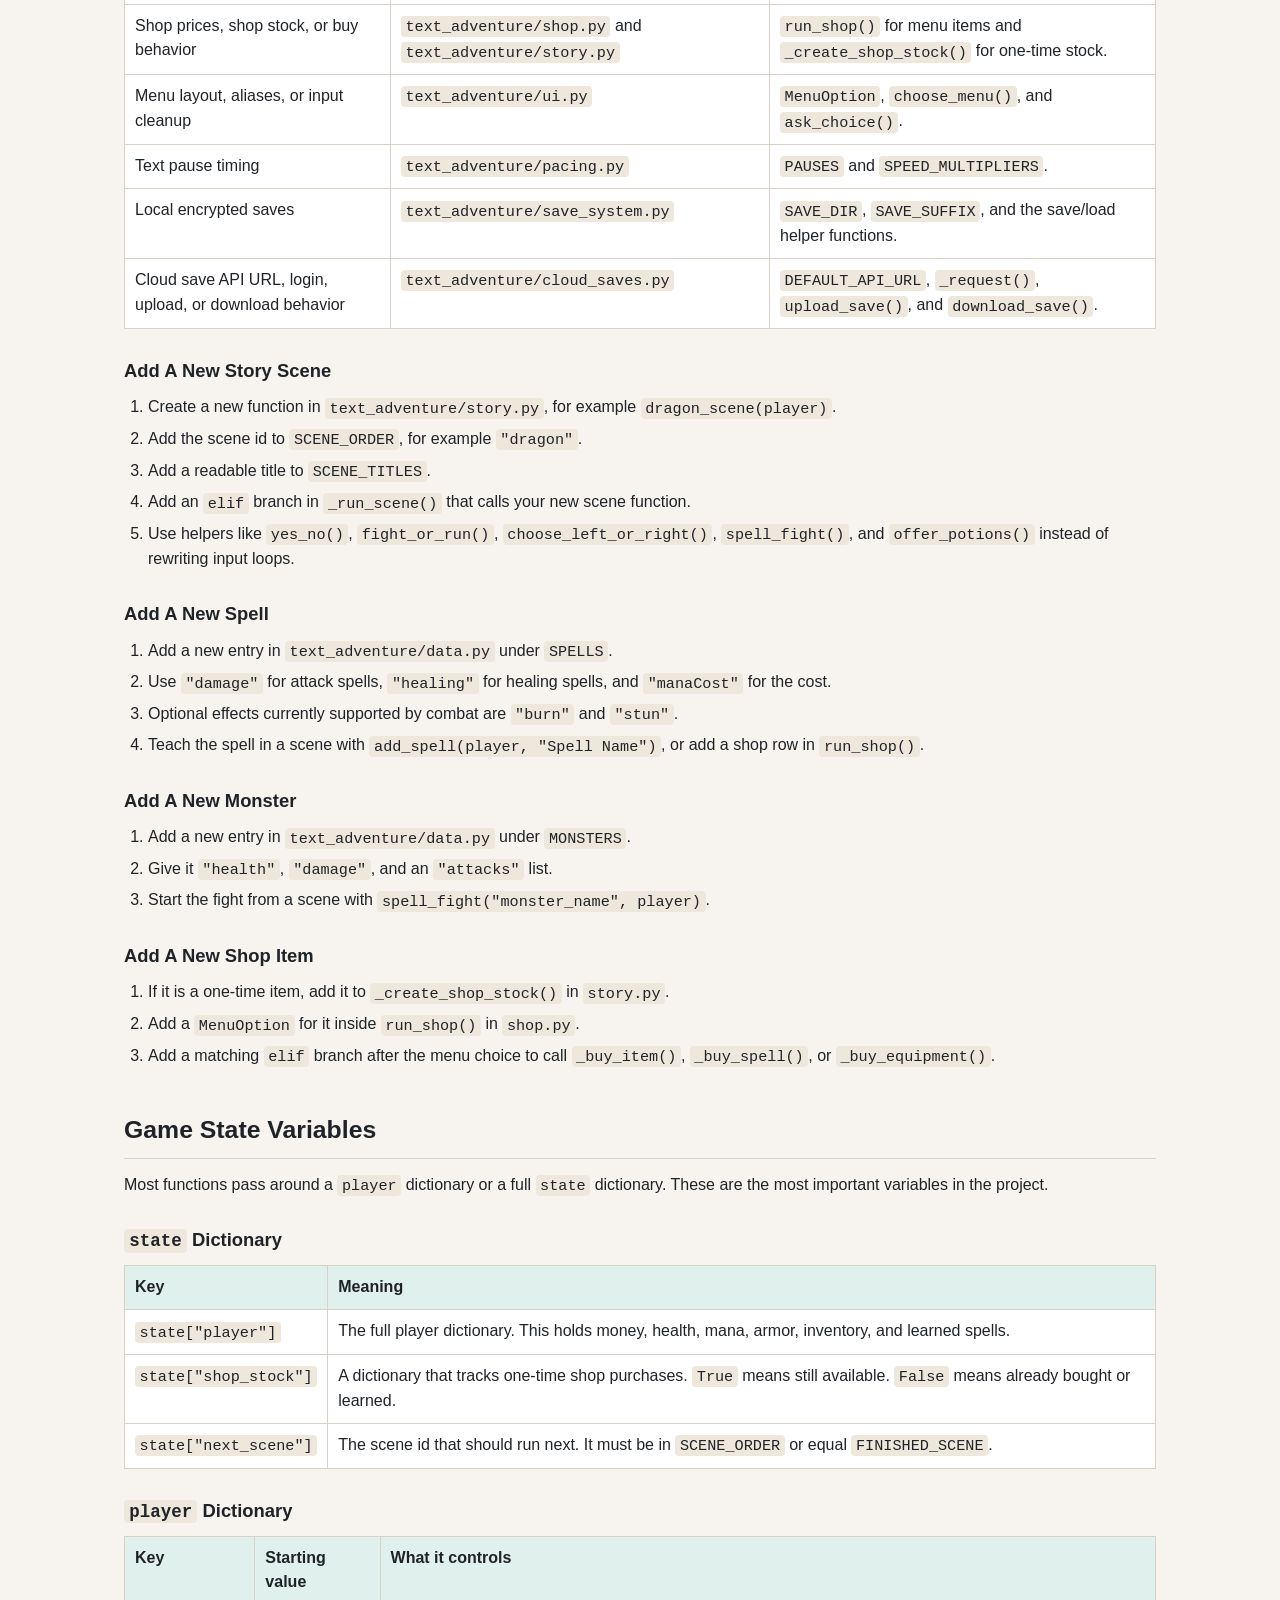
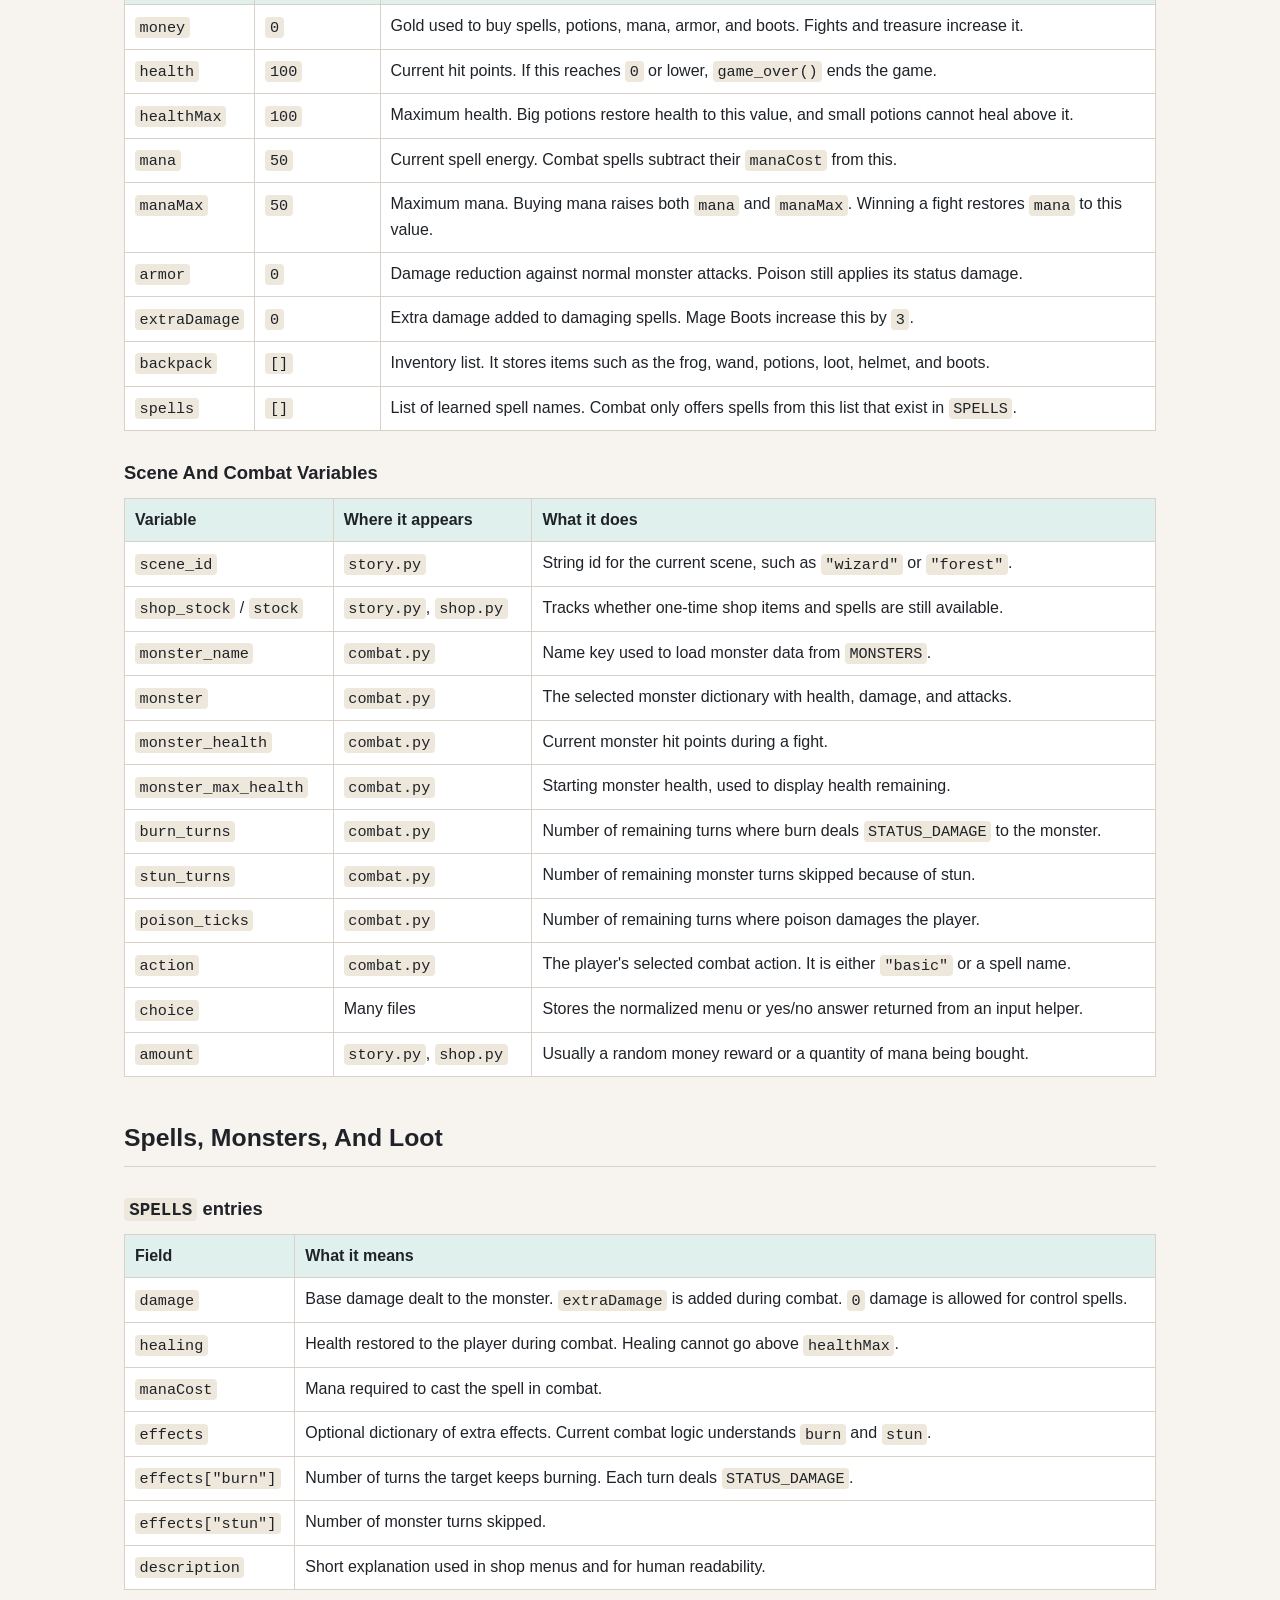
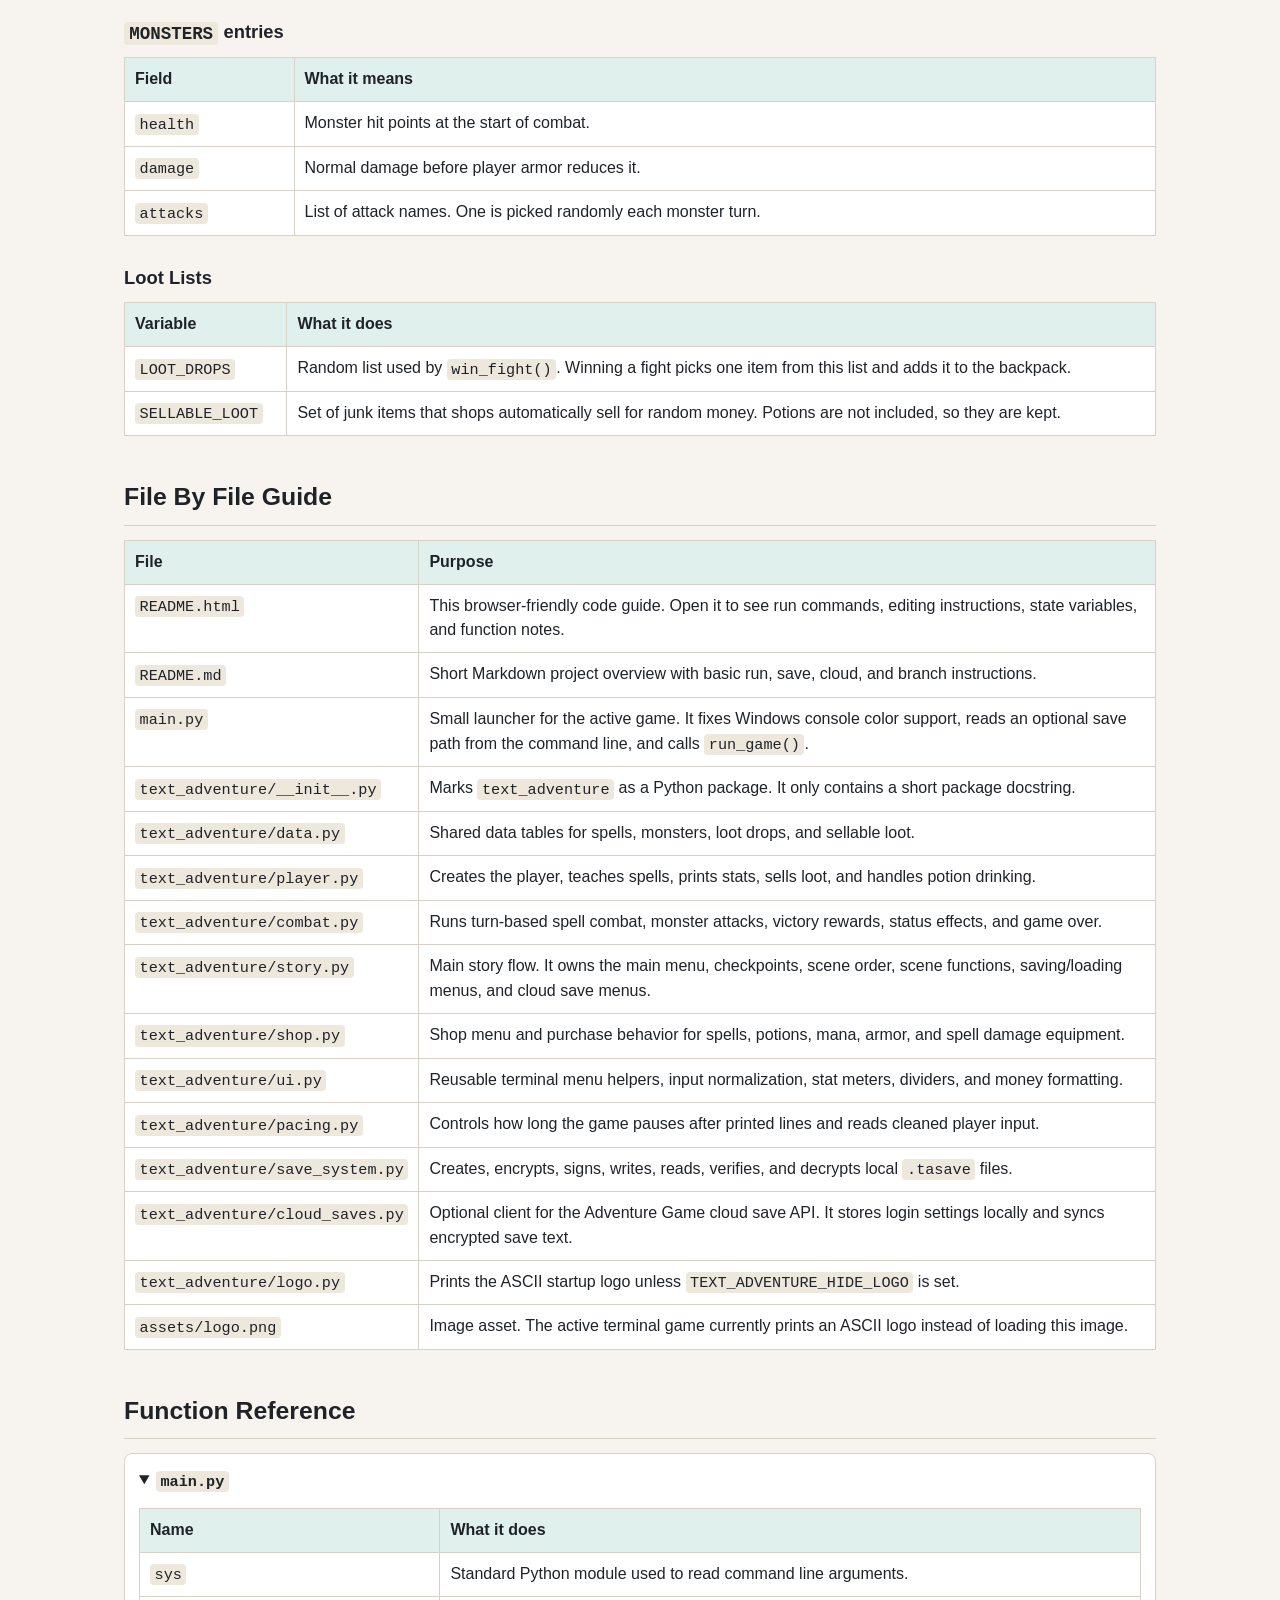
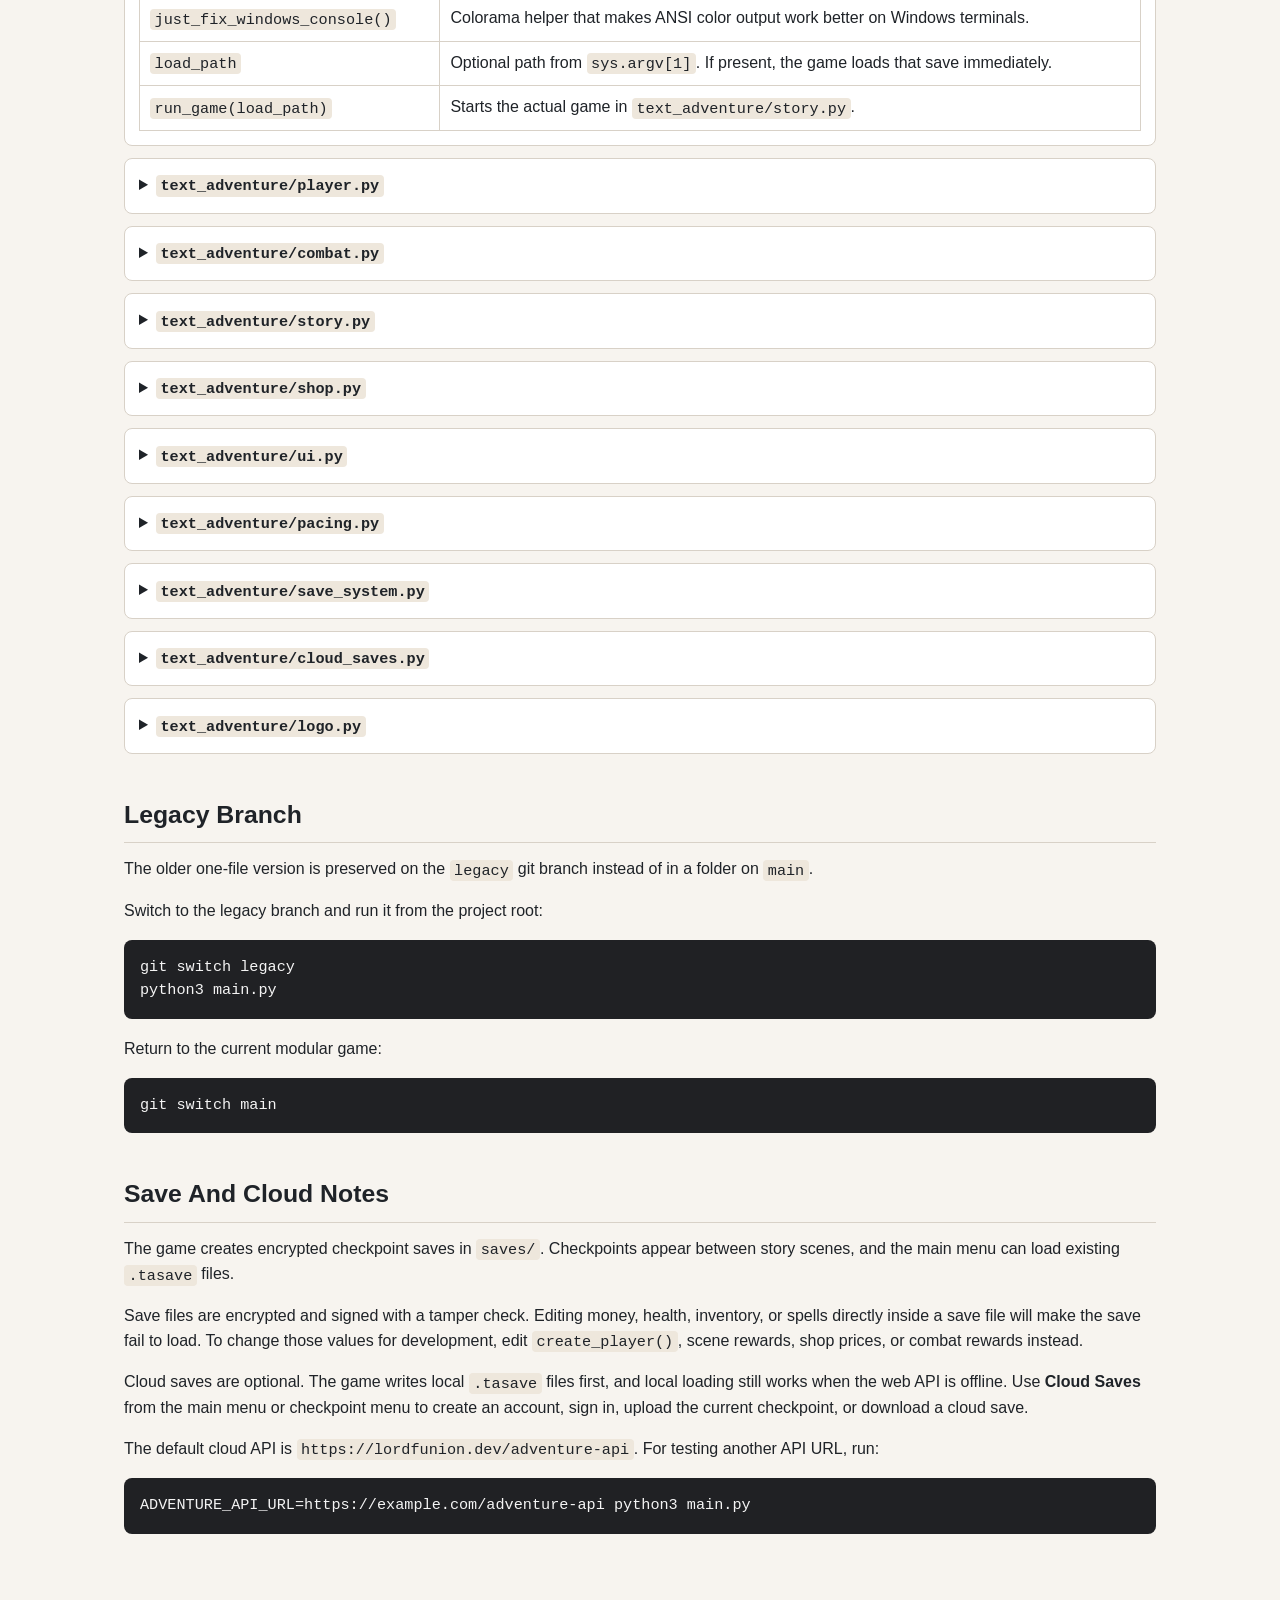
==== commit 774911bc: "Add ending development note and README logo" ====
--- a/README.html
+++ b/README.html
@@ -143,6 +143,13 @@
       margin-bottom: 14px;
     }
 
+    .project-logo {
+      display: block;
+      width: min(260px, 72vw);
+      height: auto;
+      margin: 0 auto 28px;
+    }
+
     .ascii-logo {
       width: max-content;
       max-width: 100%;
@@ -205,16 +212,7 @@
 </head>
 <body>
   <main>
-    <pre class="ascii-logo" aria-label="Adventure Game ASCII logo">    ___       __                 __
-   /   | ____/ /   _____  ____  / /___  __________
-  / /| |/ __  / | / / _ \/ __ \/ __/ / / / ___/ _ \
- / ___ / /_/ /| |/ /  __/ / / / /_/ /_/ / /  /  __/
-/_/  |_\__,_/ |___/\___/_/ /_/\__/\__,_/_/   \___/
-          ______
-         / ____/___ _____ ___  ___
-        / / __/ __ `/ __ `__ \/ _ \
-       / /_/ / /_/ / / / / / /  __/
-       \____/\__,_/_/ /_/ /_/\___/</pre>
+    <img class="project-logo" src="assets/logo.png" alt="Adventure Game logo">
 
     <h1>Adventure Game Code Guide</h1>
     <p class="subtitle">This file explains how to run the game, where to make common edits, what every active Python file does, and what the important functions and variables control.</p>
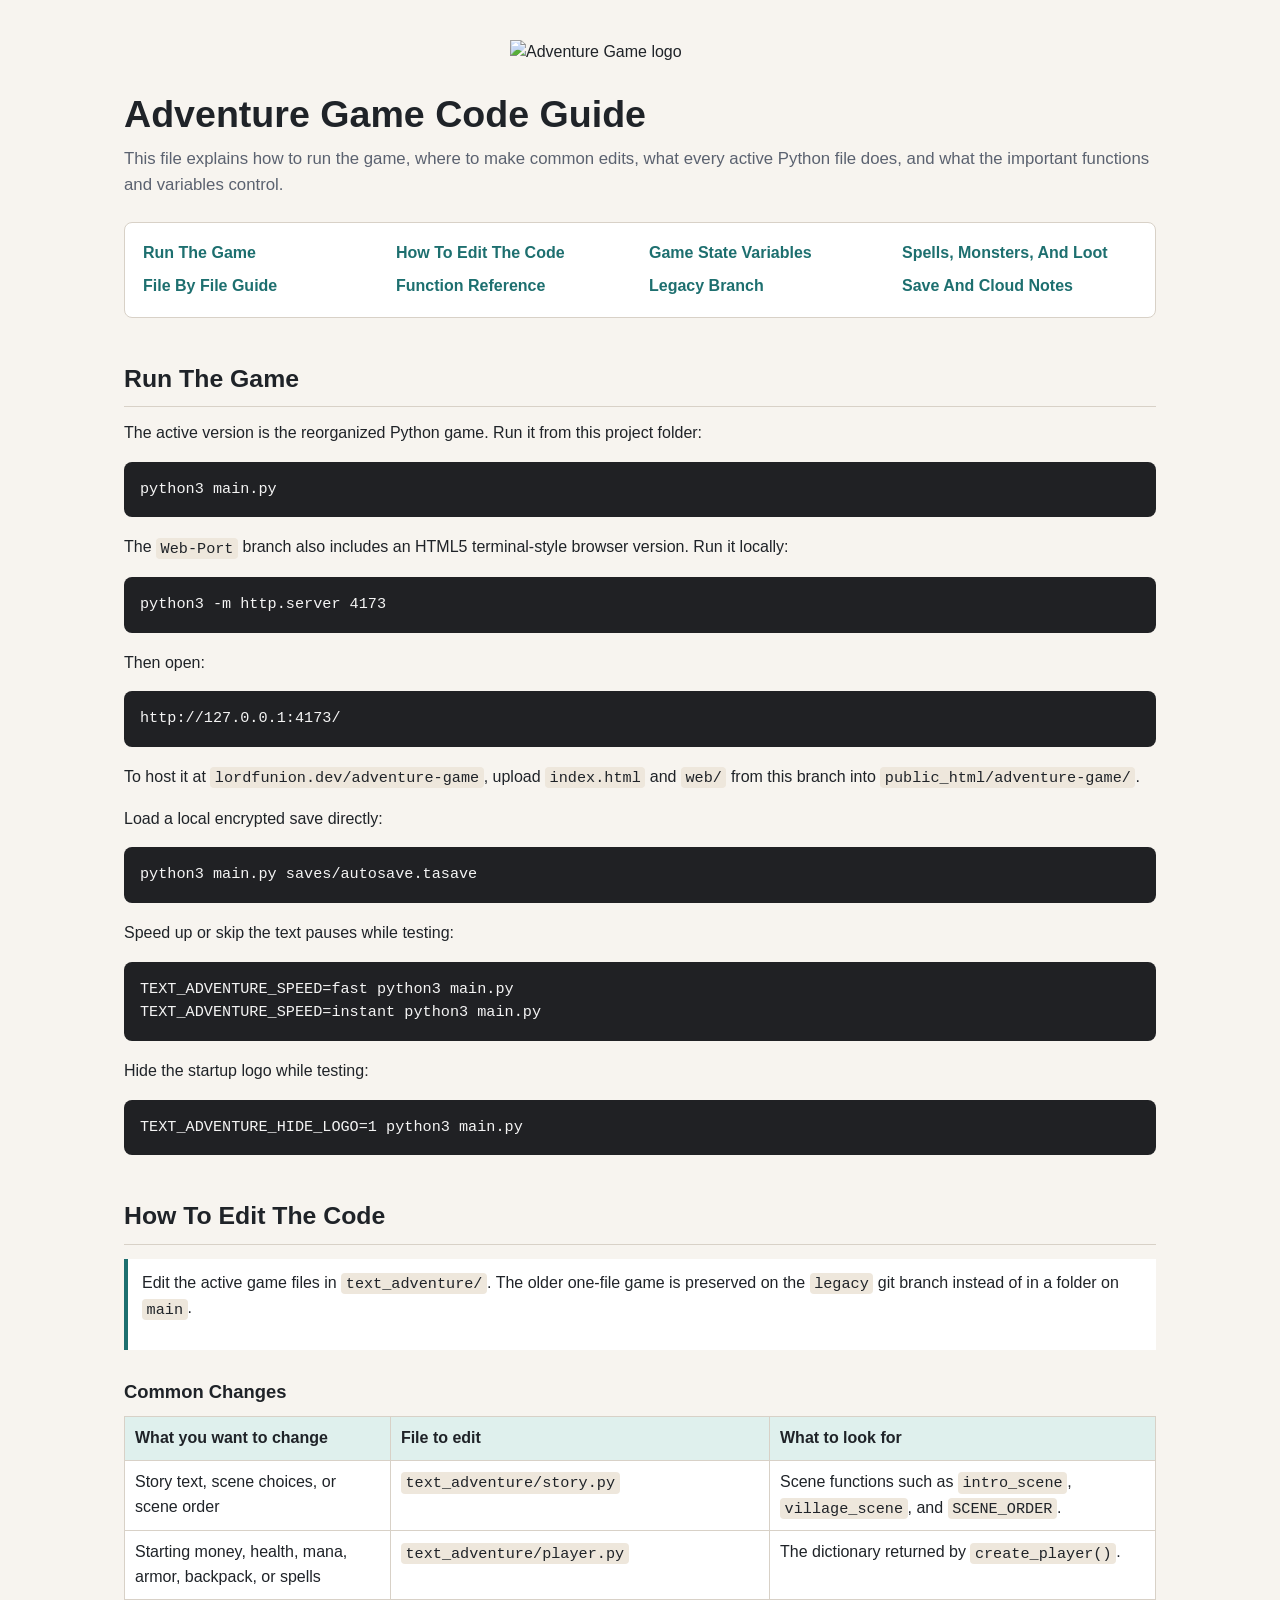
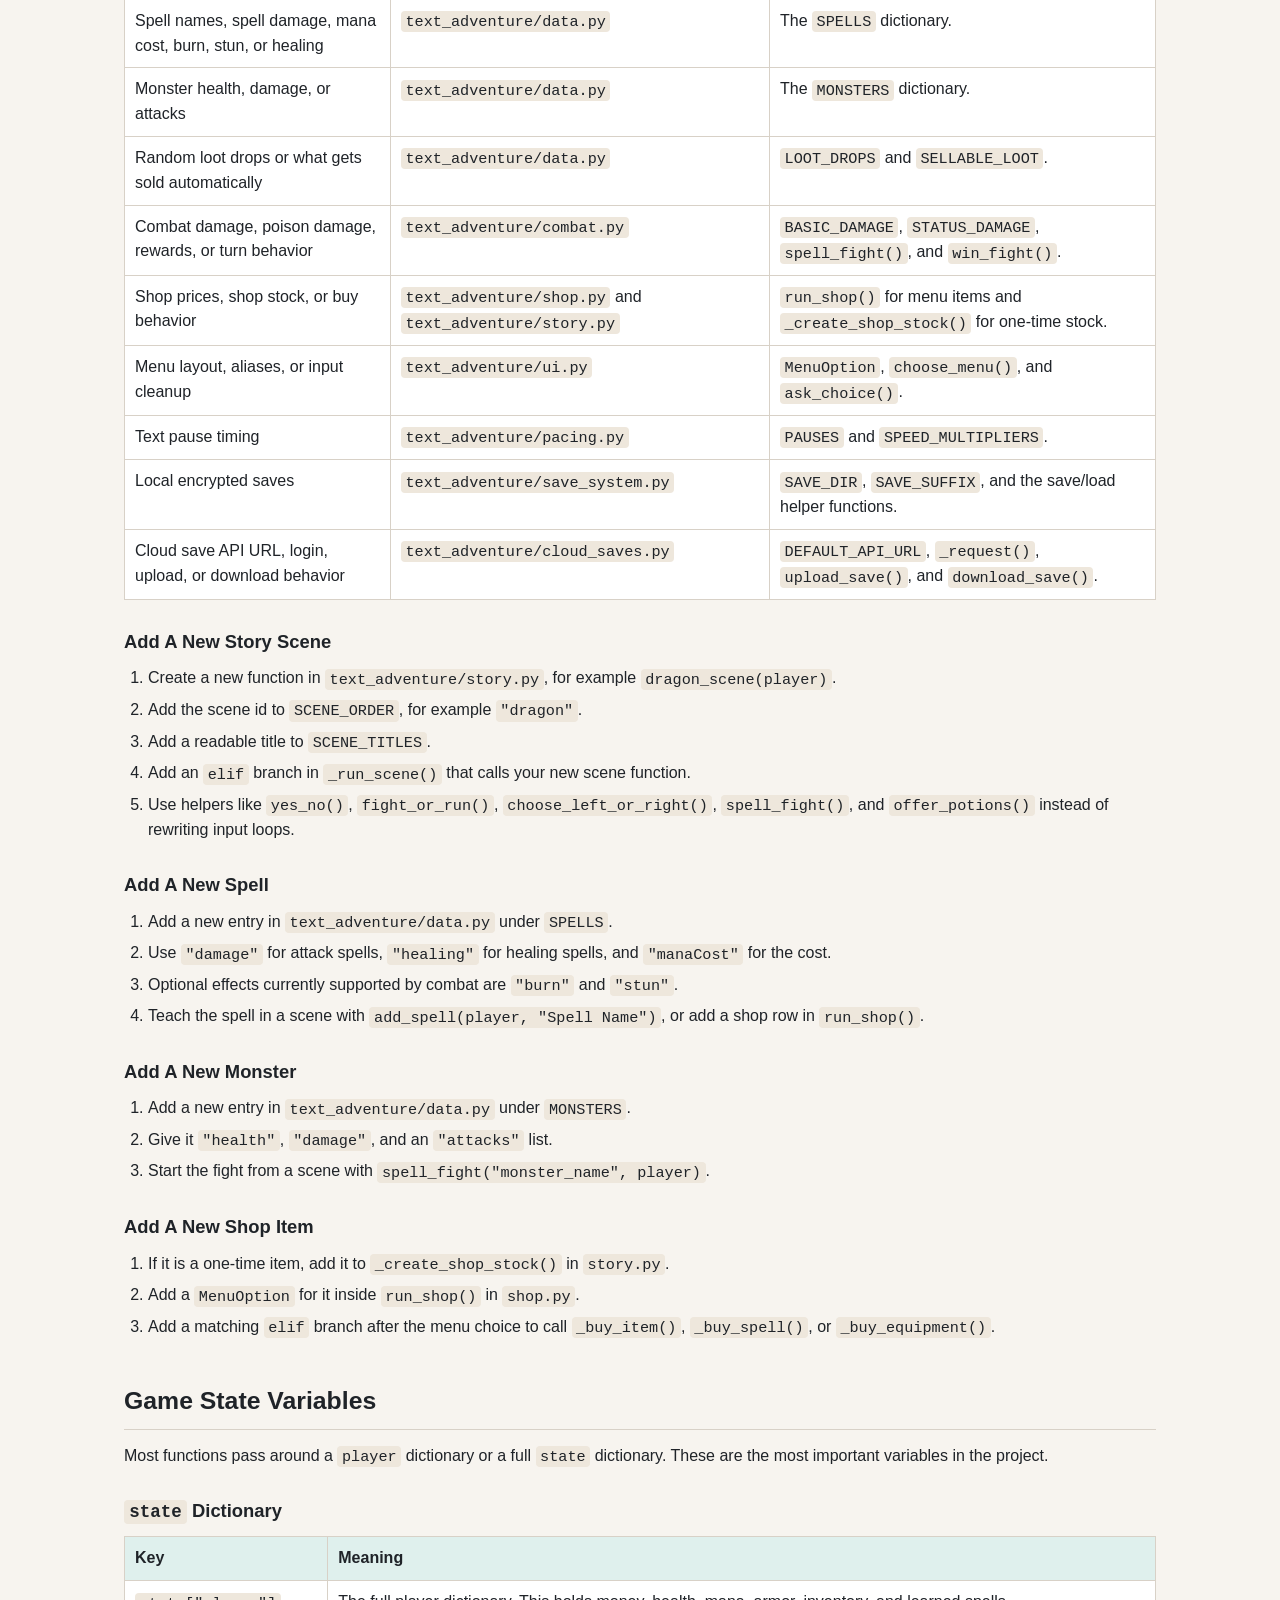
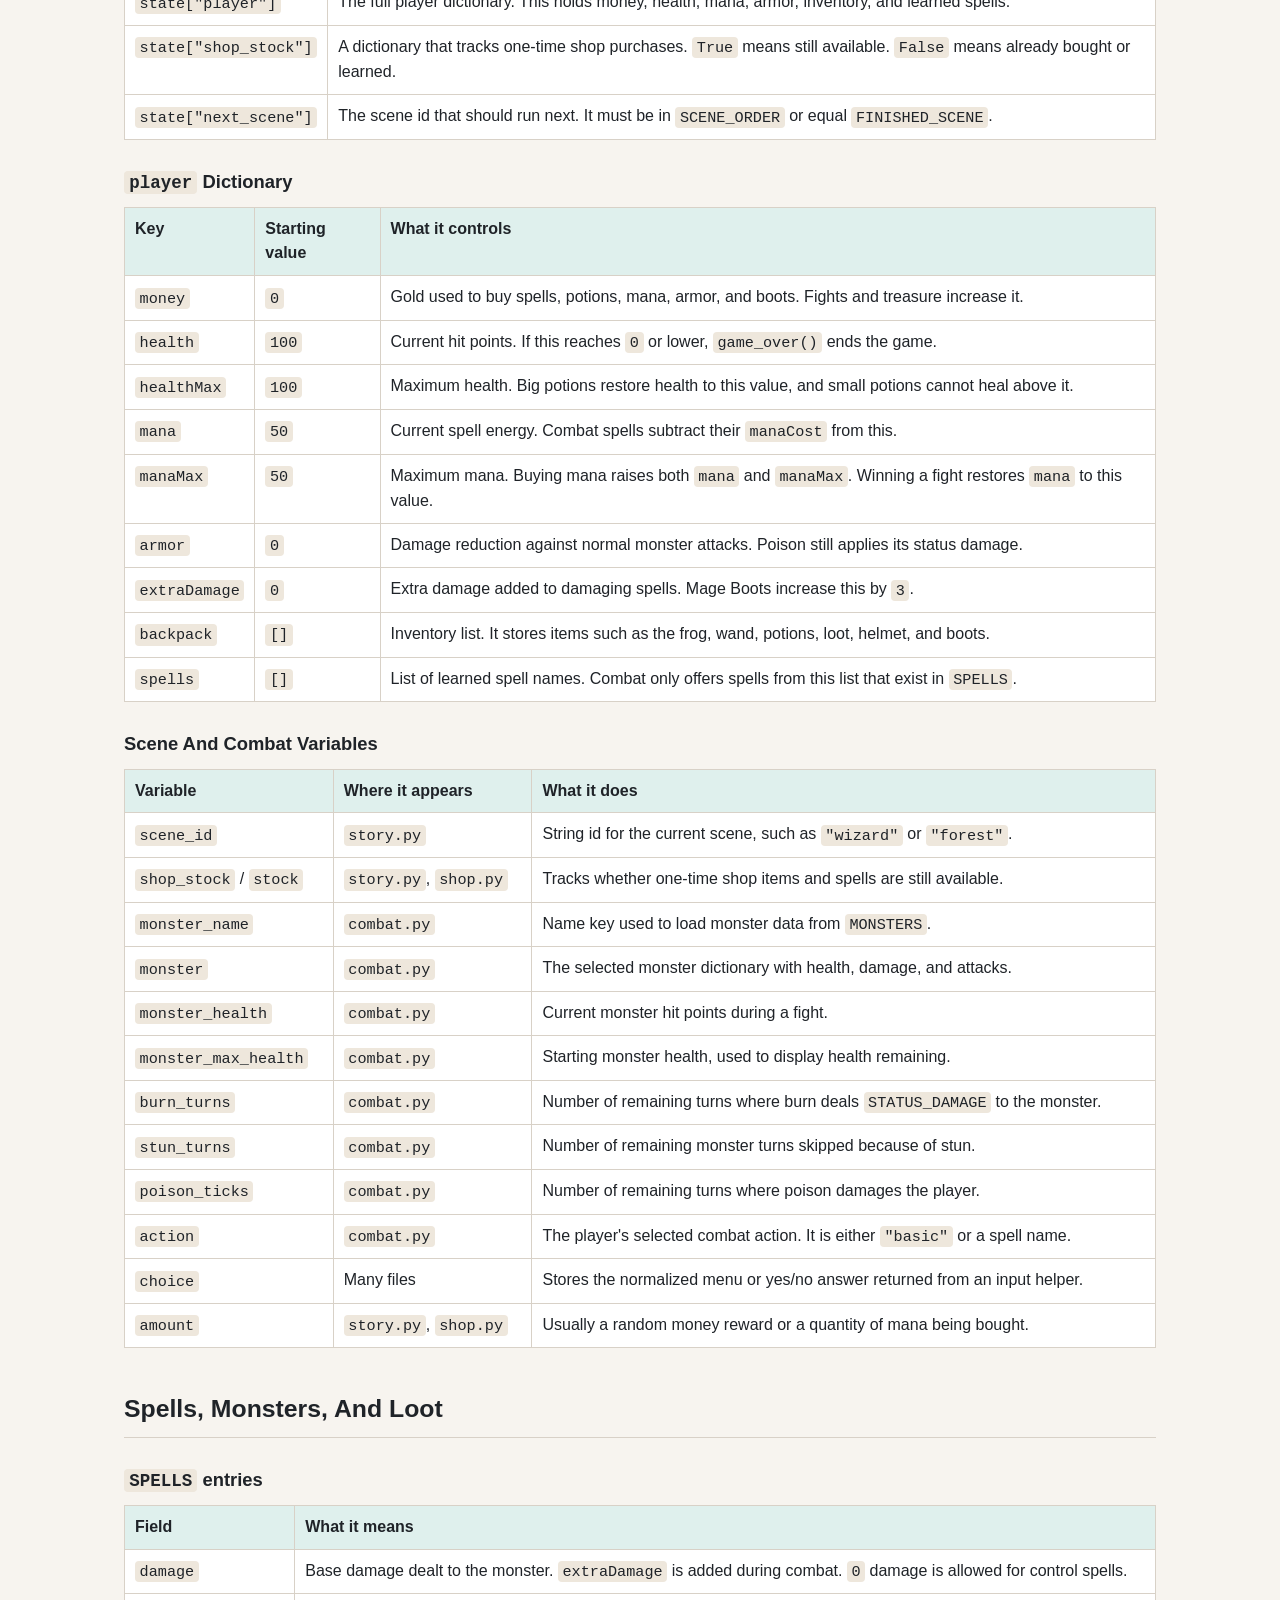
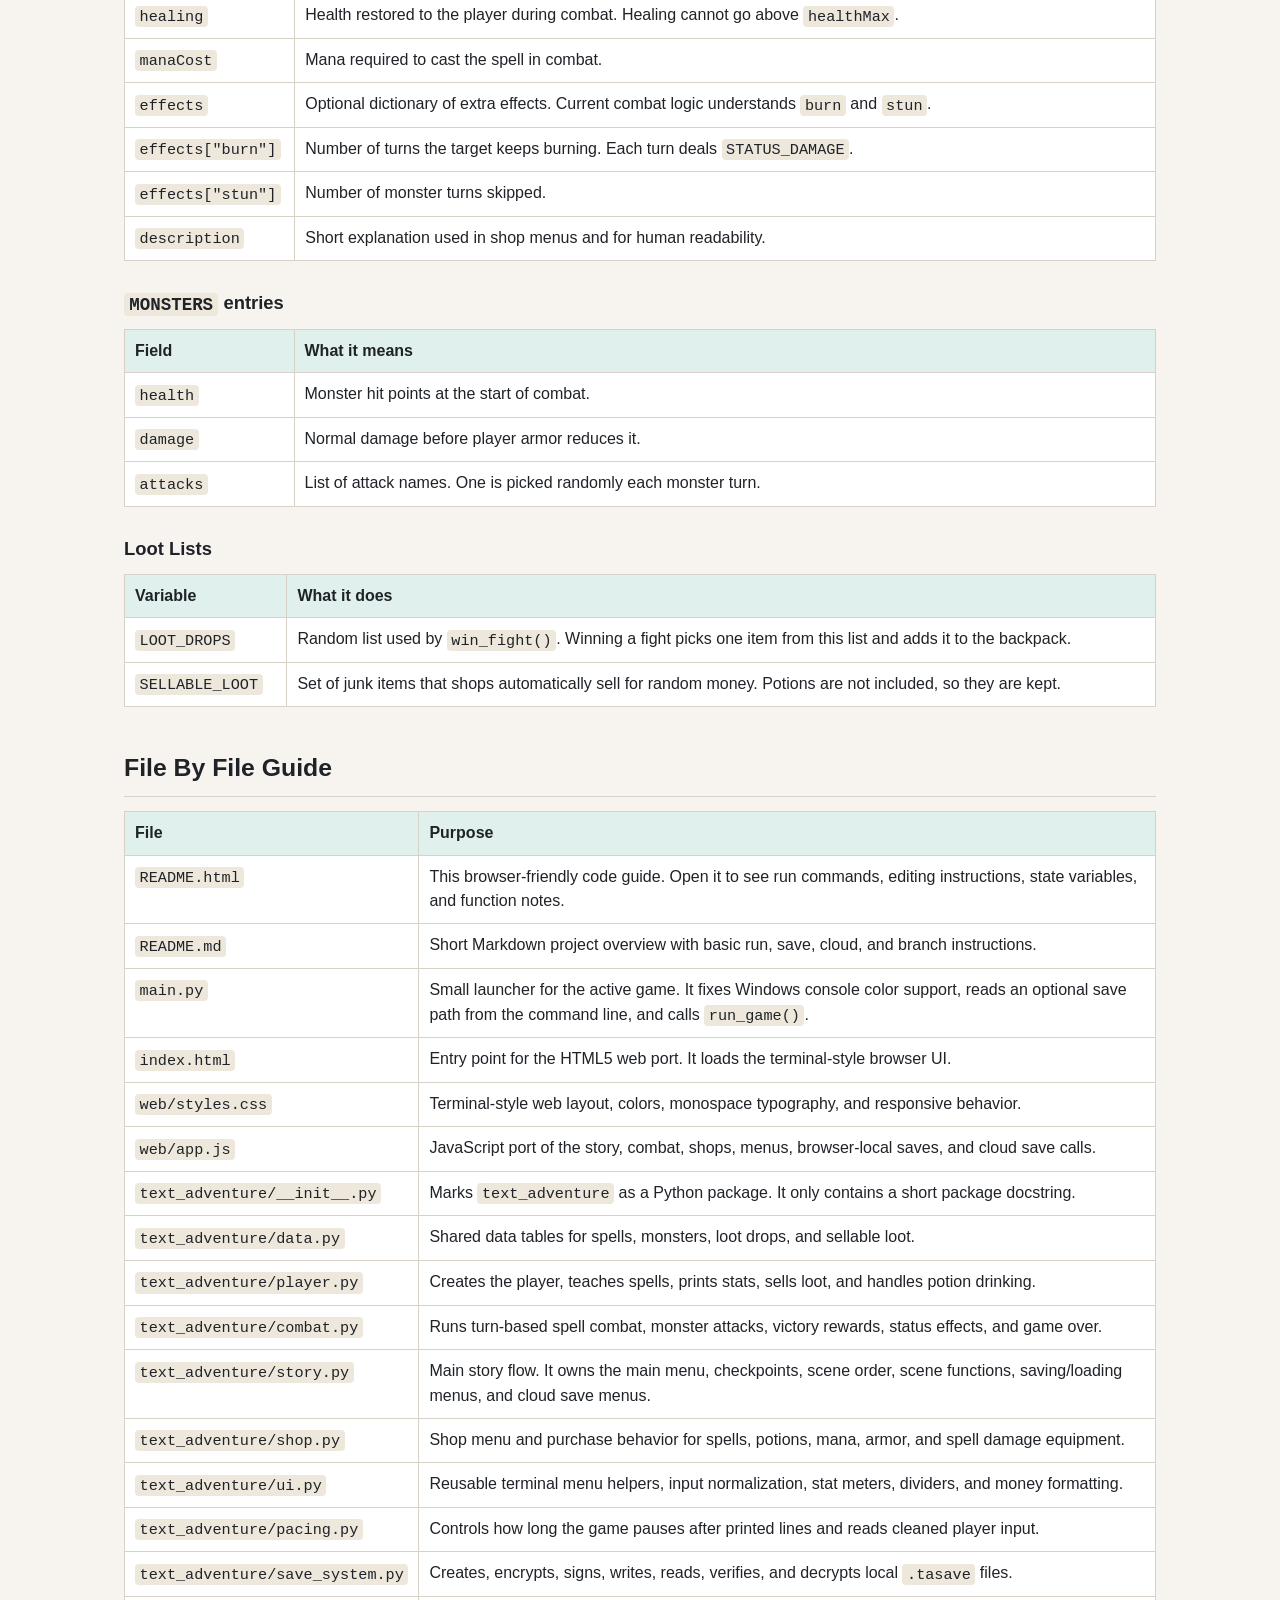
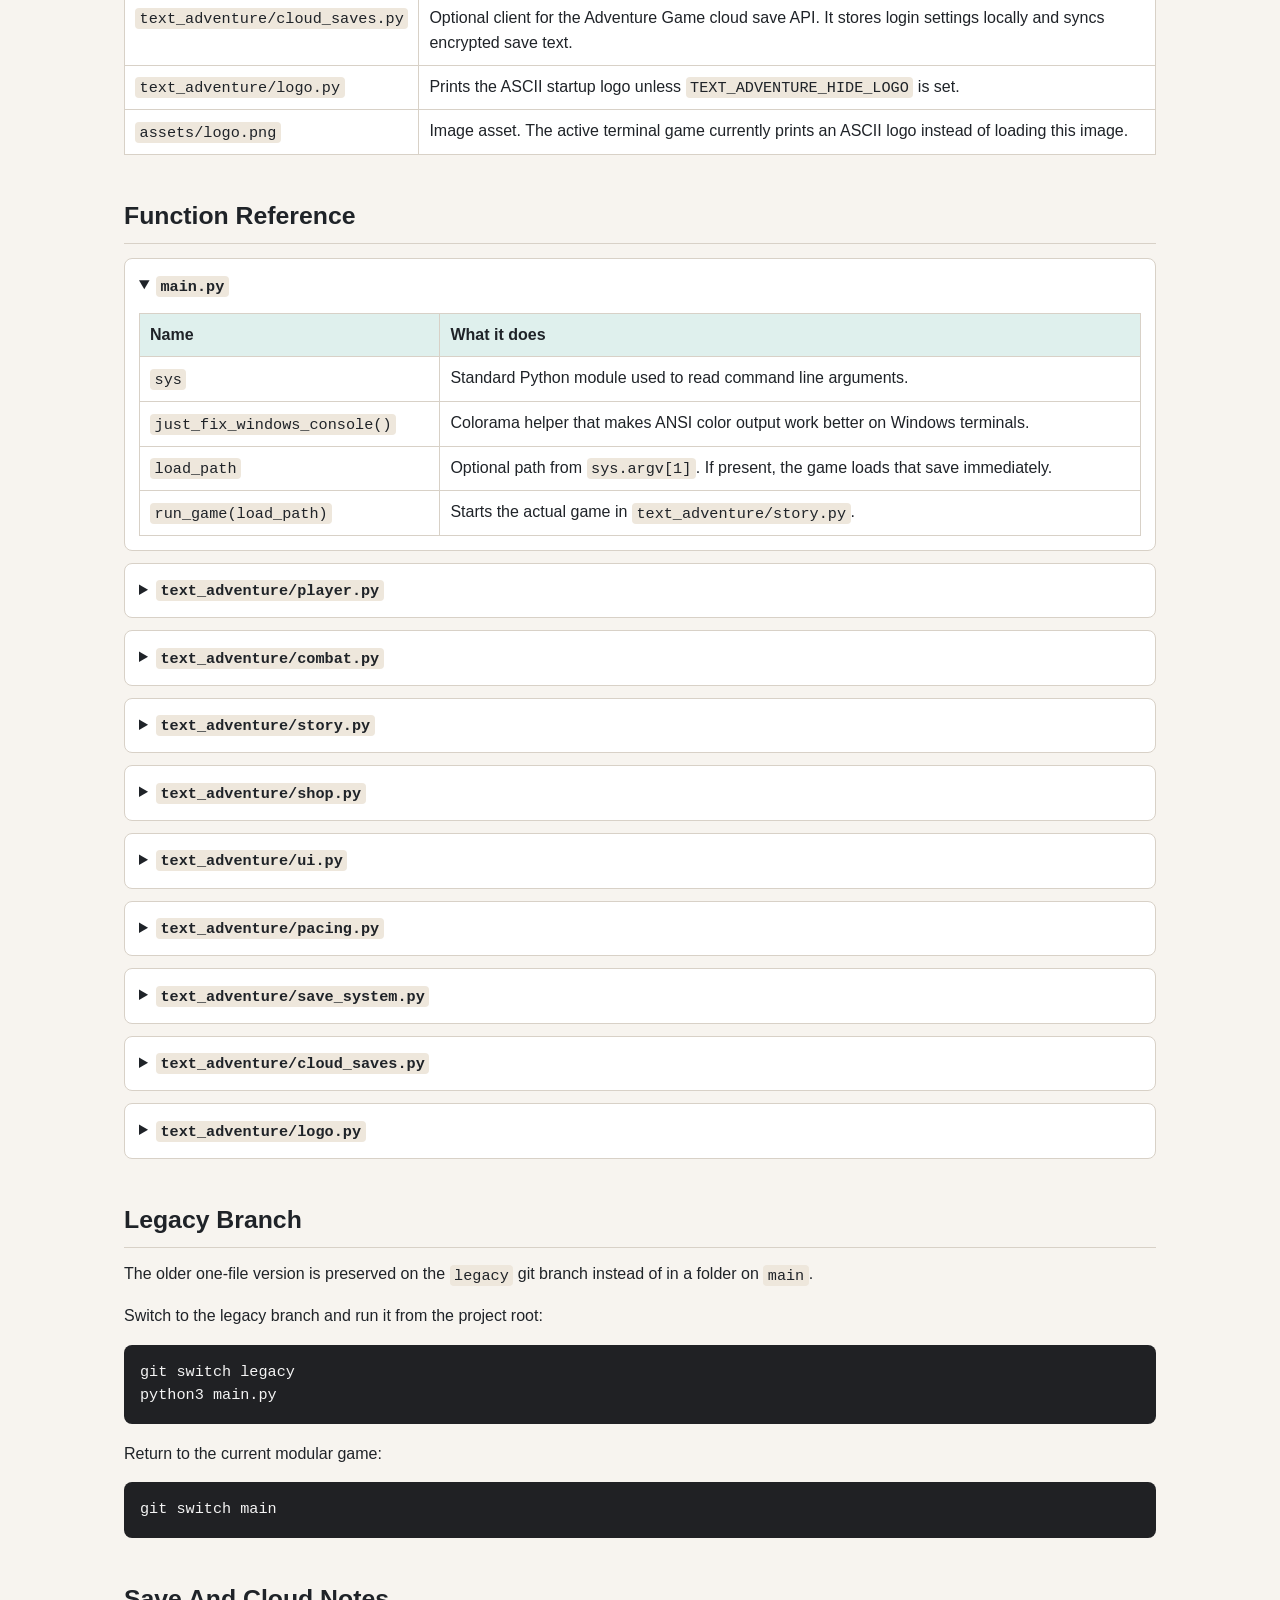
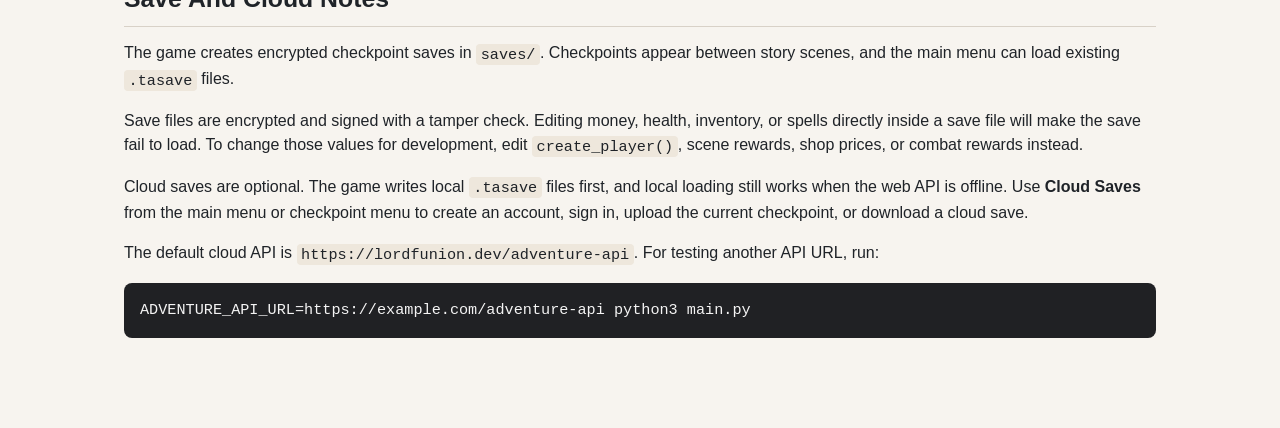
==== commit 1ff0baeb: "Add HTML5 terminal web port" ====
--- a/README.html
+++ b/README.html
@@ -233,6 +233,14 @@
       <p>The active version is the reorganized Python game. Run it from this project folder:</p>
       <pre><code>python3 main.py</code></pre>
 
+      <p>The <code>Web-Port</code> branch also includes an HTML5 terminal-style browser version. Run it locally:</p>
+      <pre><code>python3 -m http.server 4173</code></pre>
+
+      <p>Then open:</p>
+      <pre><code>http://127.0.0.1:4173/</code></pre>
+
+      <p>To host it at <code>lordfunion.dev/adventure-game</code>, upload <code>index.html</code> and <code>web/</code> from this branch into <code>public_html/adventure-game/</code>.</p>
+
       <p>Load a local encrypted save directly:</p>
       <pre><code>python3 main.py saves/autosave.tasave</code></pre>
 
@@ -619,6 +627,18 @@
           <tr>
             <td><code>main.py</code></td>
             <td>Small launcher for the active game. It fixes Windows console color support, reads an optional save path from the command line, and calls <code>run_game()</code>.</td>
+          </tr>
+          <tr>
+            <td><code>index.html</code></td>
+            <td>Entry point for the HTML5 web port. It loads the terminal-style browser UI.</td>
+          </tr>
+          <tr>
+            <td><code>web/styles.css</code></td>
+            <td>Terminal-style web layout, colors, monospace typography, and responsive behavior.</td>
+          </tr>
+          <tr>
+            <td><code>web/app.js</code></td>
+            <td>JavaScript port of the story, combat, shops, menus, browser-local saves, and cloud save calls.</td>
           </tr>
           <tr>
             <td><code>text_adventure/__init__.py</code></td>
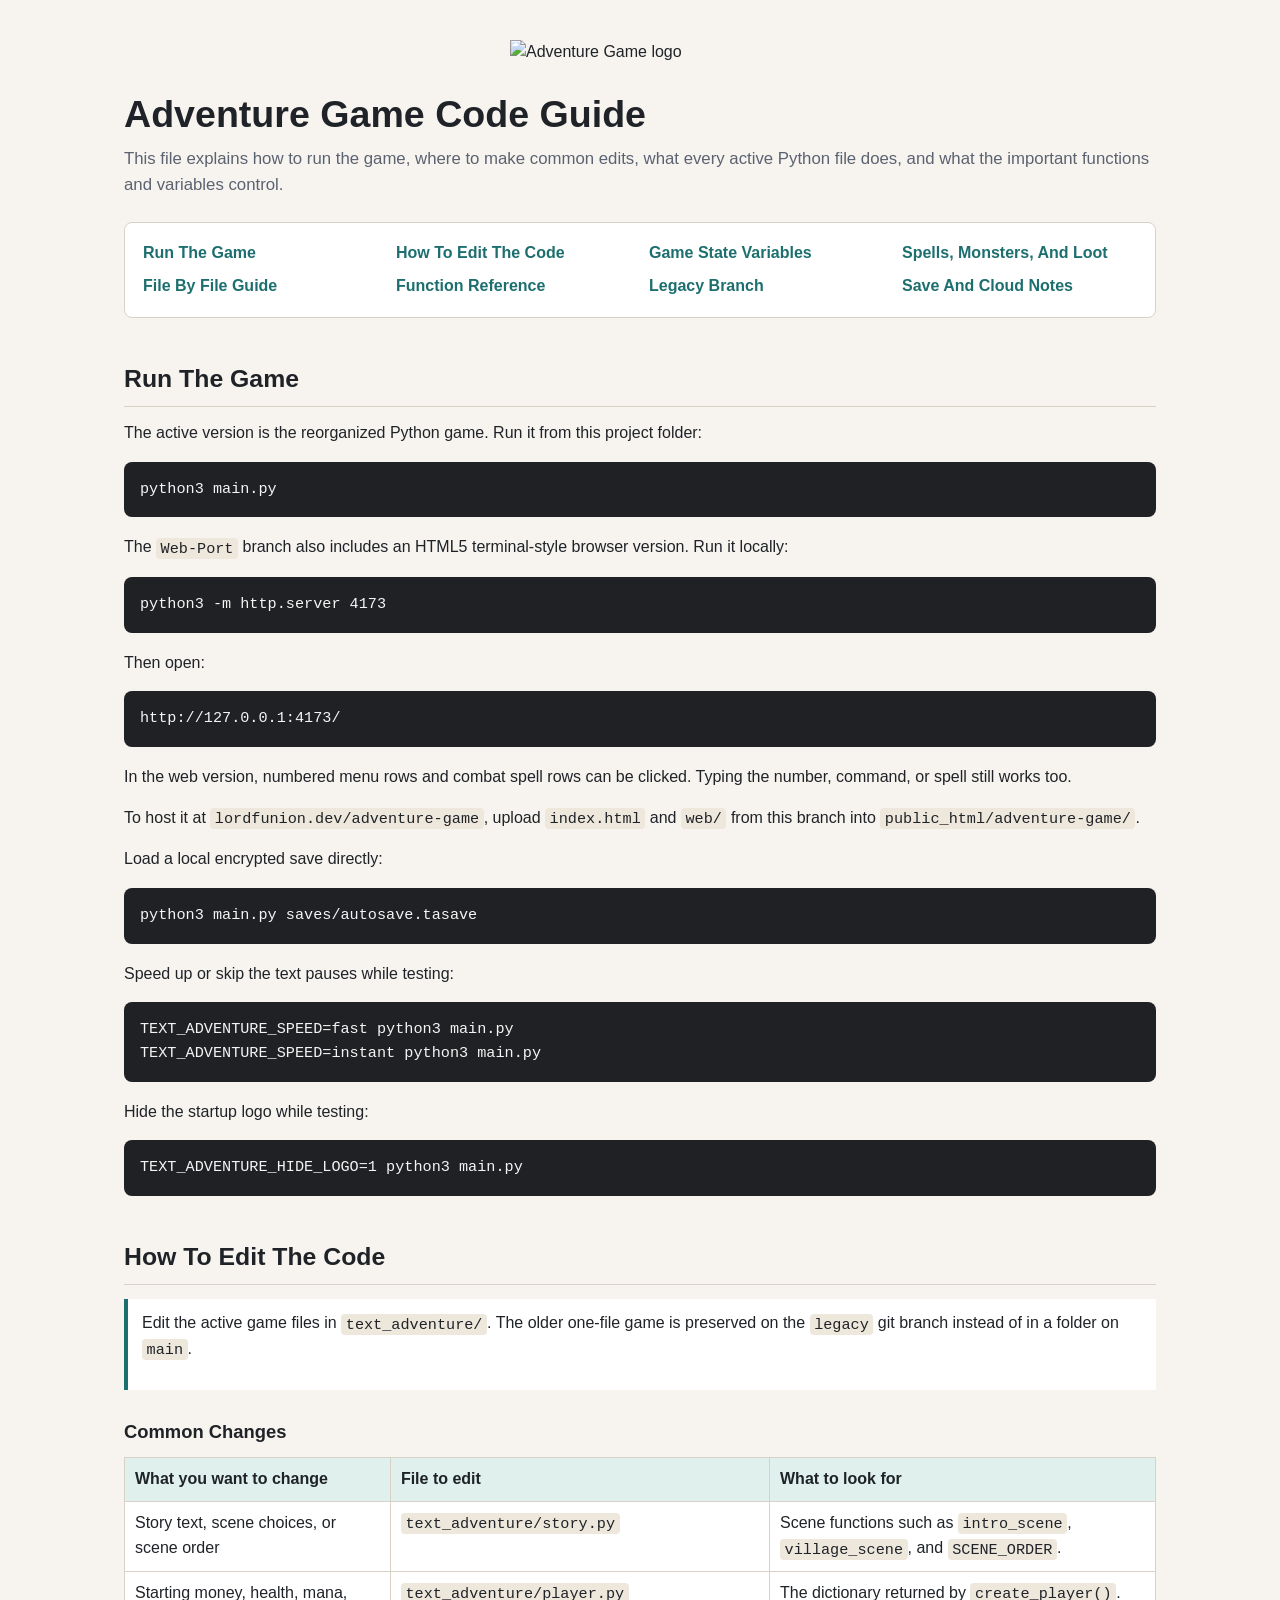
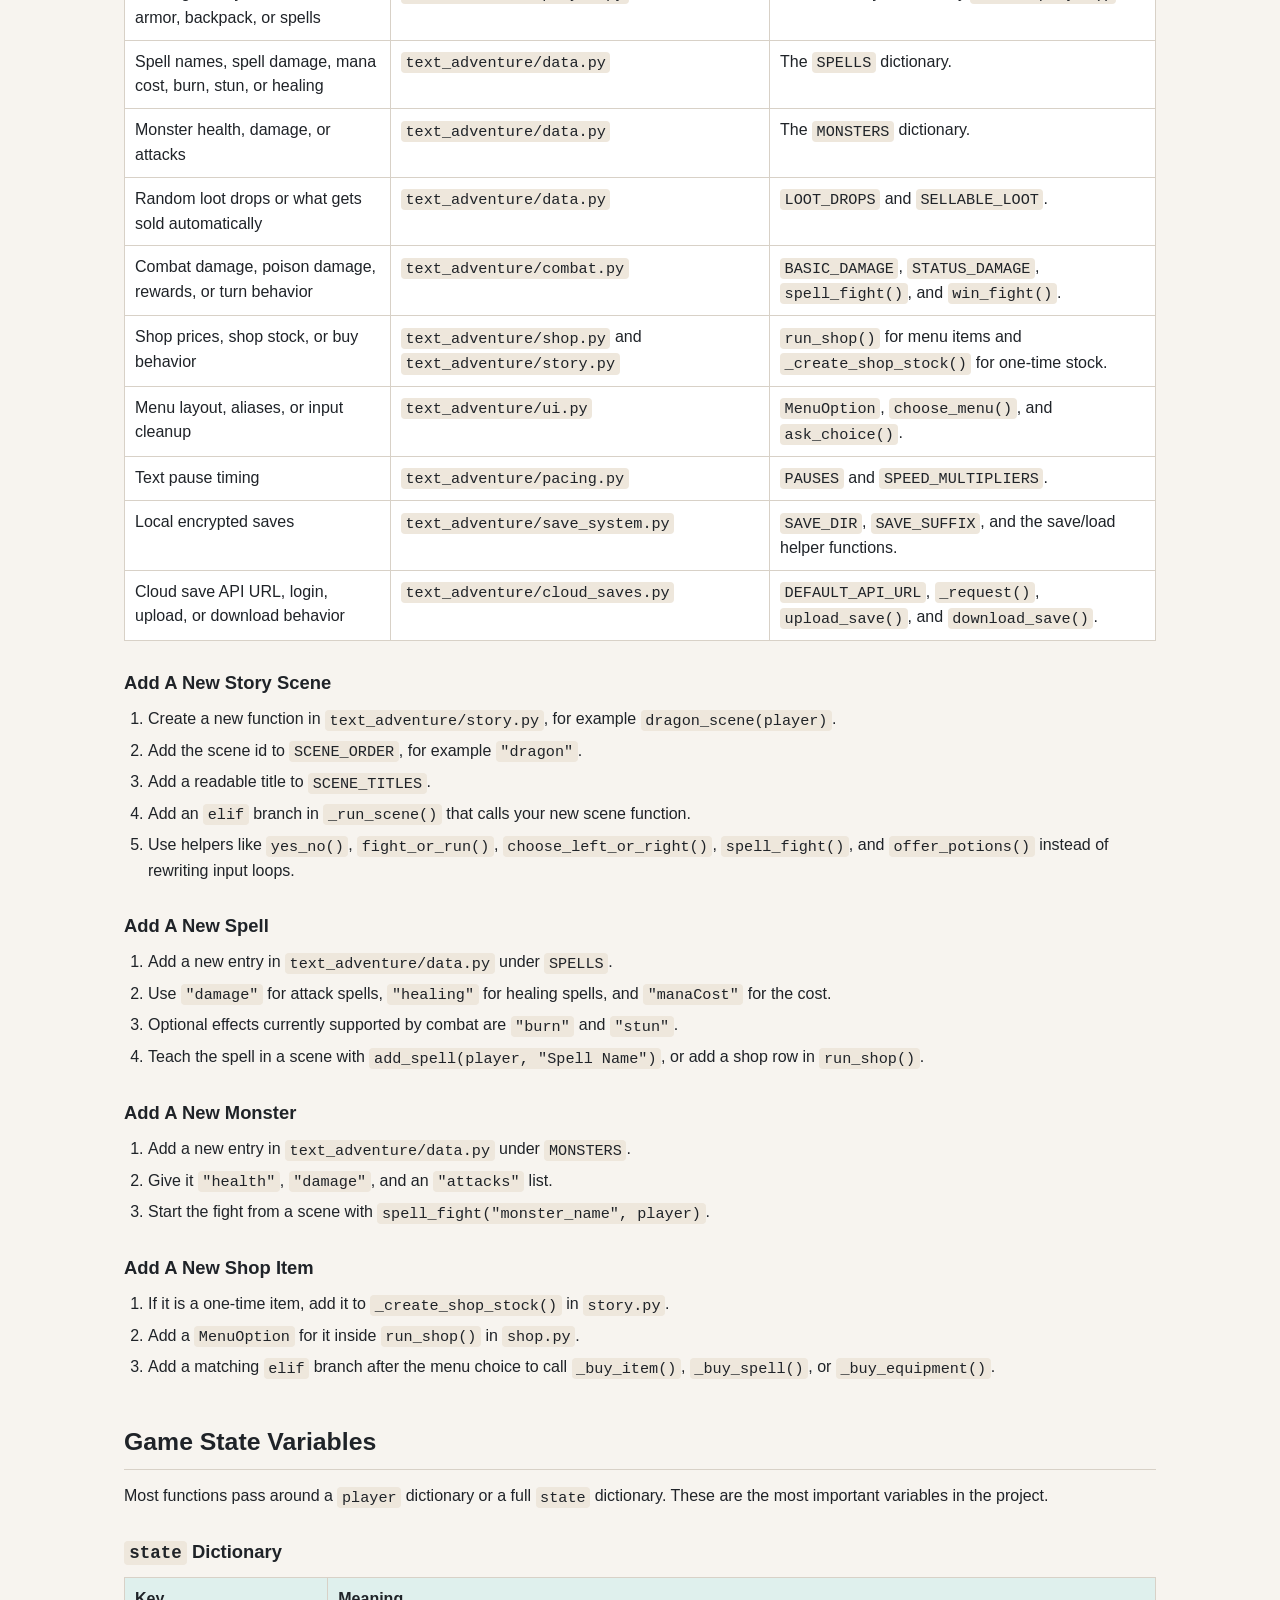
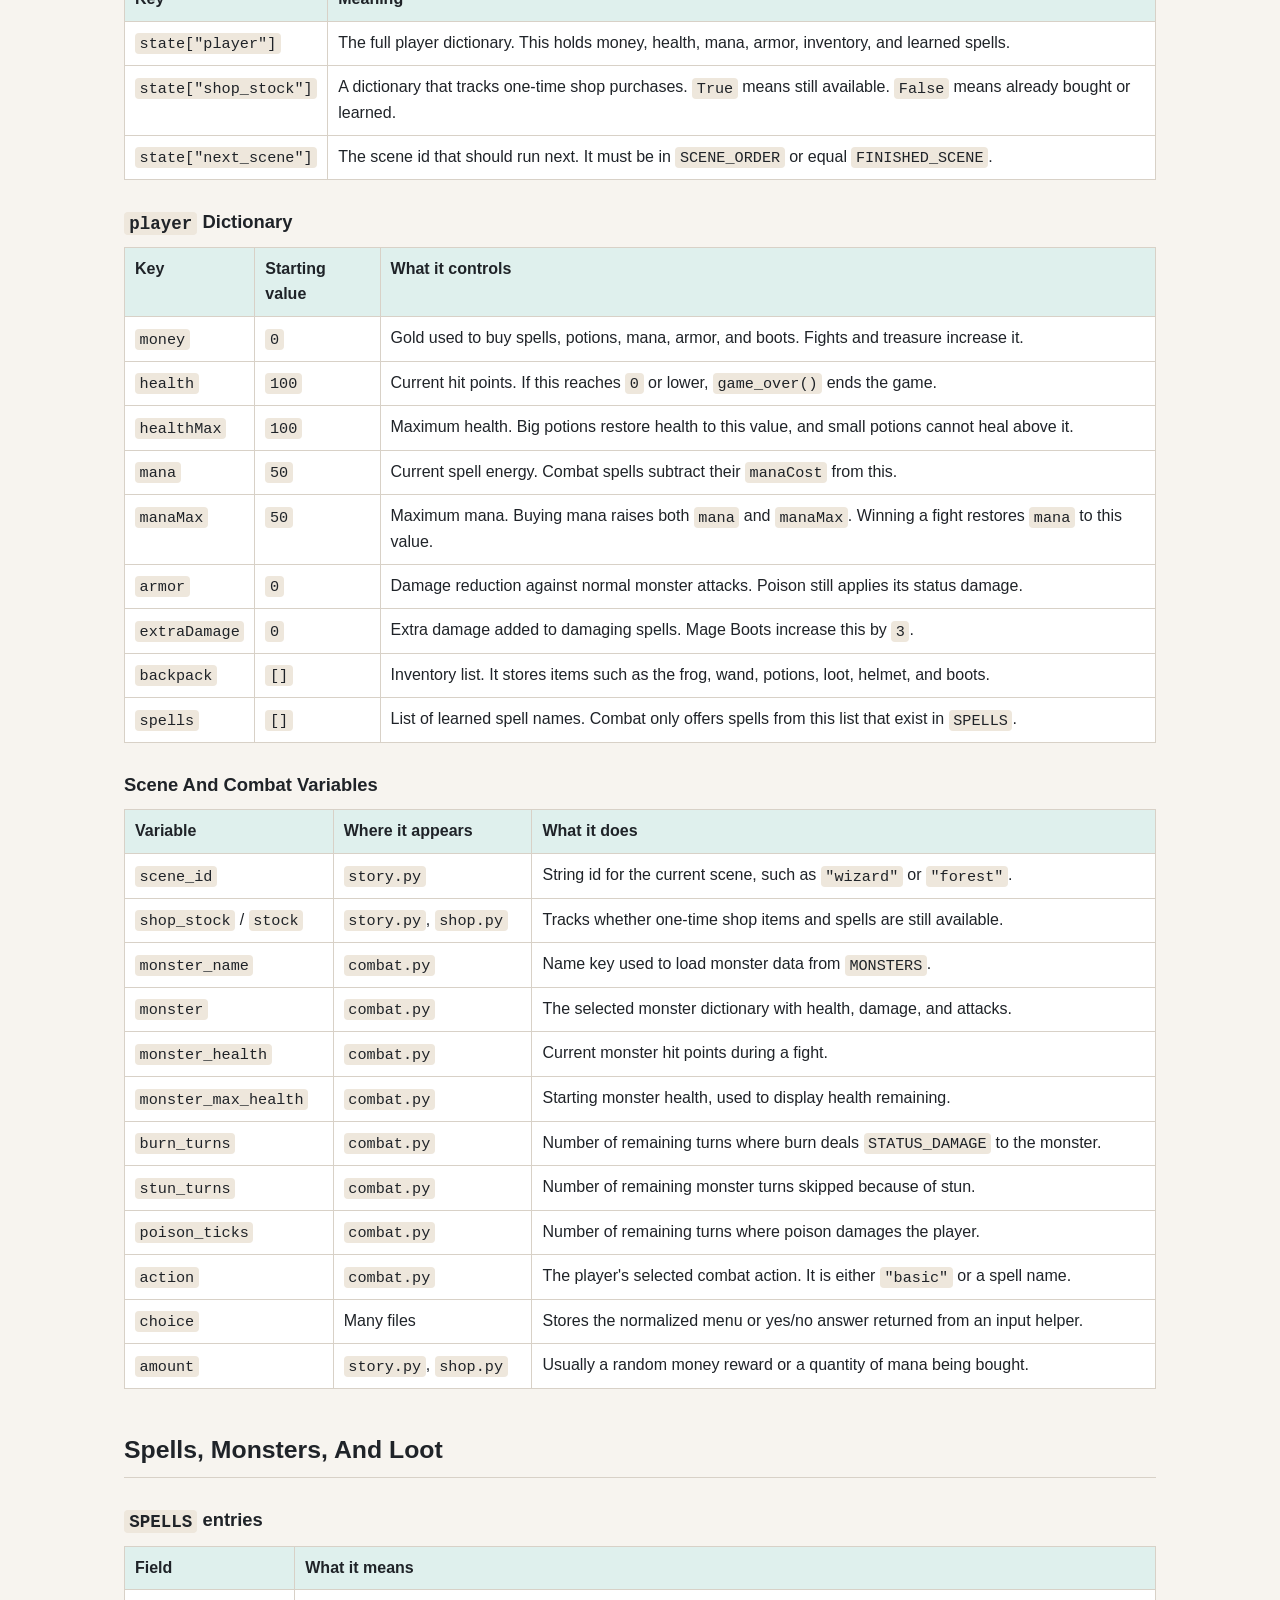
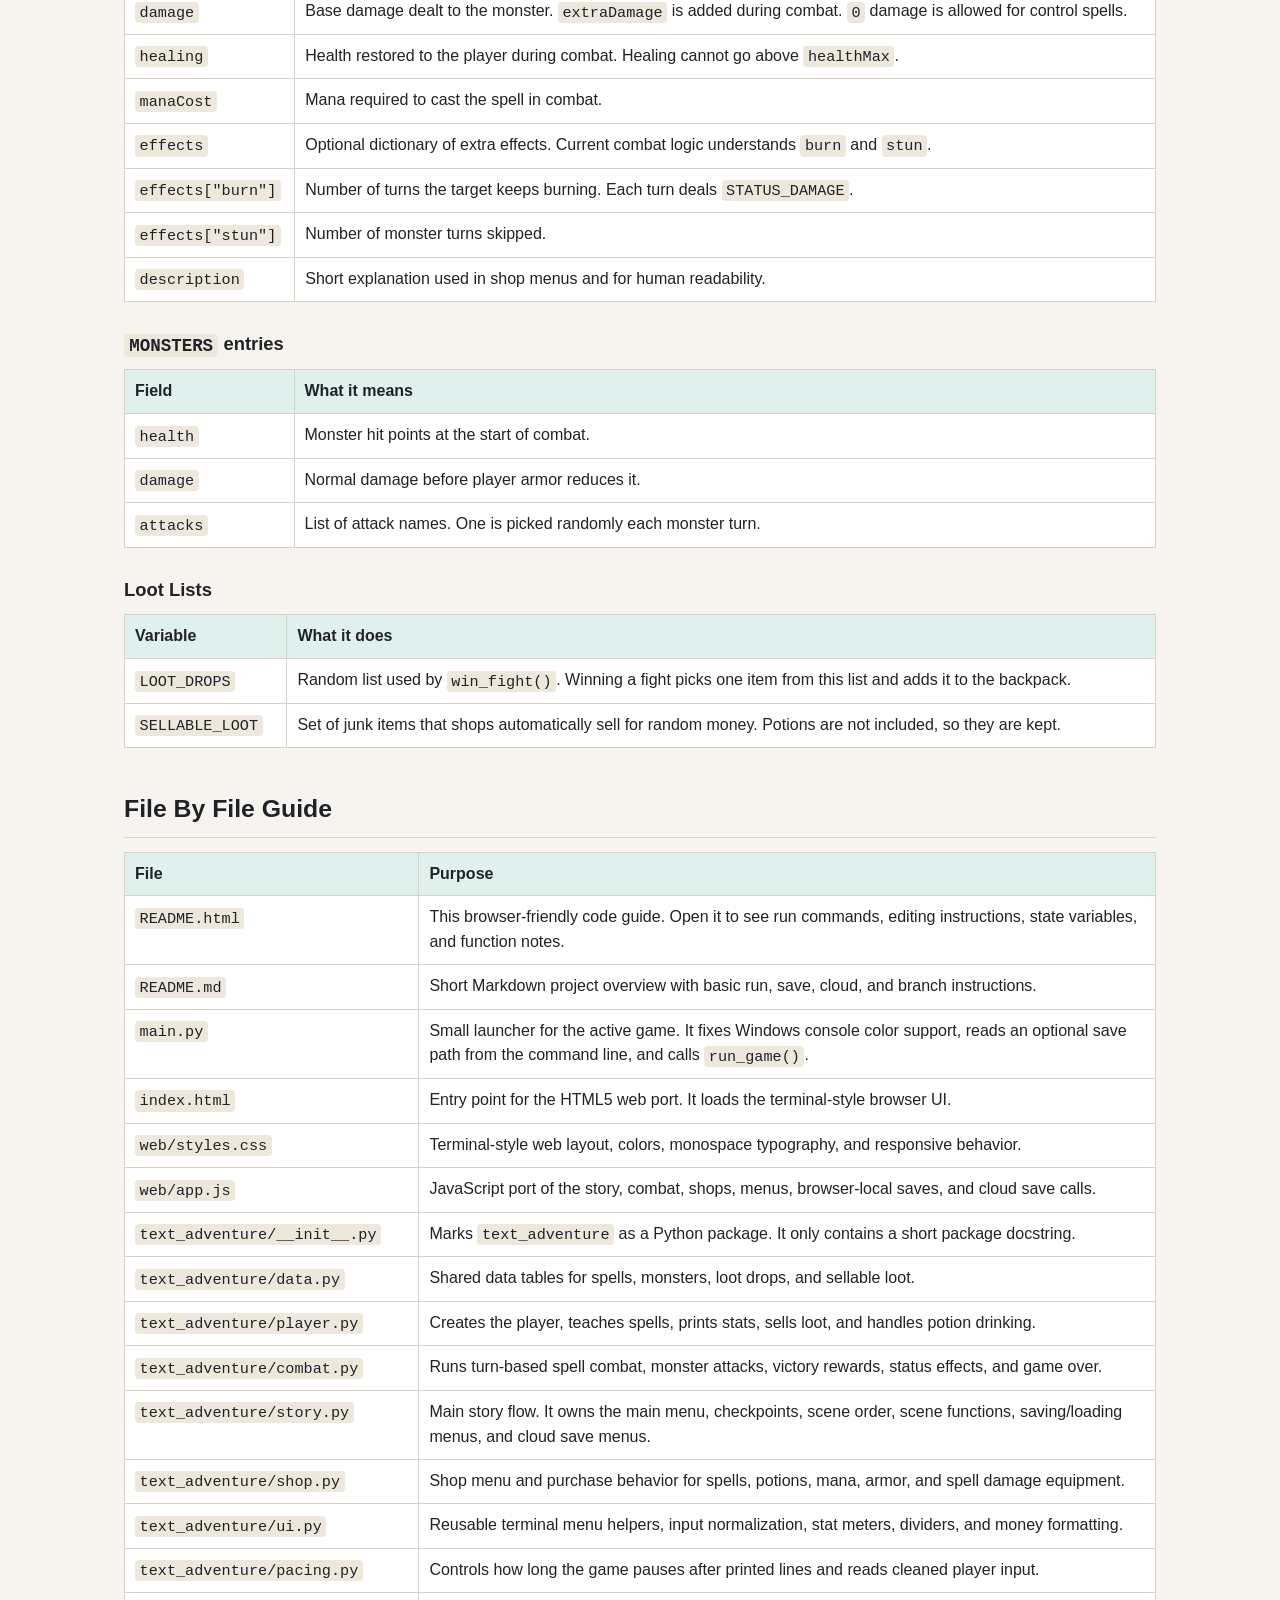
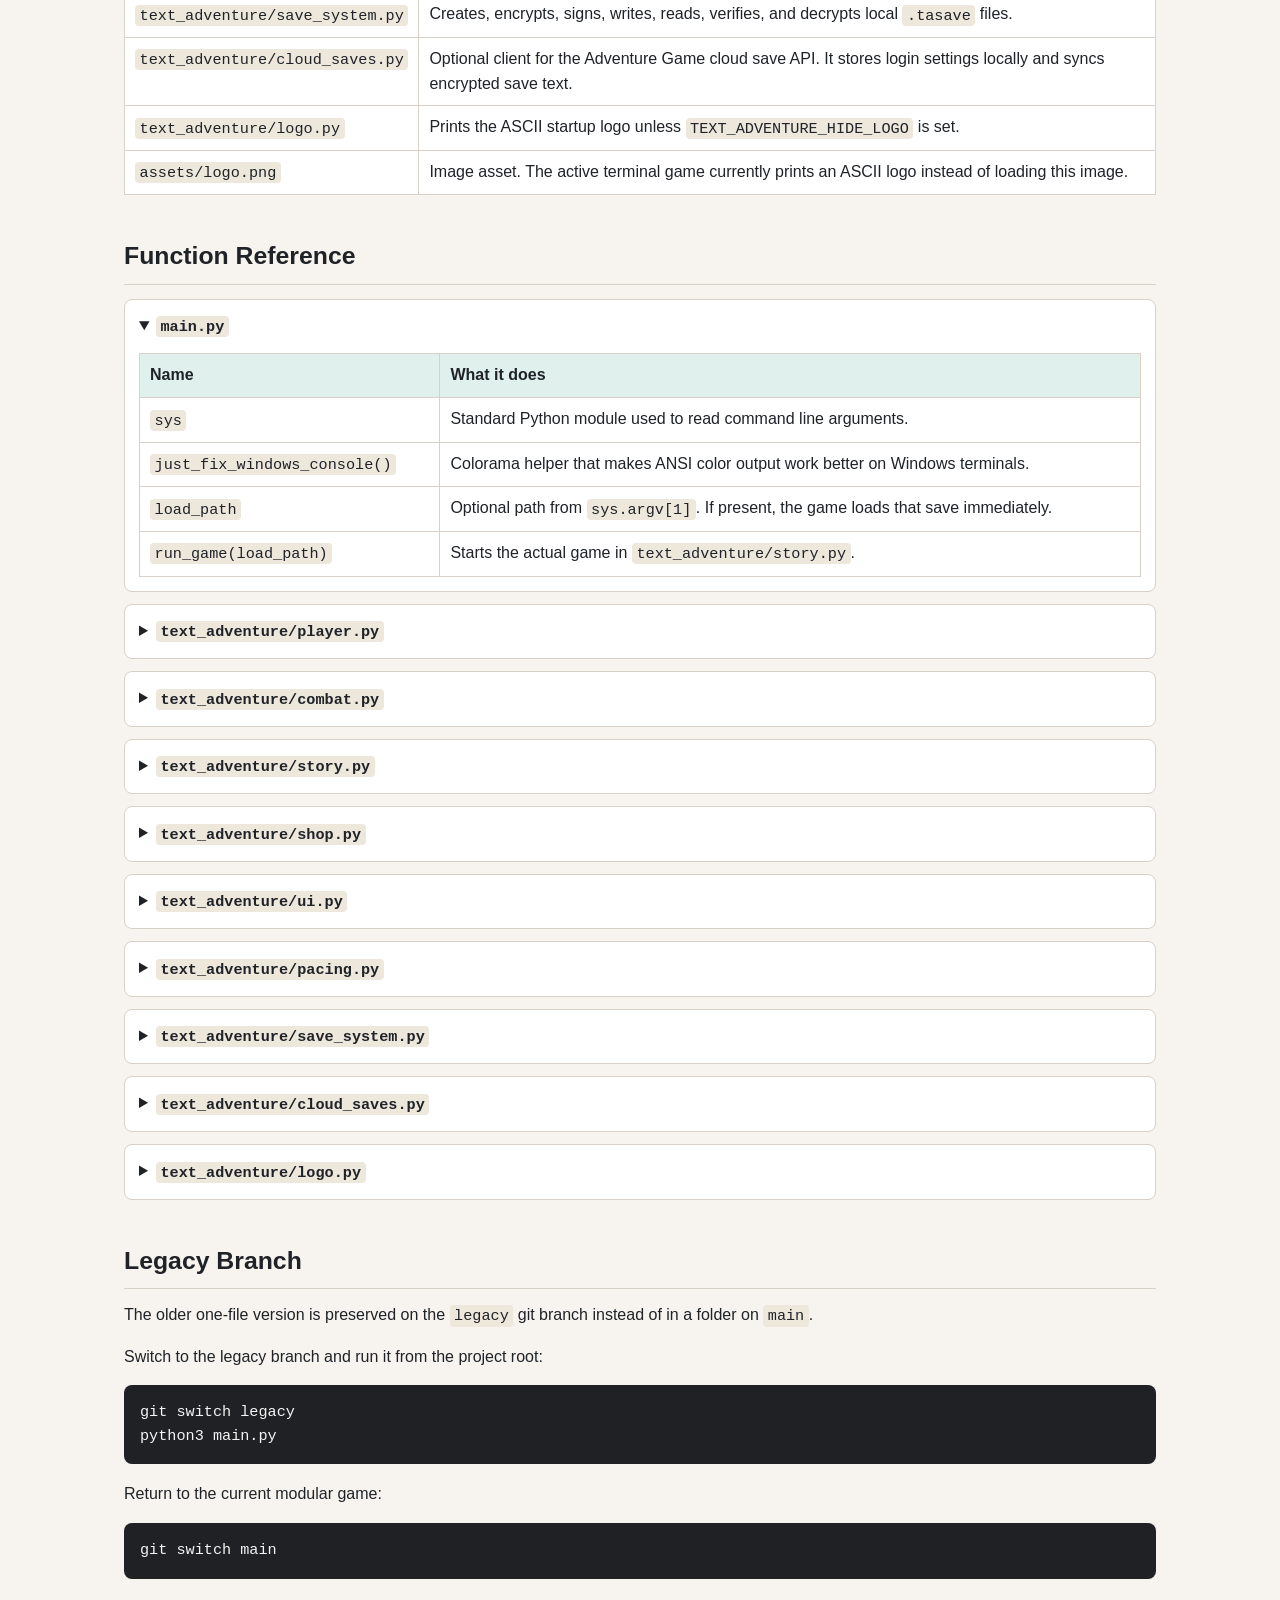
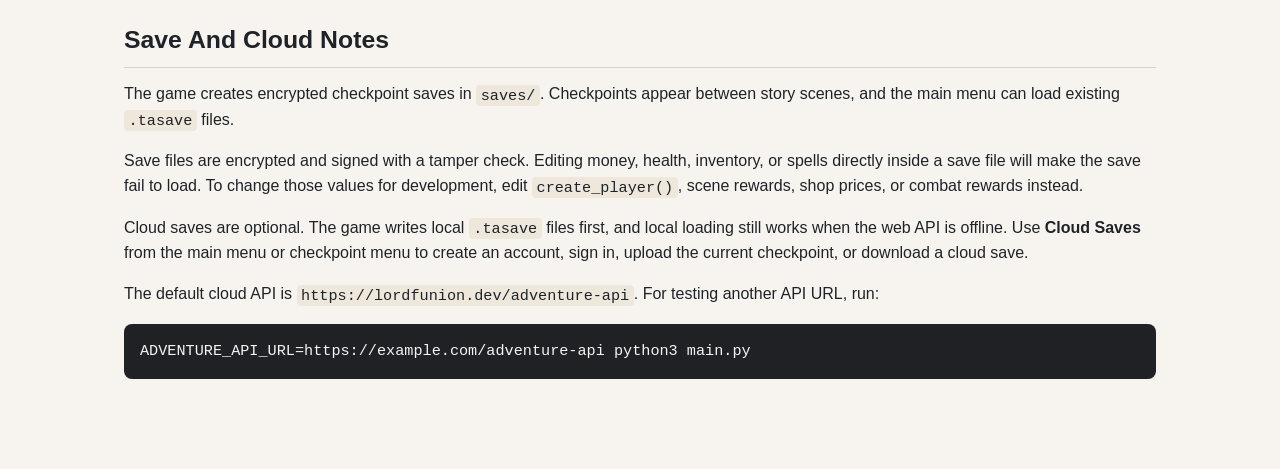
==== commit c9ba9ded: "Make web port menu choices clickable" ====
--- a/README.html
+++ b/README.html
@@ -239,6 +239,8 @@
       <p>Then open:</p>
       <pre><code>http://127.0.0.1:4173/</code></pre>
 
+      <p>In the web version, numbered menu rows and combat spell rows can be clicked. Typing the number, command, or spell still works too.</p>
+
       <p>To host it at <code>lordfunion.dev/adventure-game</code>, upload <code>index.html</code> and <code>web/</code> from this branch into <code>public_html/adventure-game/</code>.</p>
 
       <p>Load a local encrypted save directly:</p>
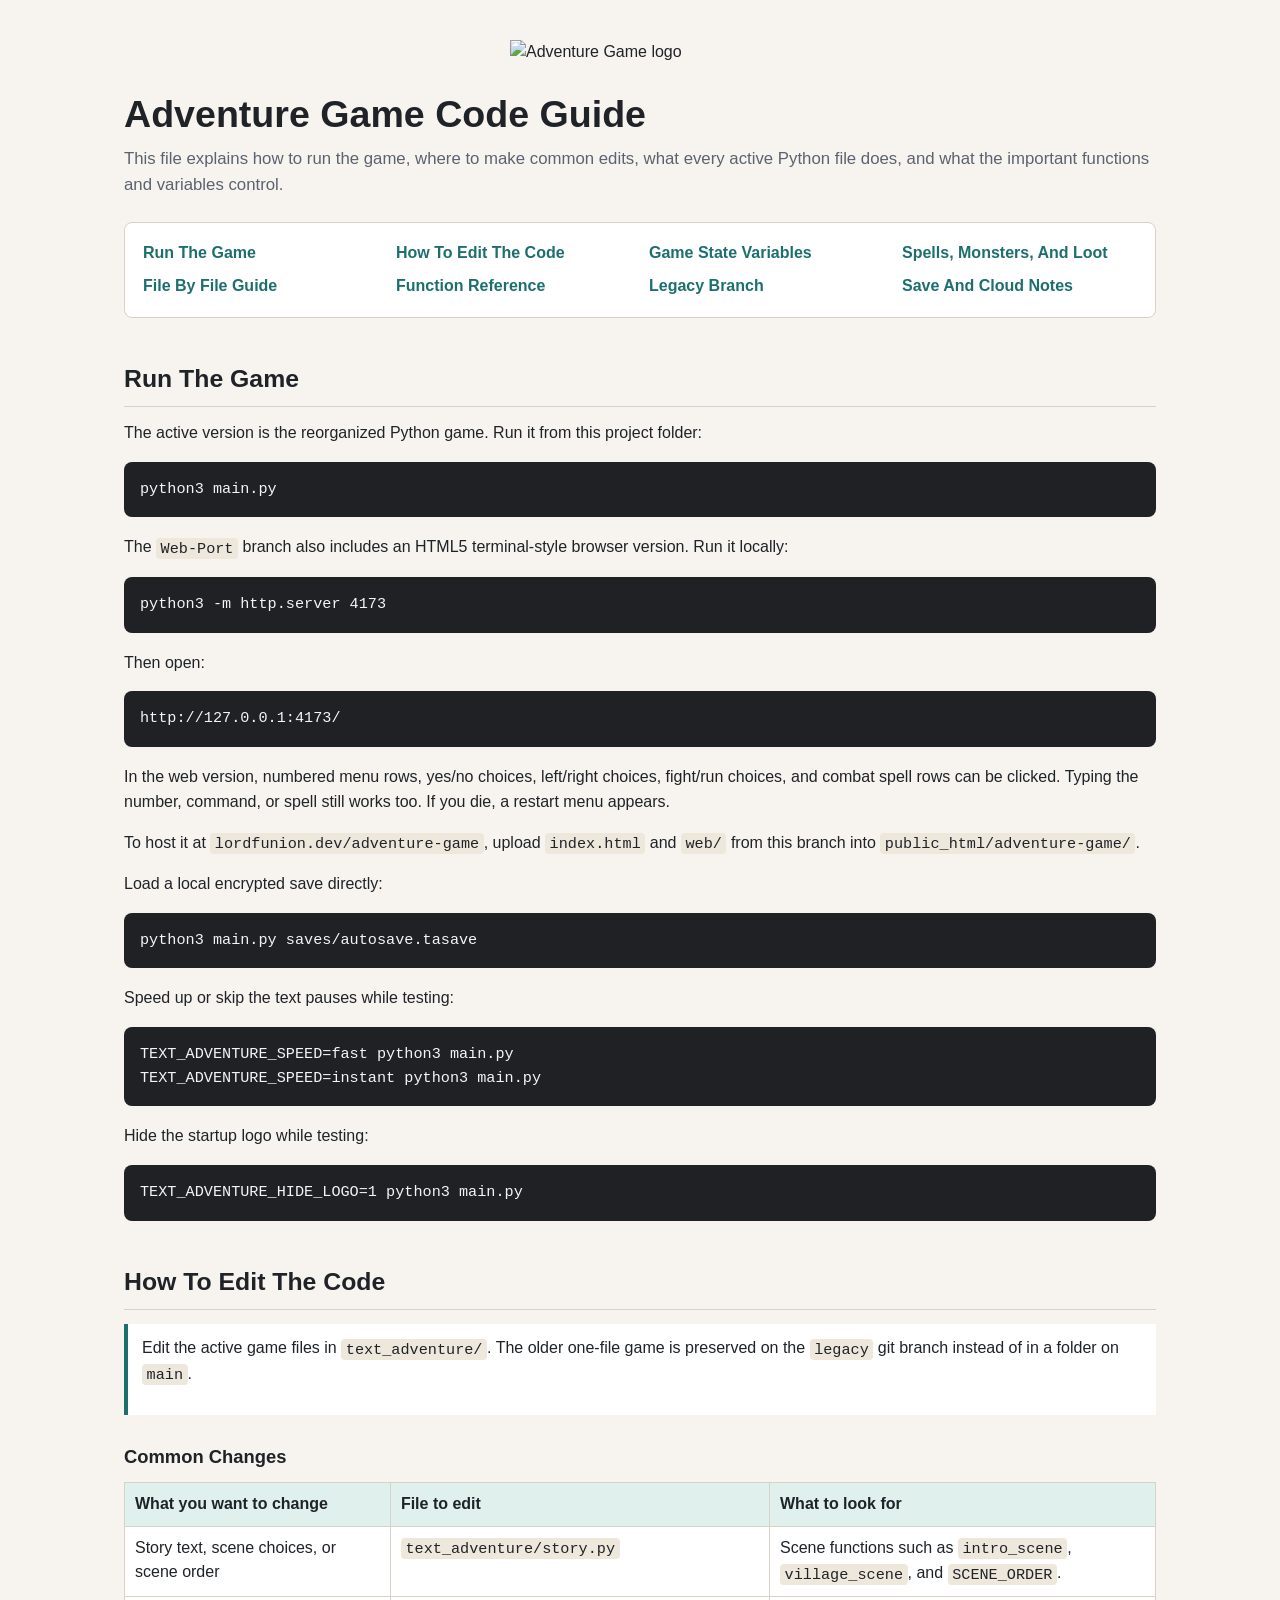
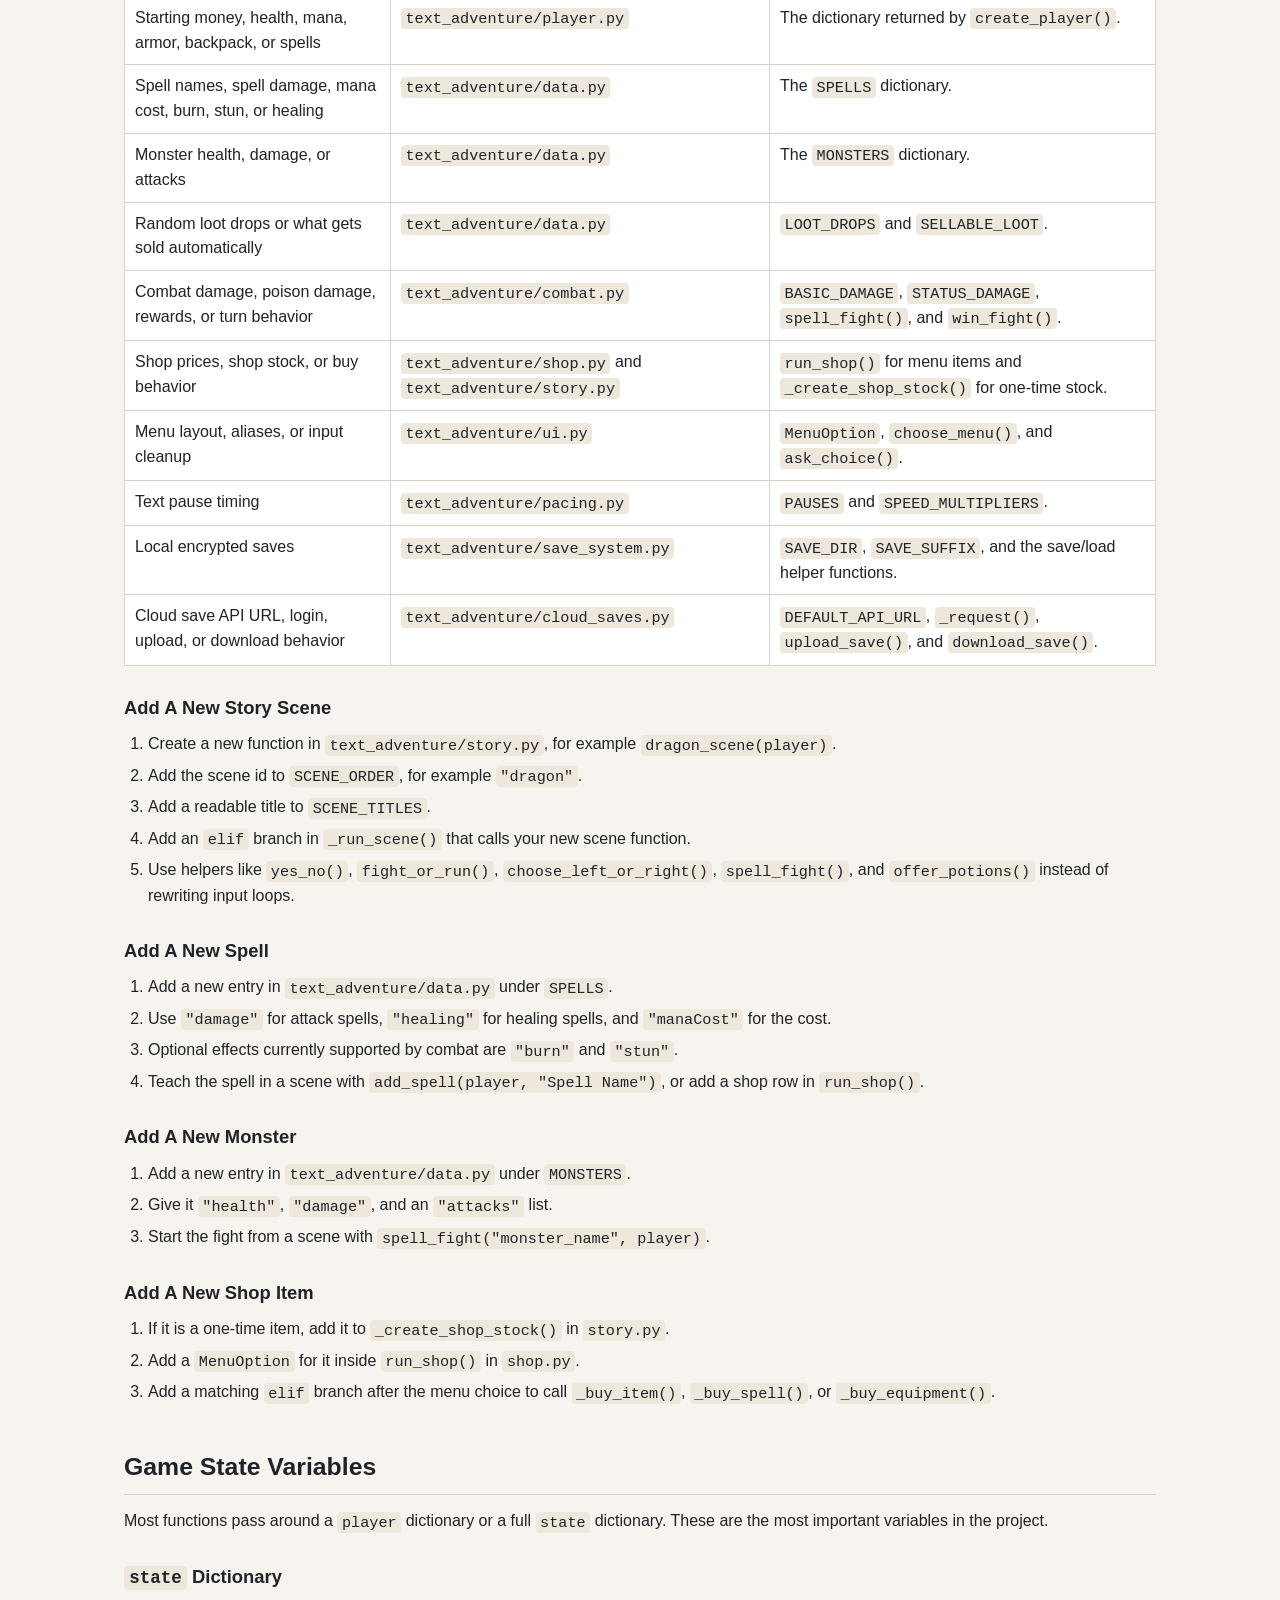
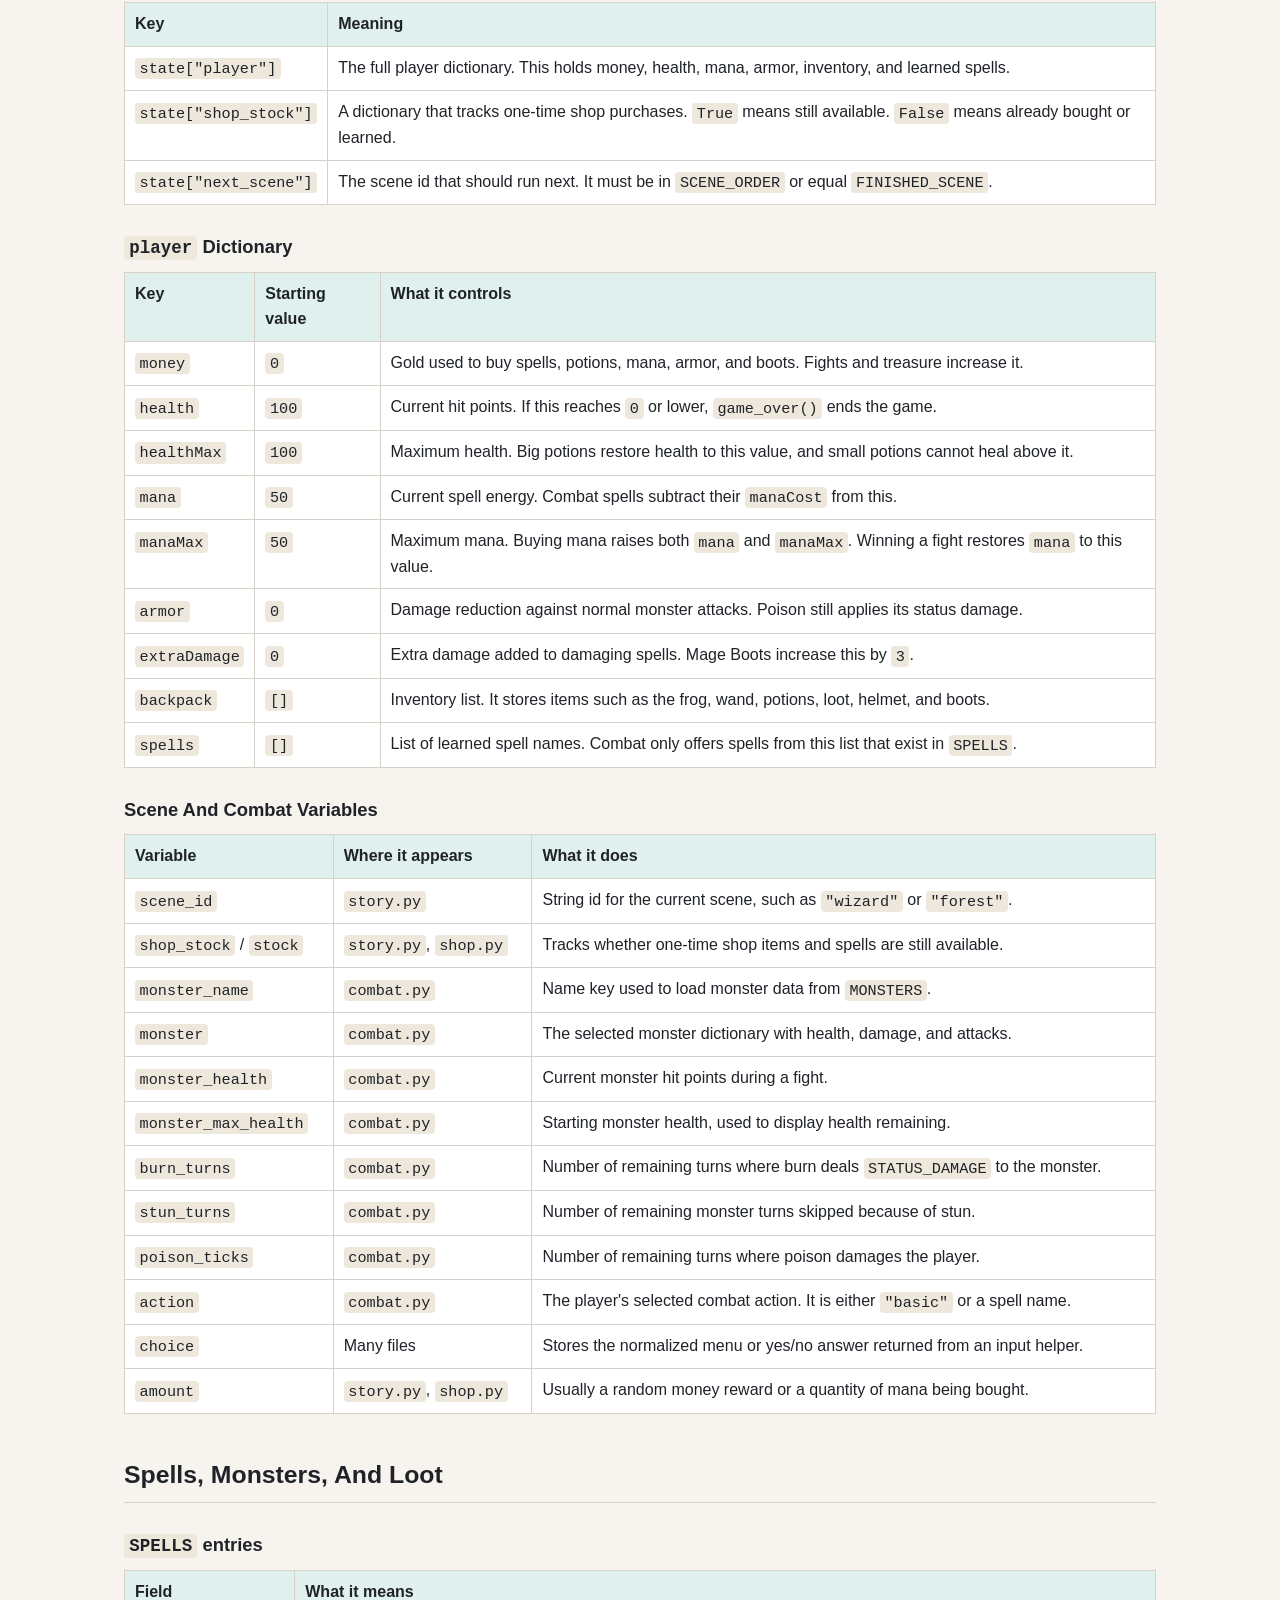
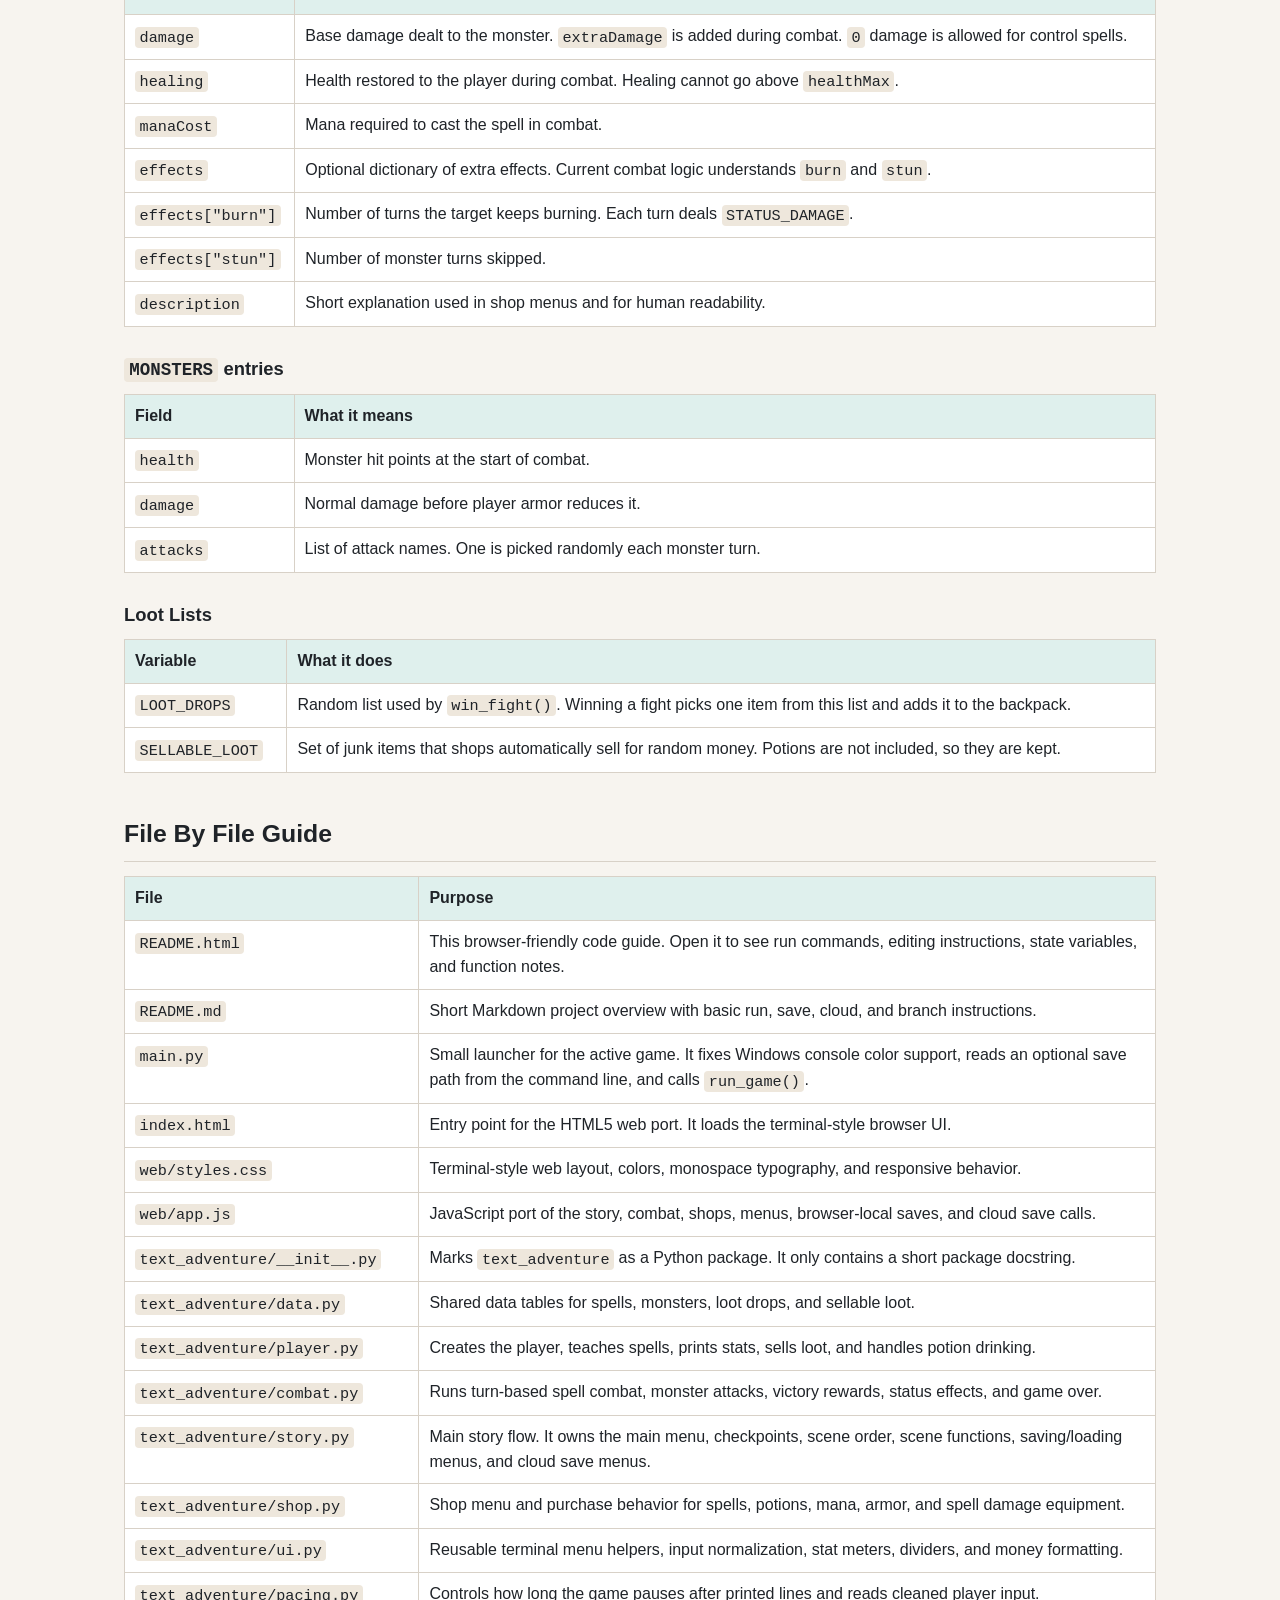
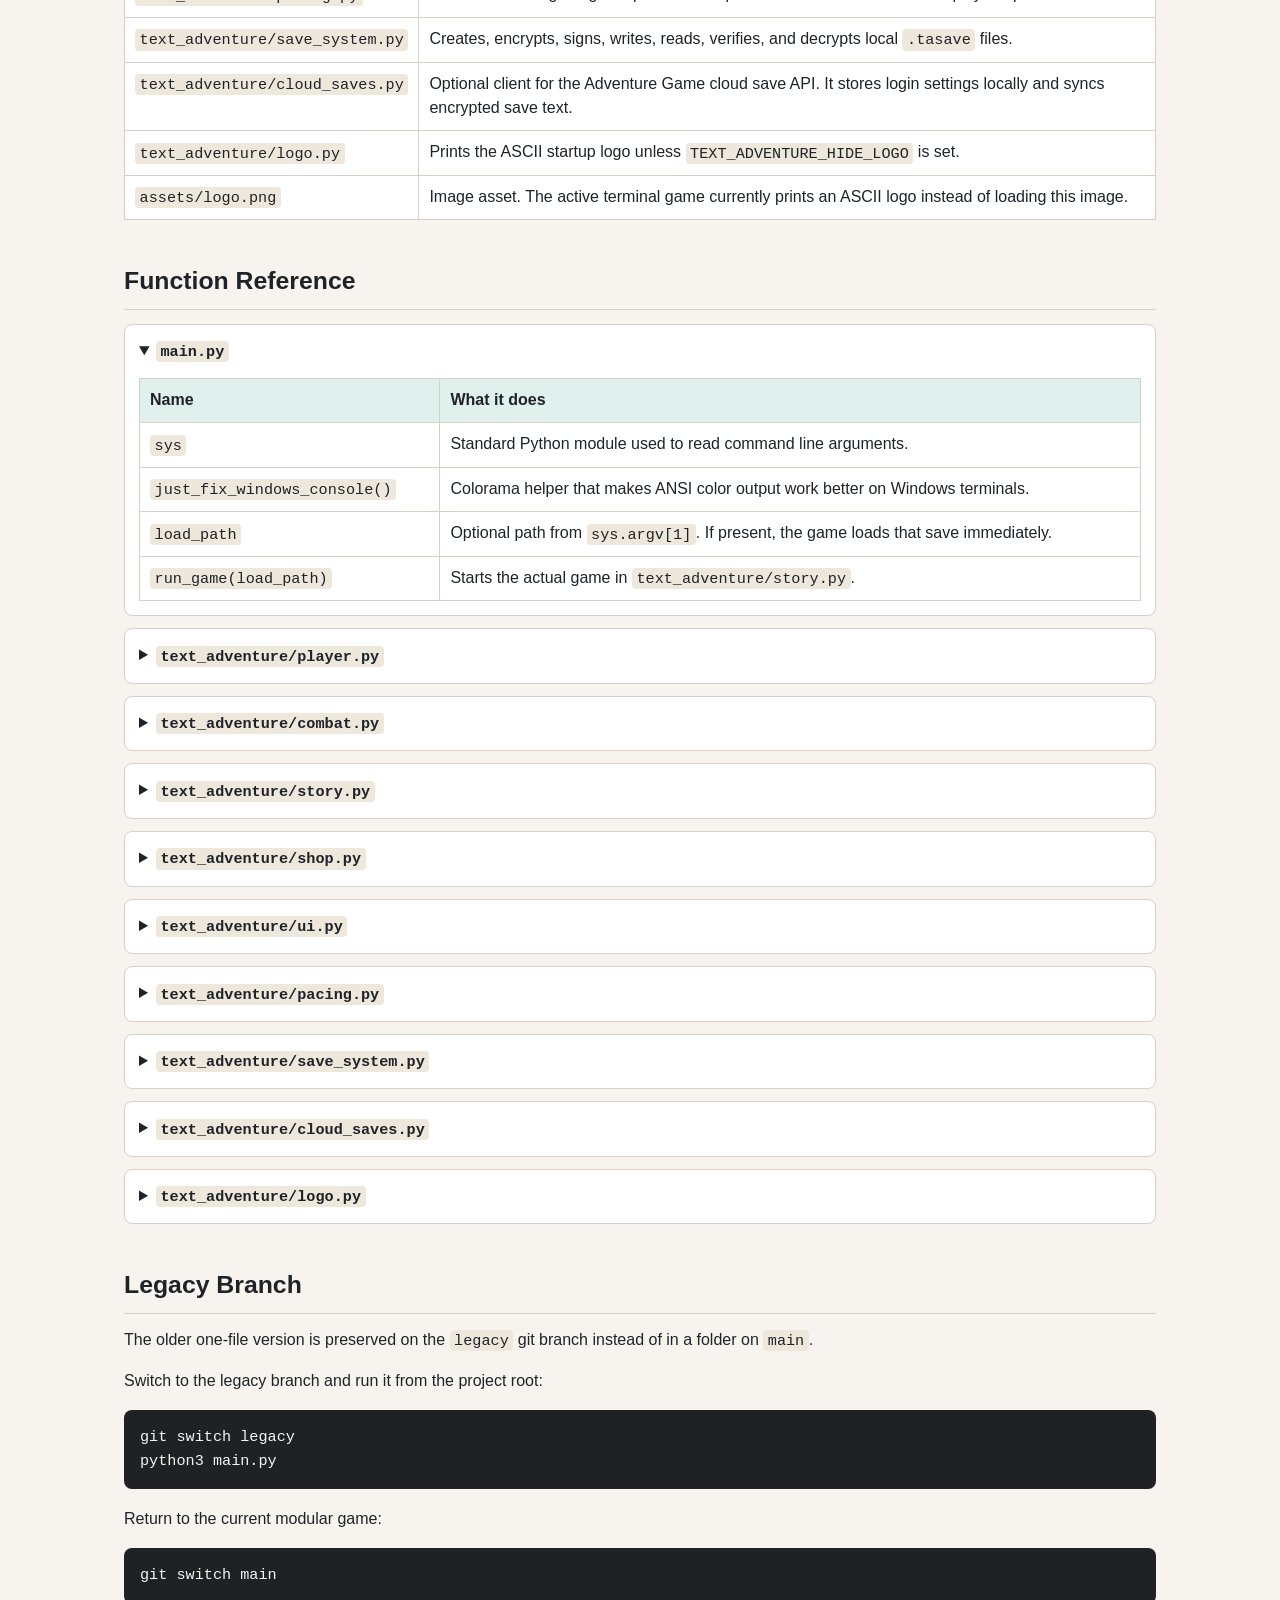
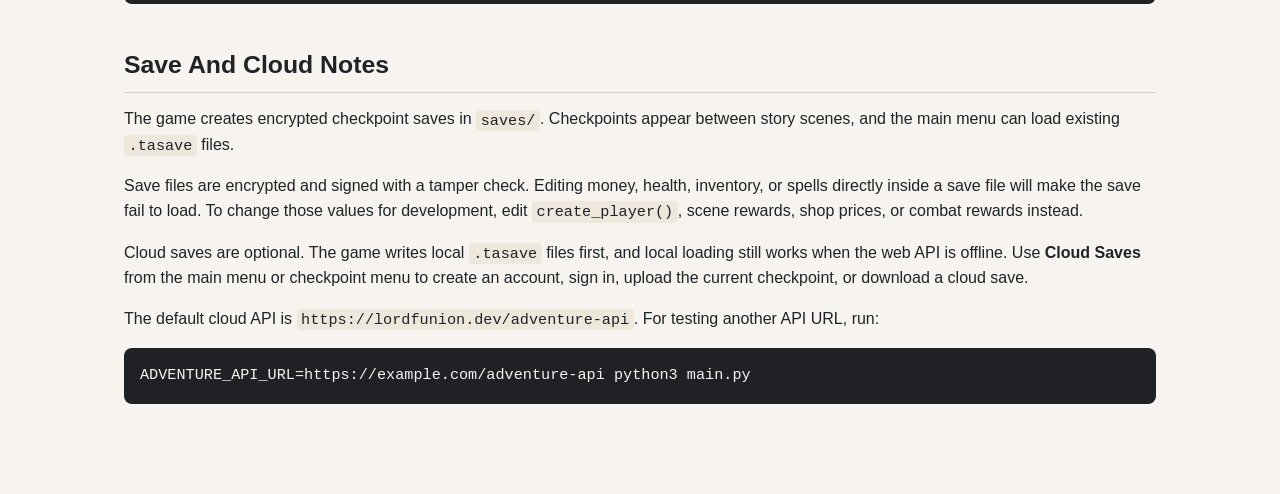
==== commit 6d72d1c0: "Add clickable short choices and death restart" ====
--- a/README.html
+++ b/README.html
@@ -239,7 +239,7 @@
       <p>Then open:</p>
       <pre><code>http://127.0.0.1:4173/</code></pre>
 
-      <p>In the web version, numbered menu rows and combat spell rows can be clicked. Typing the number, command, or spell still works too.</p>
+      <p>In the web version, numbered menu rows, yes/no choices, left/right choices, fight/run choices, and combat spell rows can be clicked. Typing the number, command, or spell still works too. If you die, a restart menu appears.</p>
 
       <p>To host it at <code>lordfunion.dev/adventure-game</code>, upload <code>index.html</code> and <code>web/</code> from this branch into <code>public_html/adventure-game/</code>.</p>
 
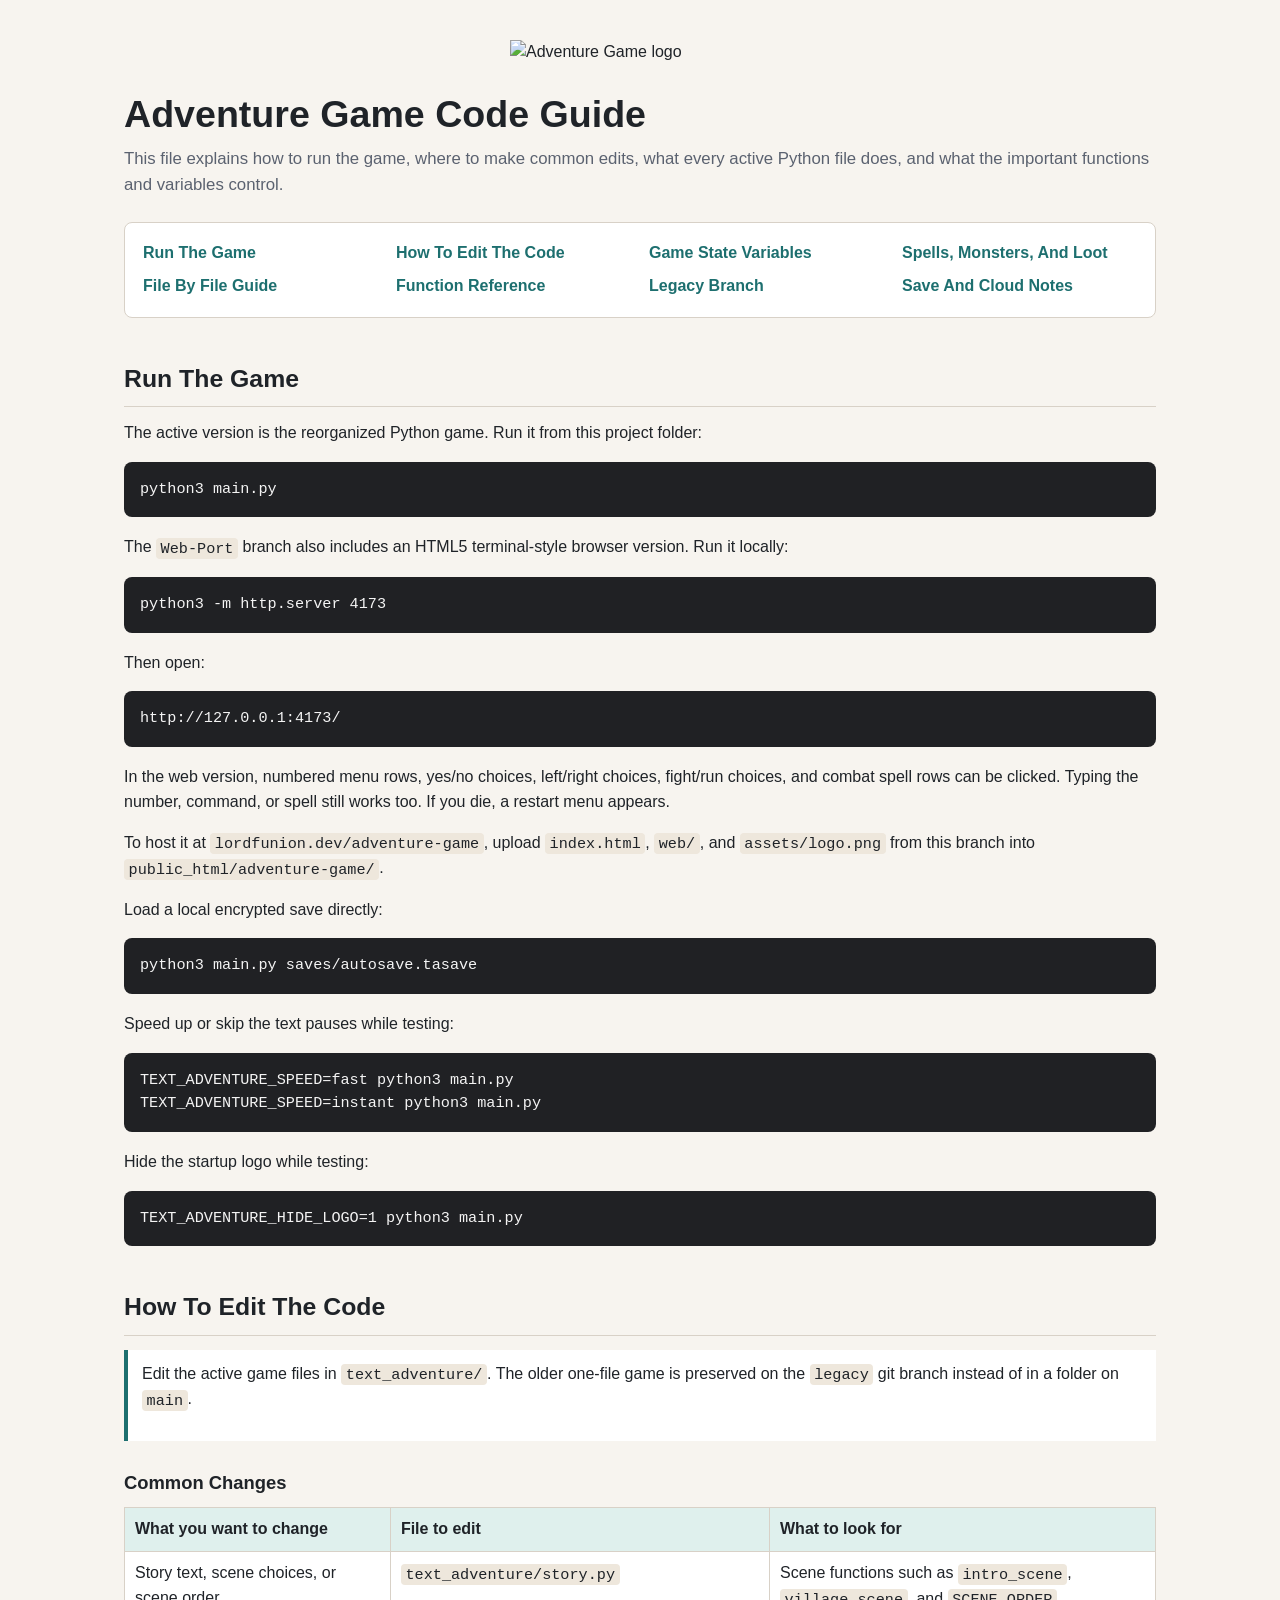
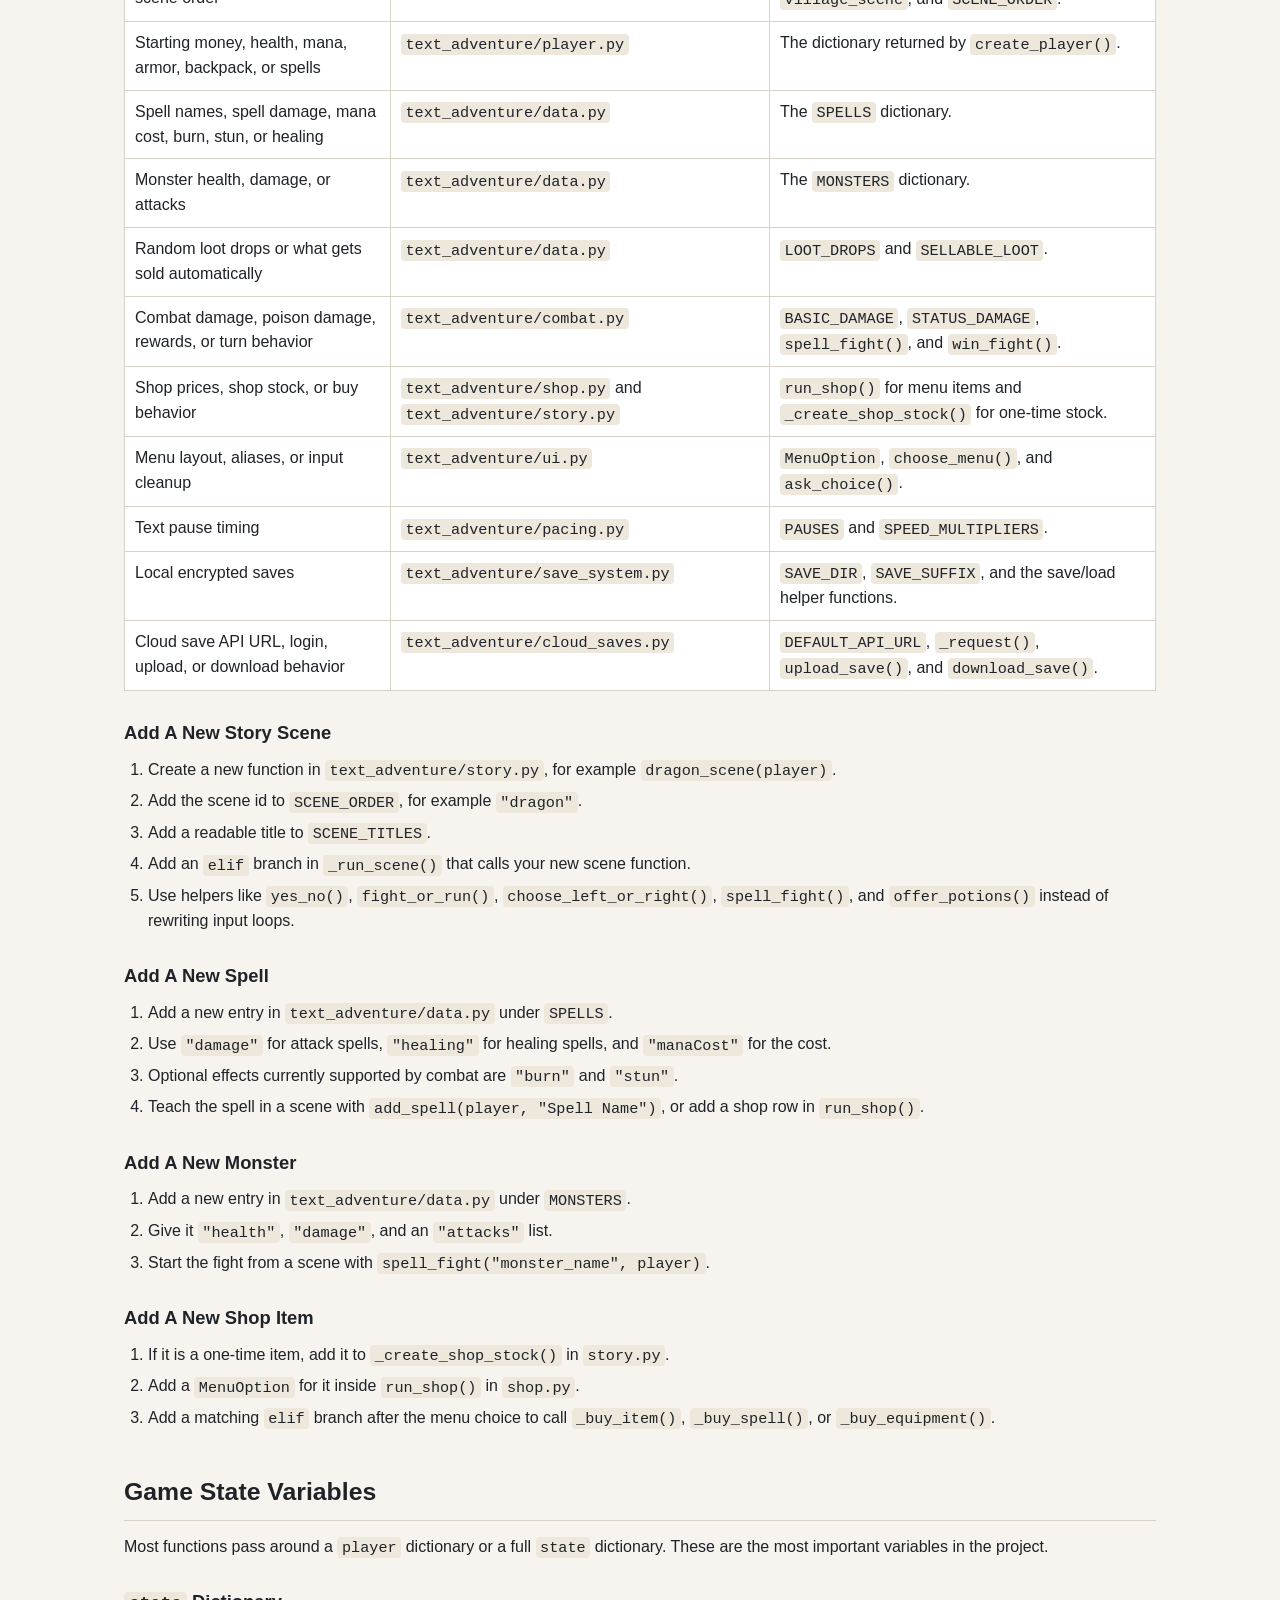
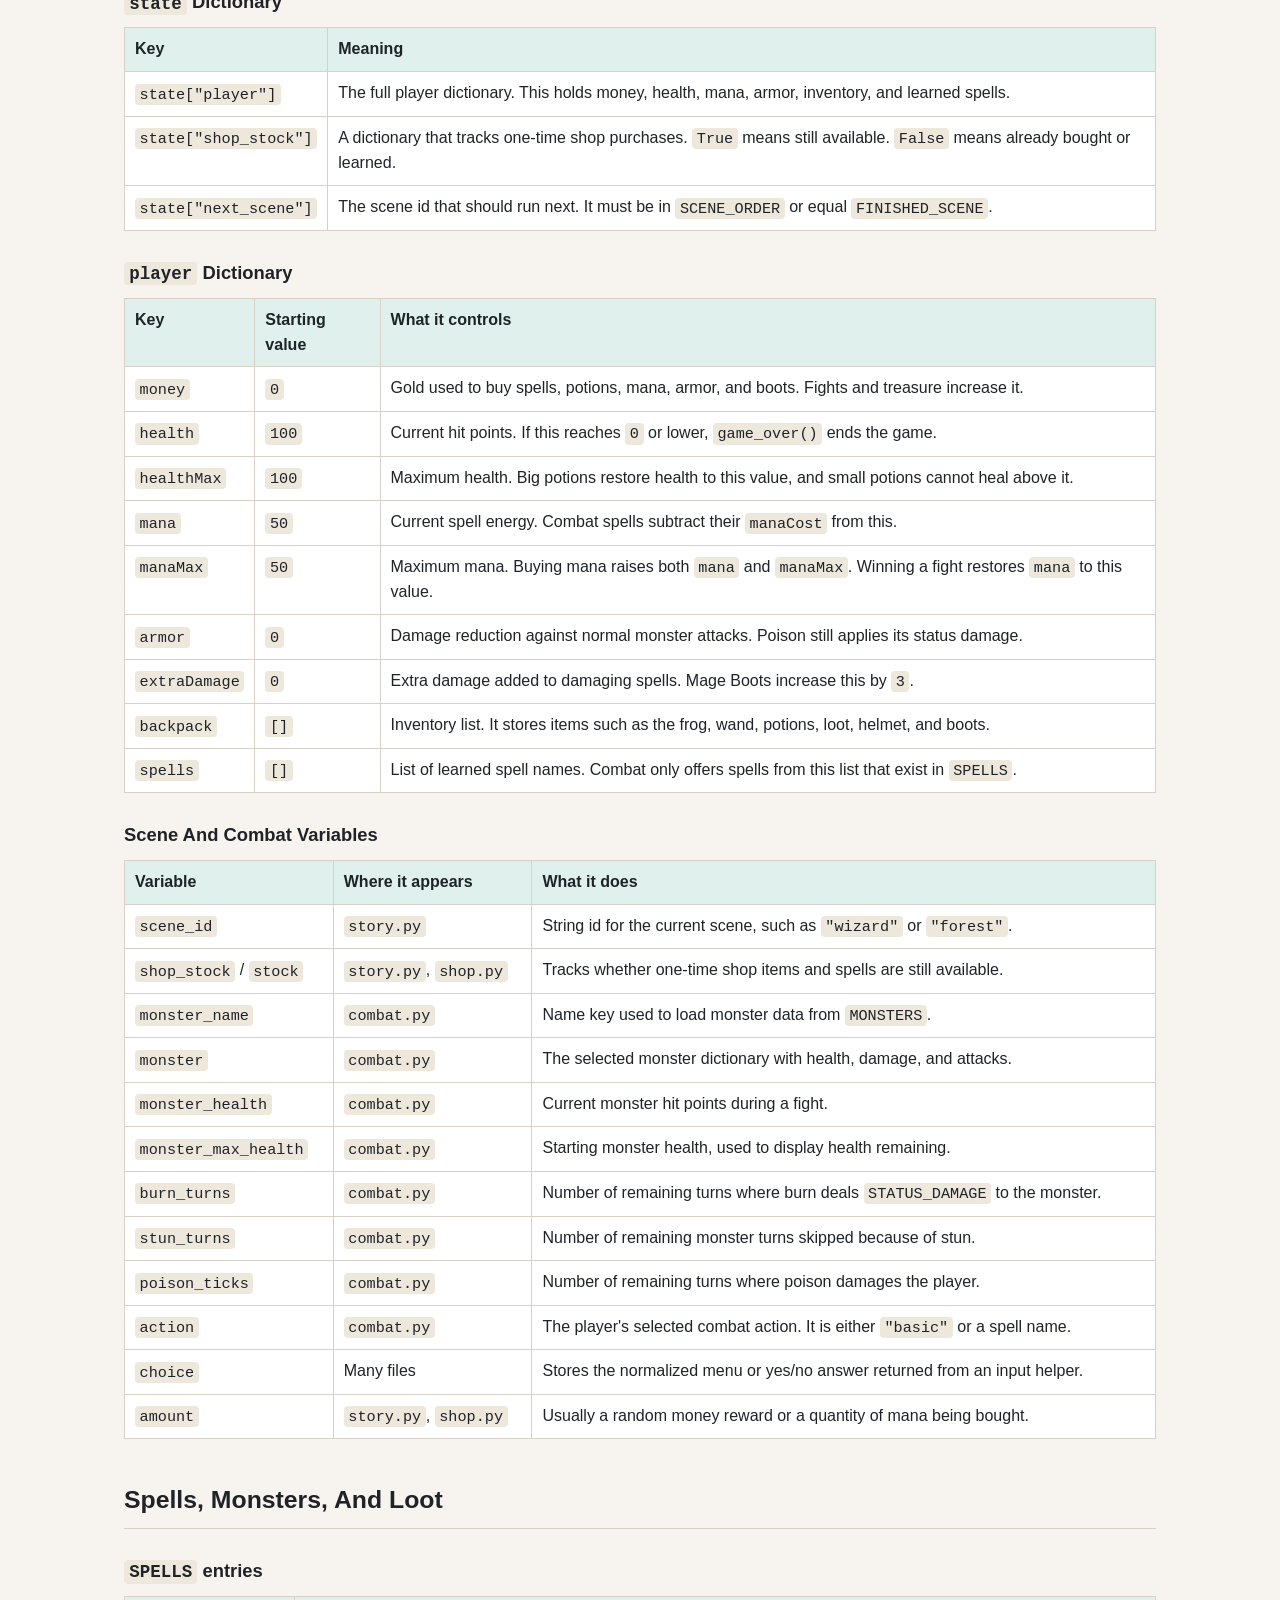
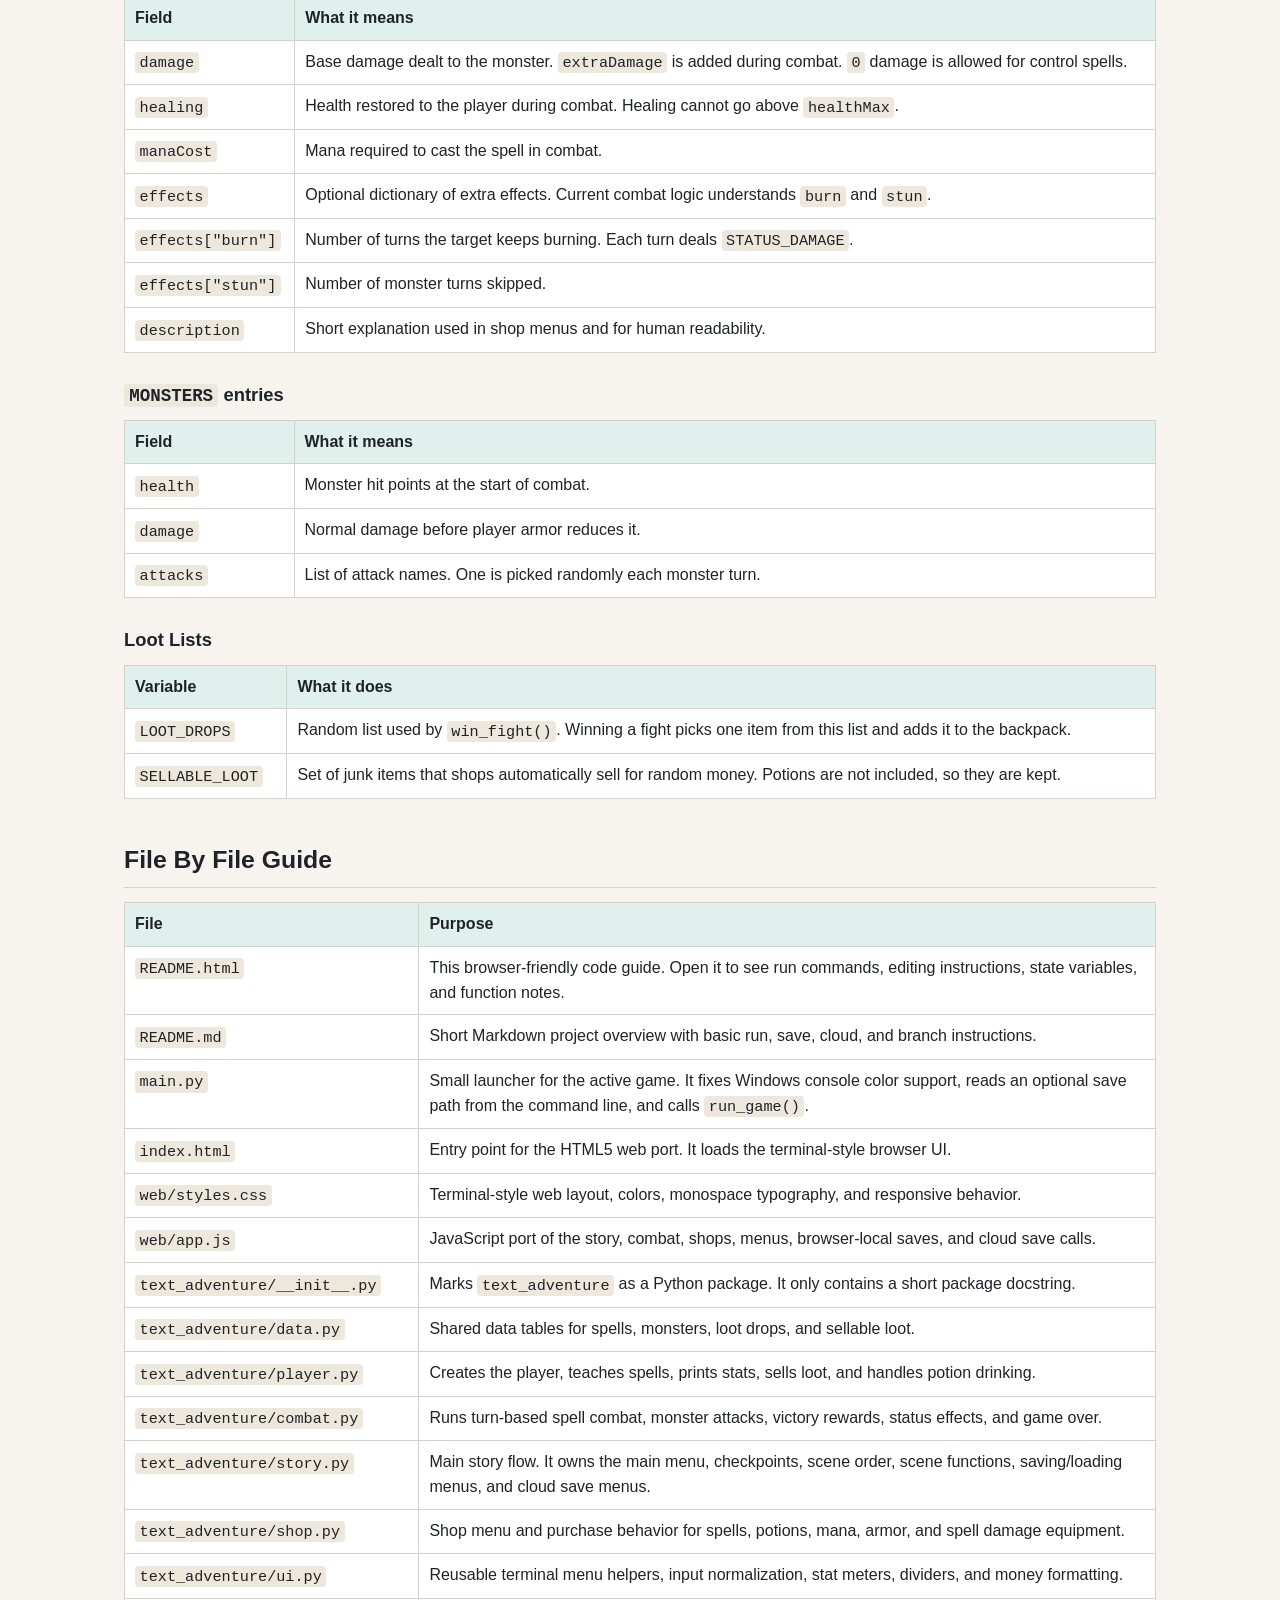
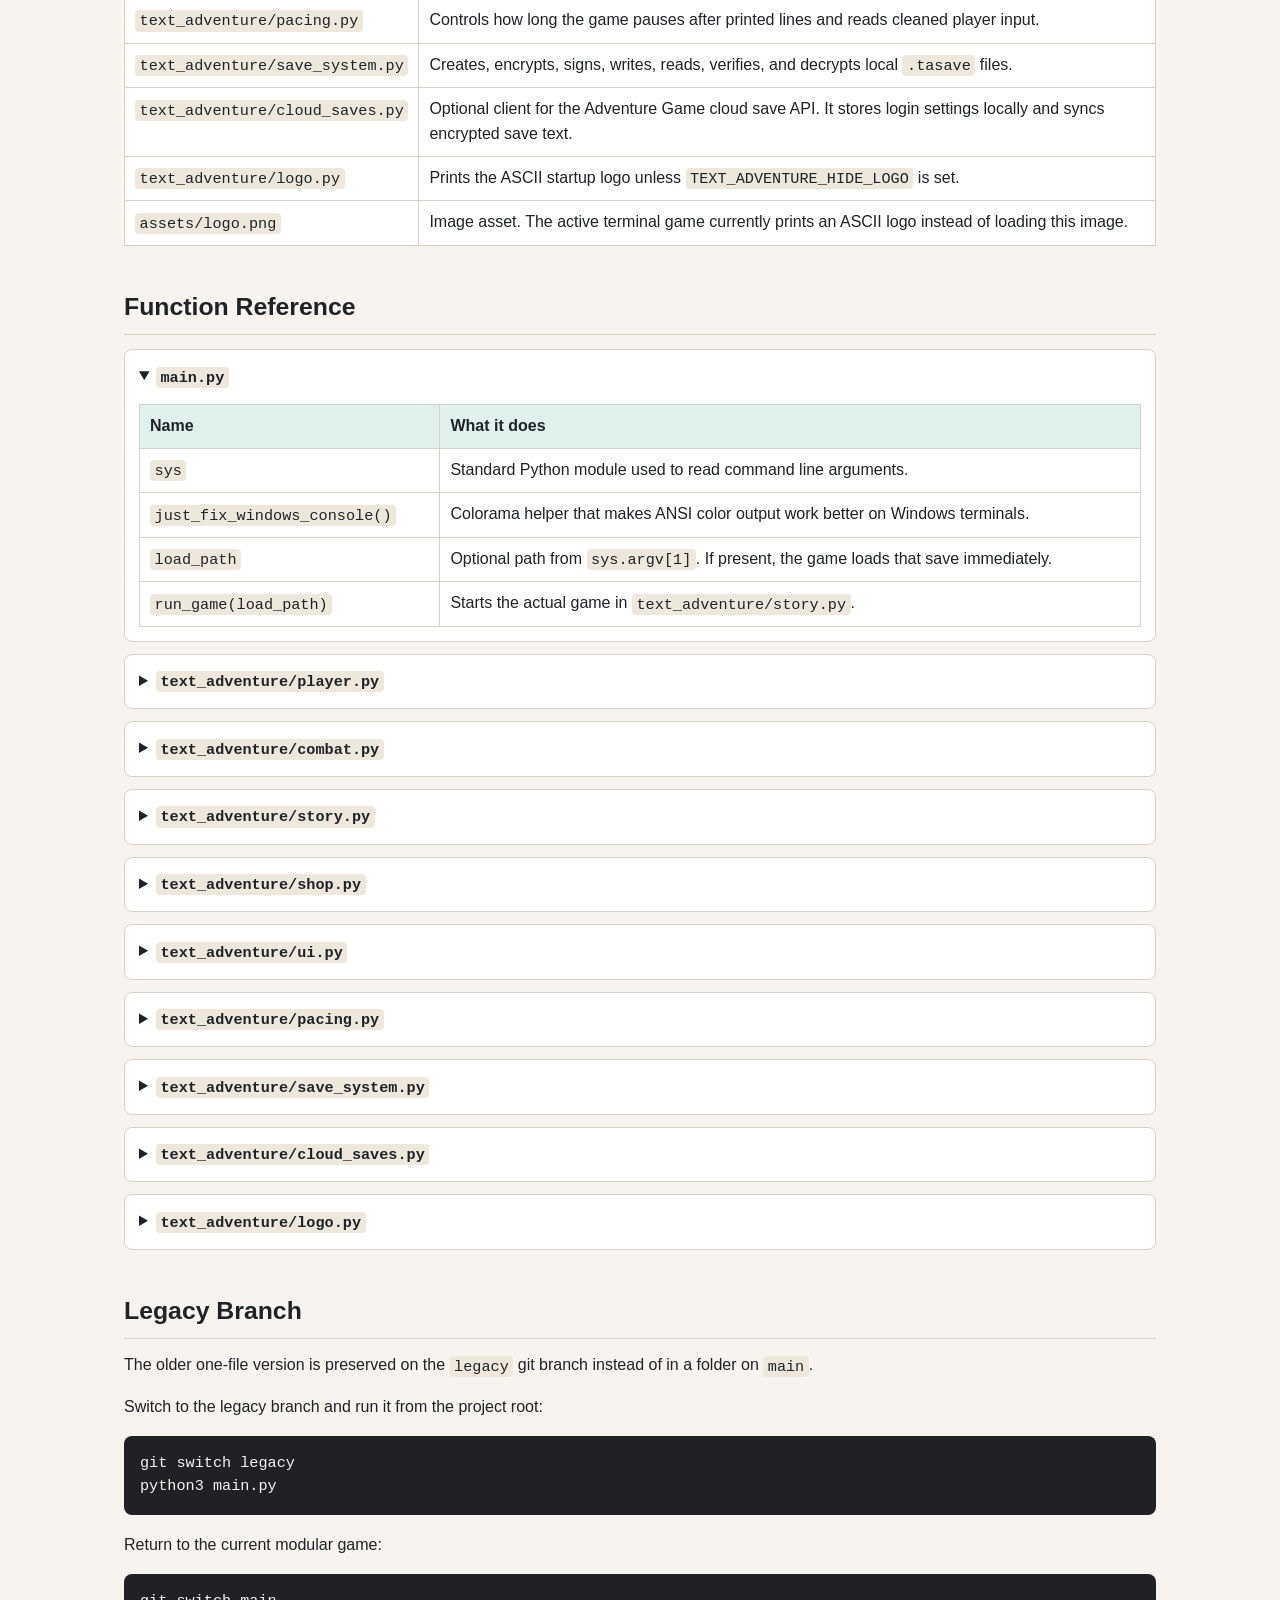
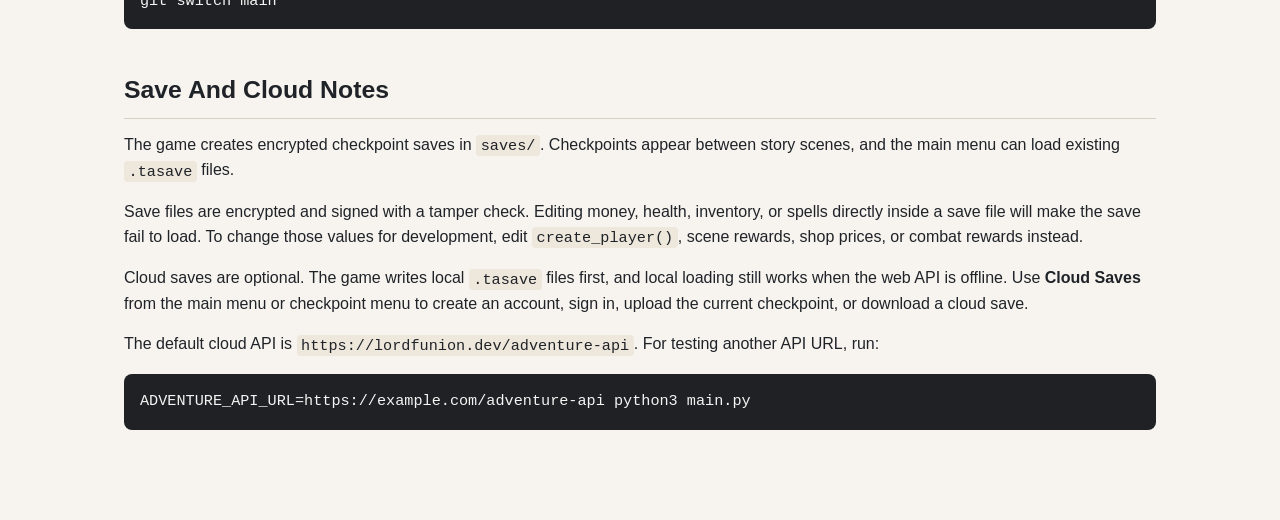
==== commit b2f7f994: "Show logo in web port" ====
--- a/README.html
+++ b/README.html
@@ -241,7 +241,7 @@
 
       <p>In the web version, numbered menu rows, yes/no choices, left/right choices, fight/run choices, and combat spell rows can be clicked. Typing the number, command, or spell still works too. If you die, a restart menu appears.</p>
 
-      <p>To host it at <code>lordfunion.dev/adventure-game</code>, upload <code>index.html</code> and <code>web/</code> from this branch into <code>public_html/adventure-game/</code>.</p>
+      <p>To host it at <code>lordfunion.dev/adventure-game</code>, upload <code>index.html</code>, <code>web/</code>, and <code>assets/logo.png</code> from this branch into <code>public_html/adventure-game/</code>.</p>
 
       <p>Load a local encrypted save directly:</p>
       <pre><code>python3 main.py saves/autosave.tasave</code></pre>
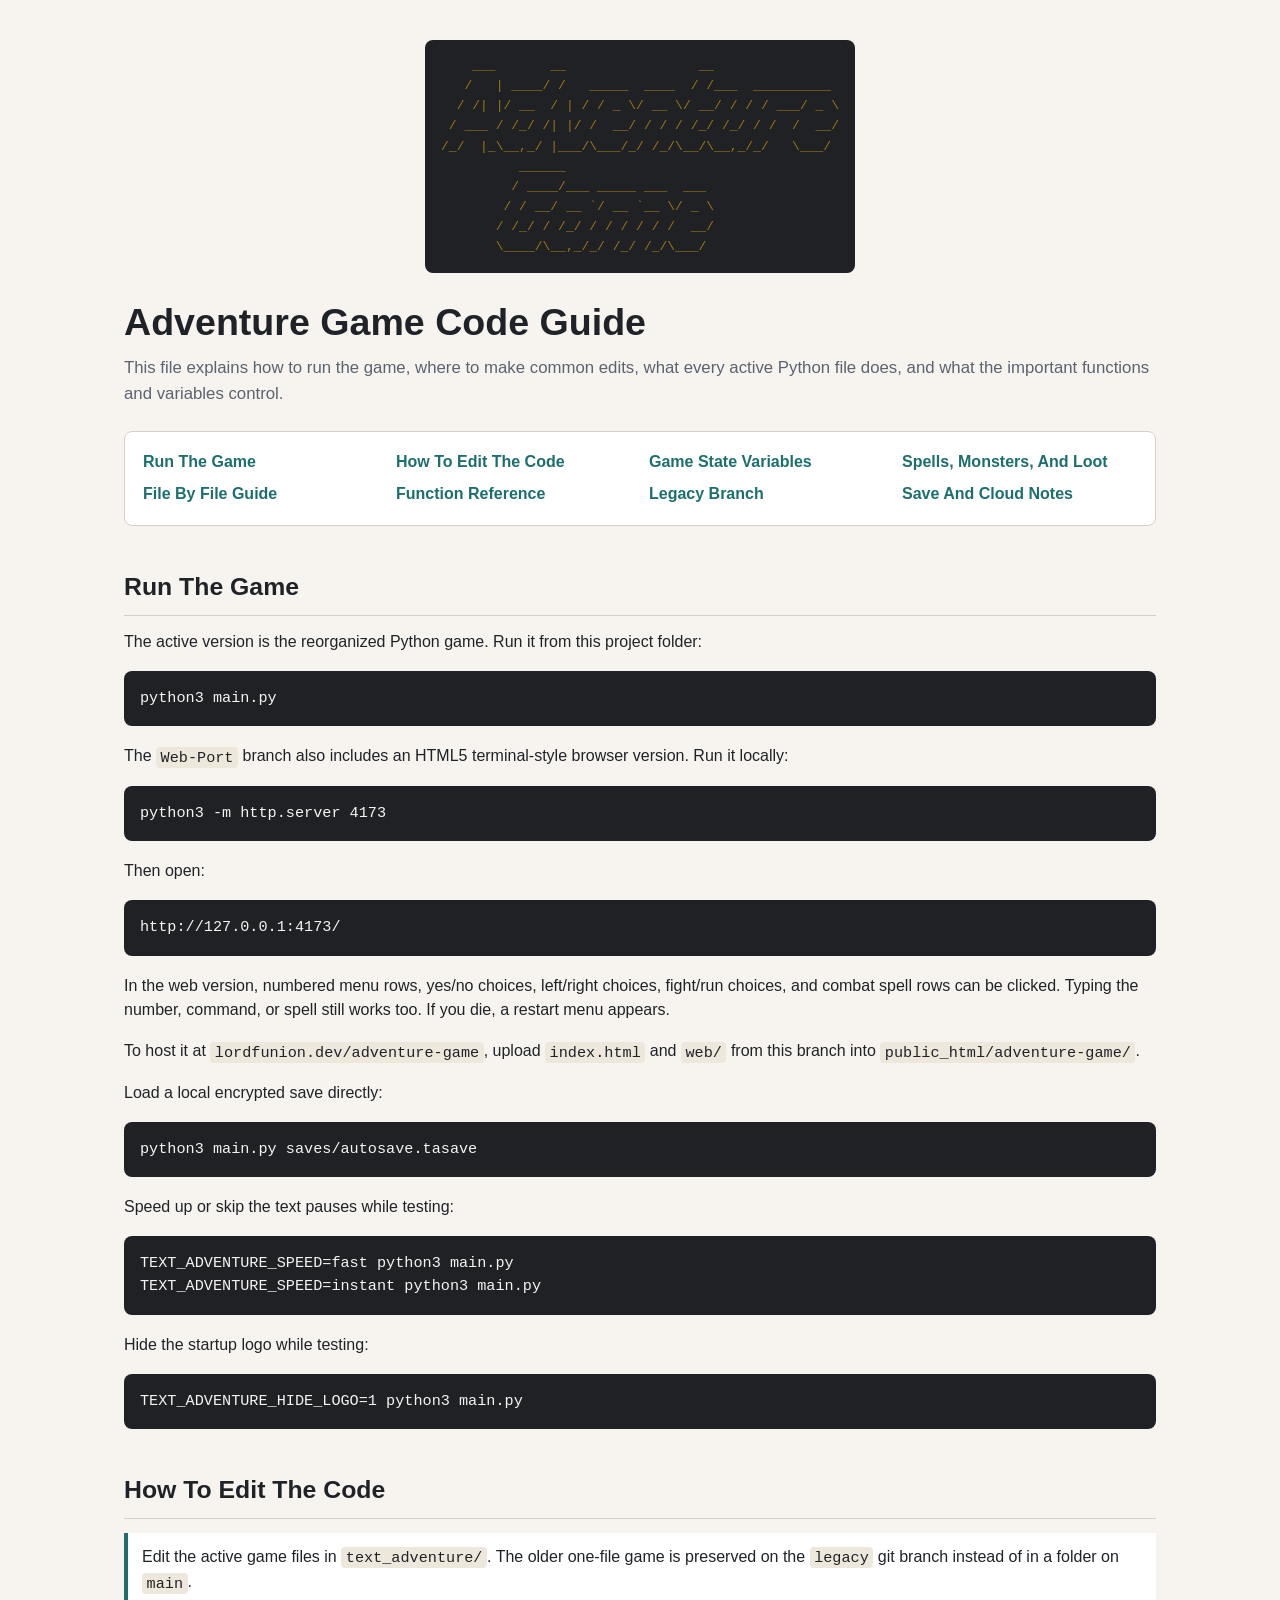
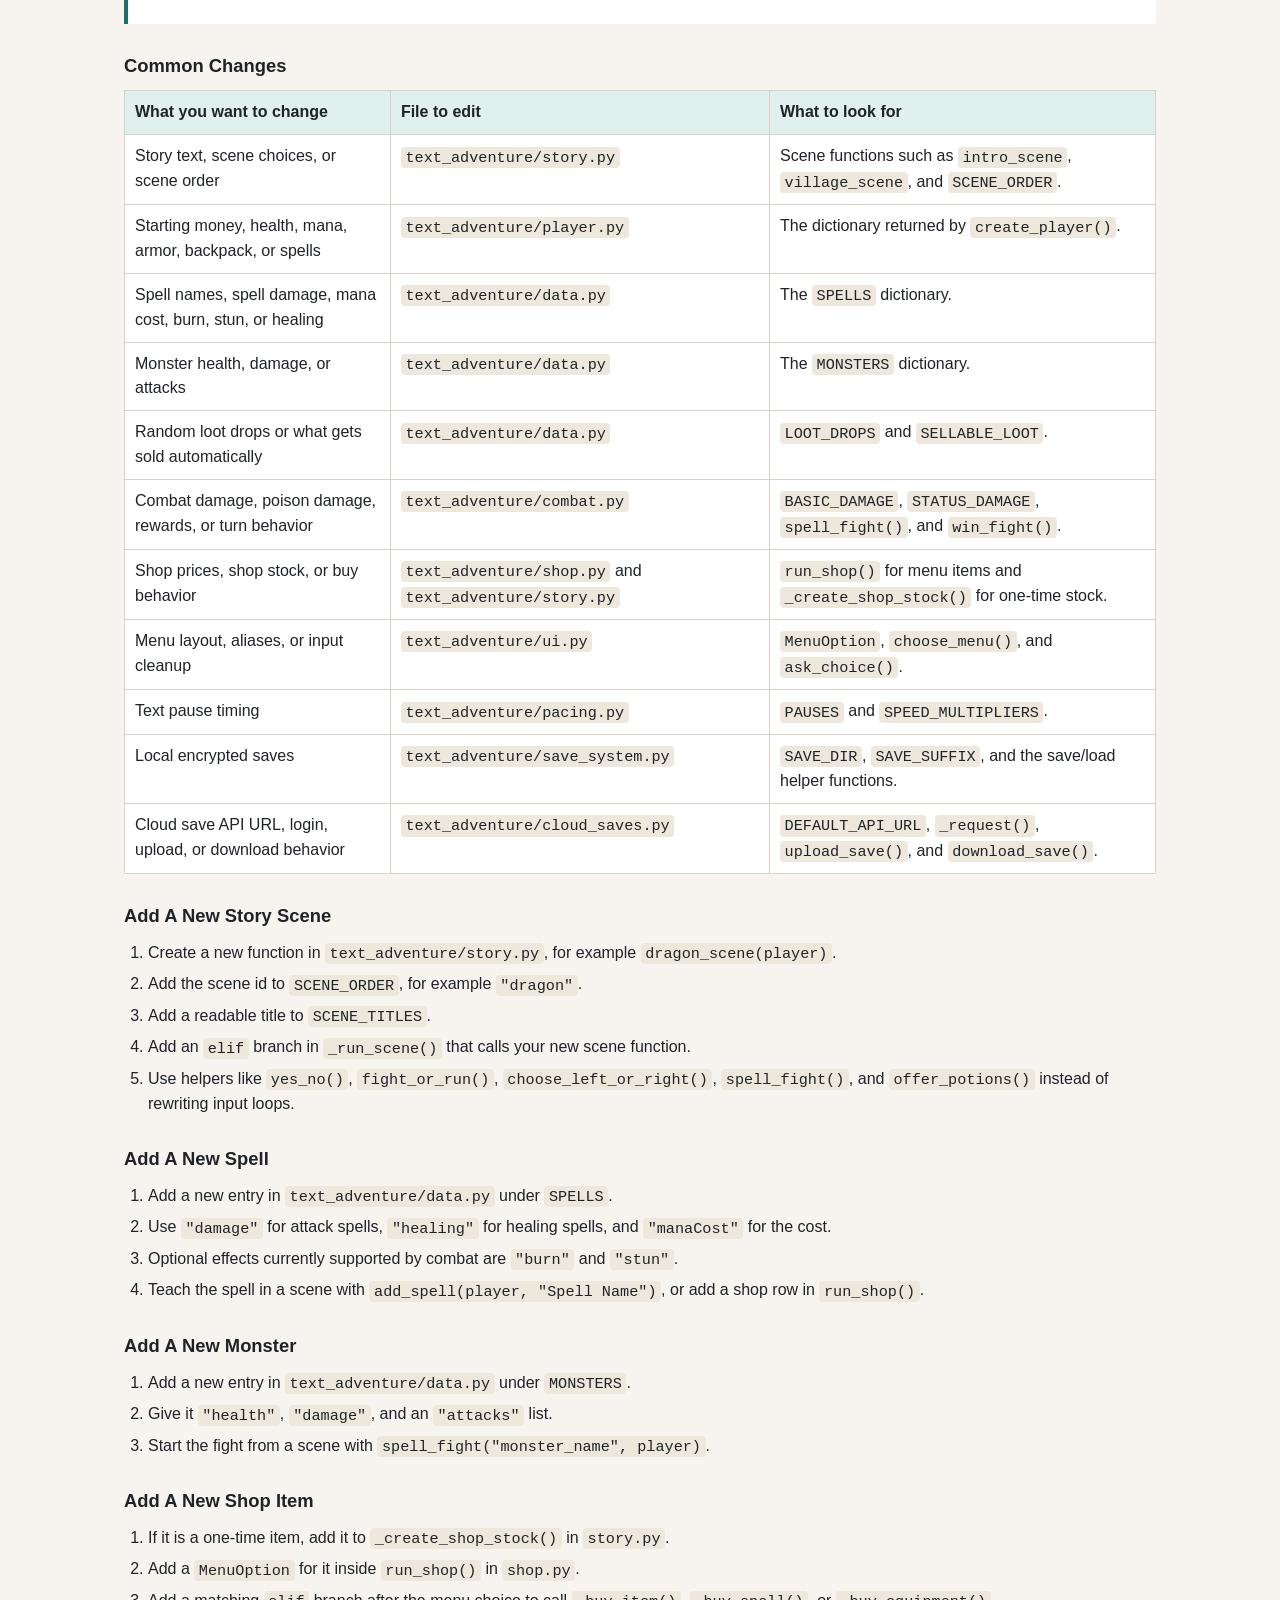
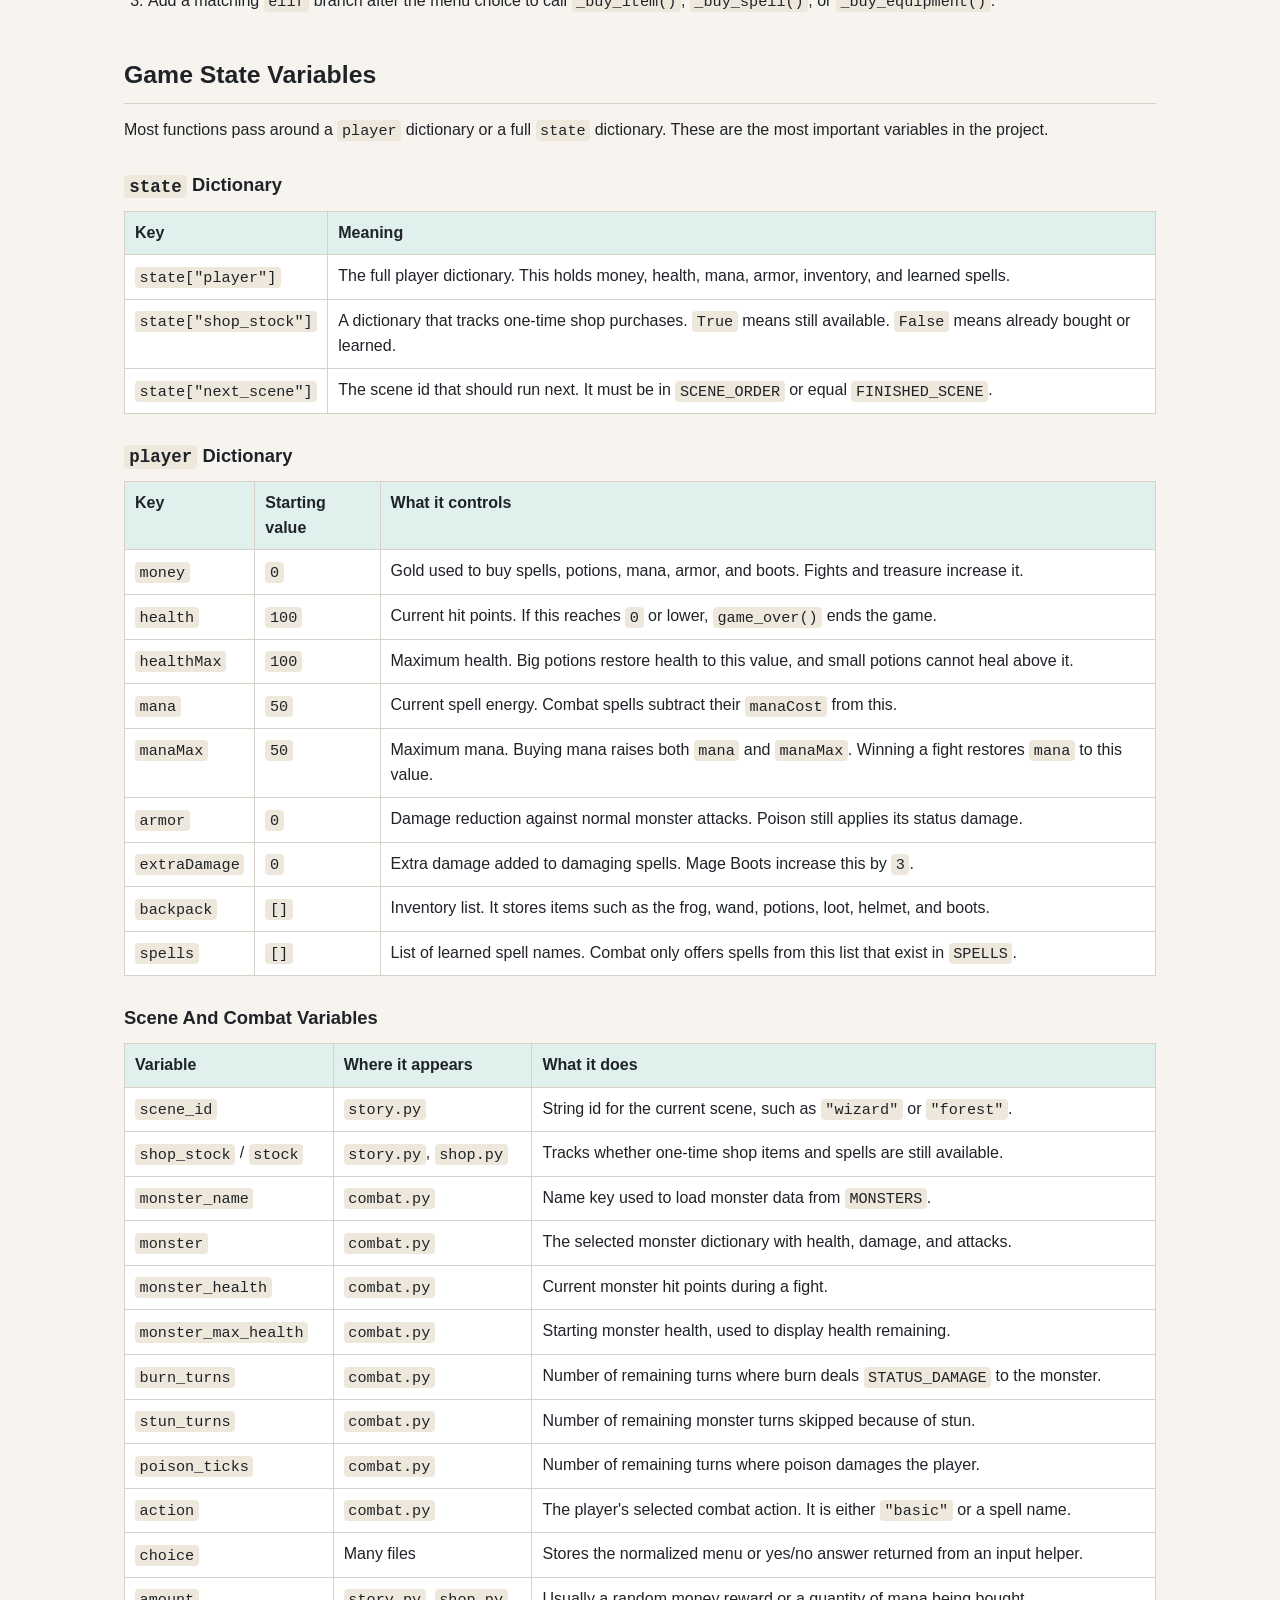
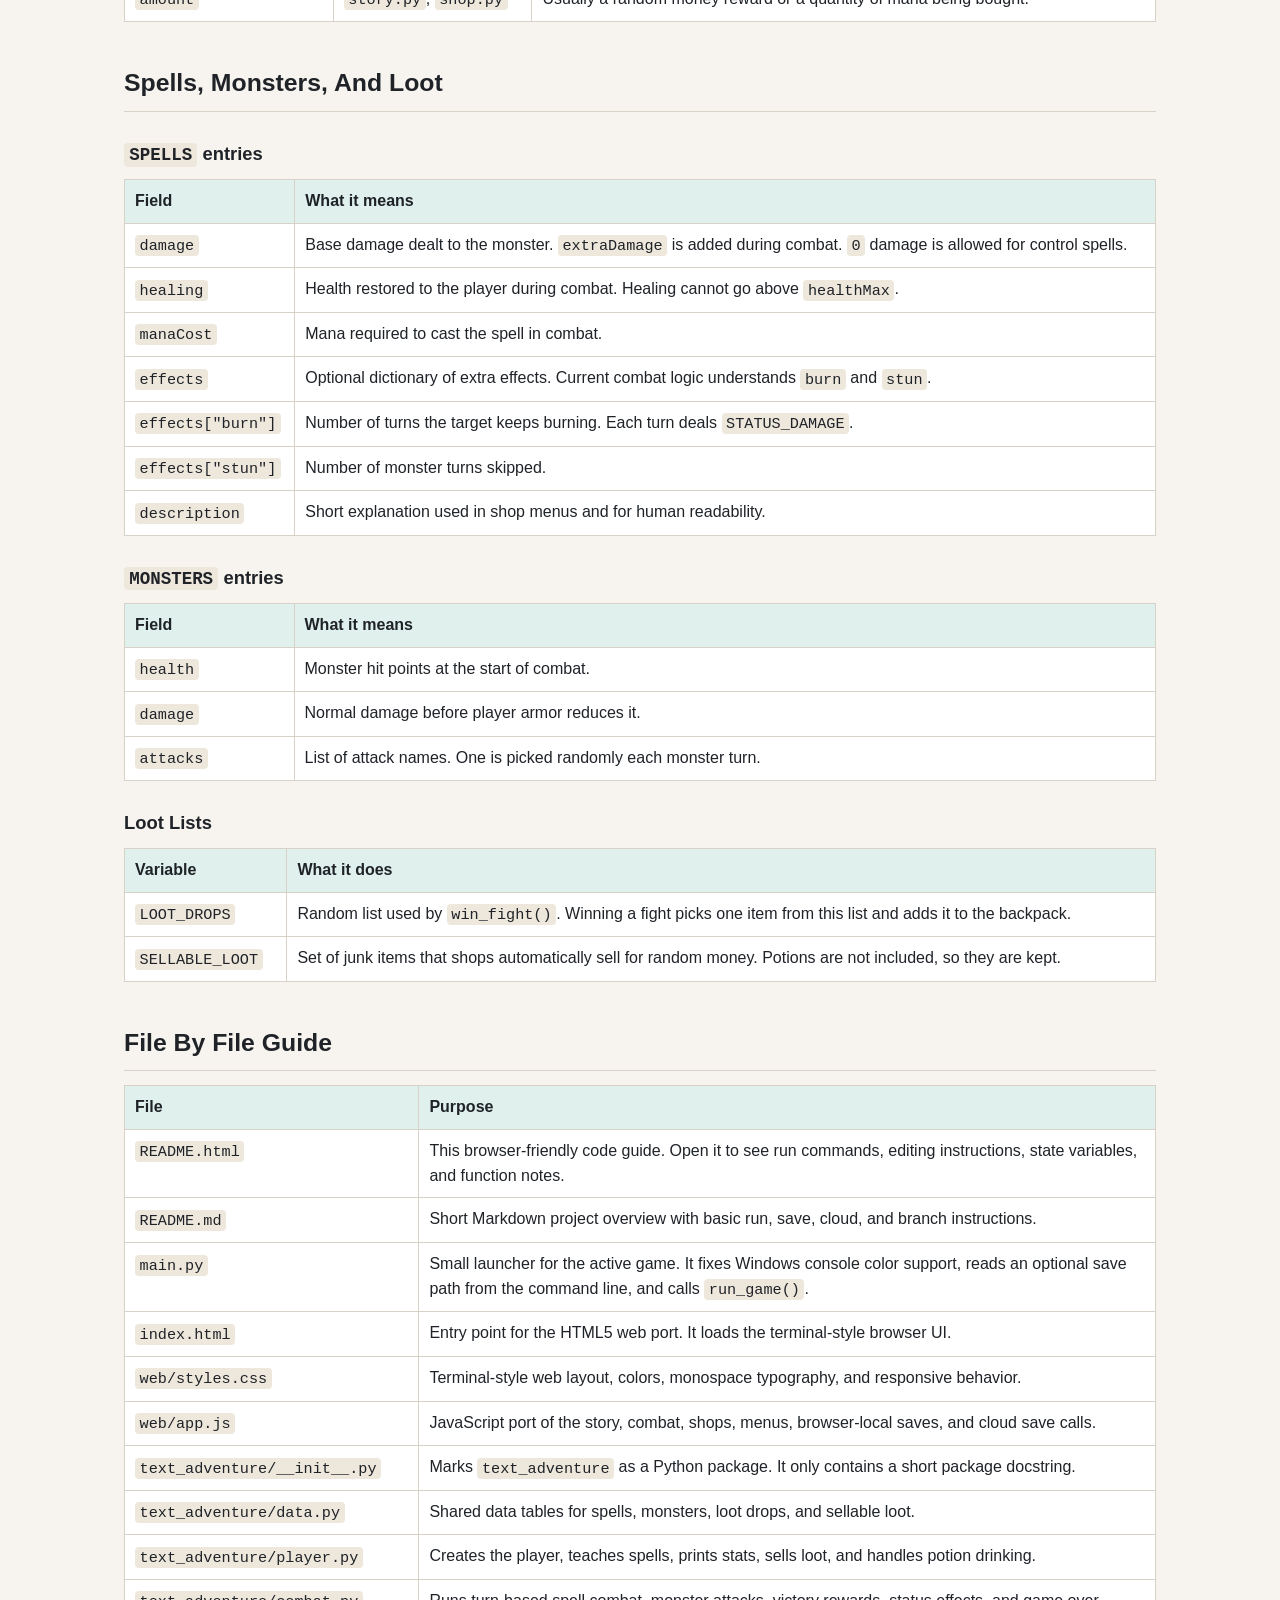
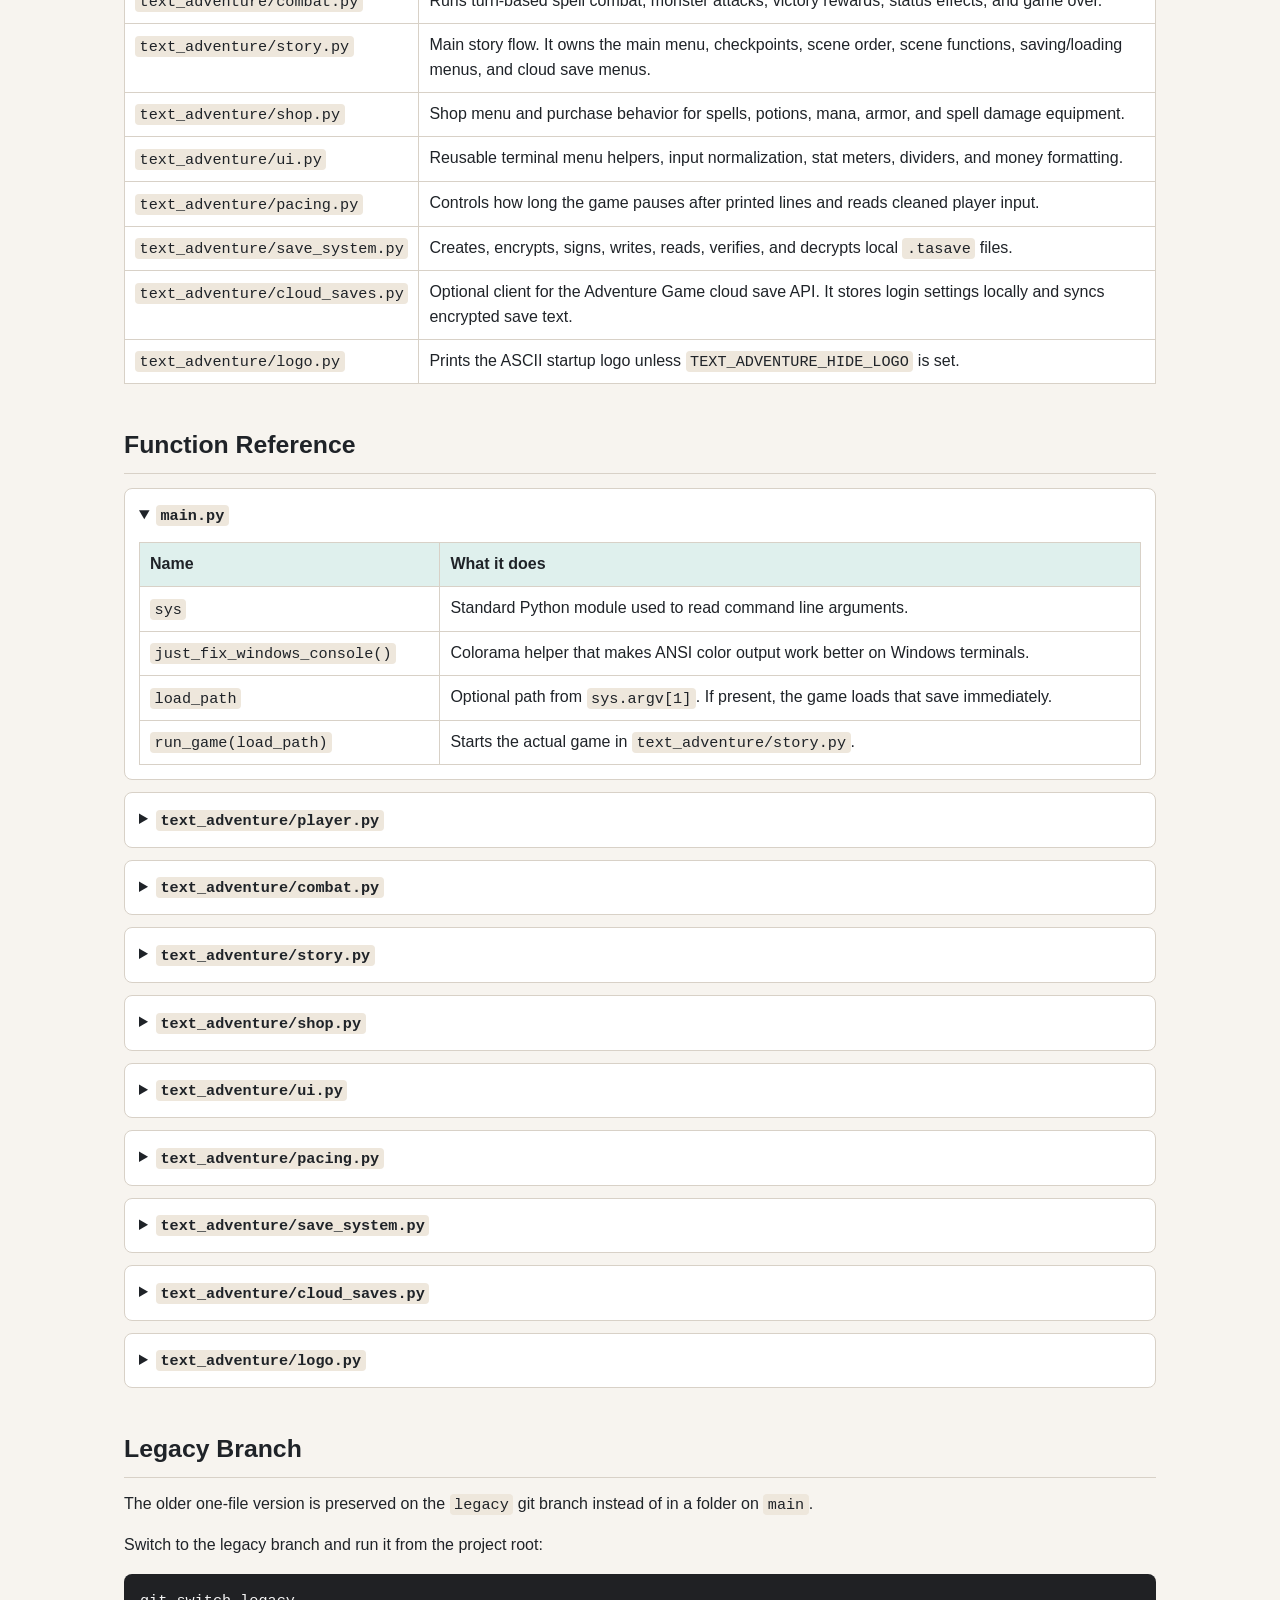
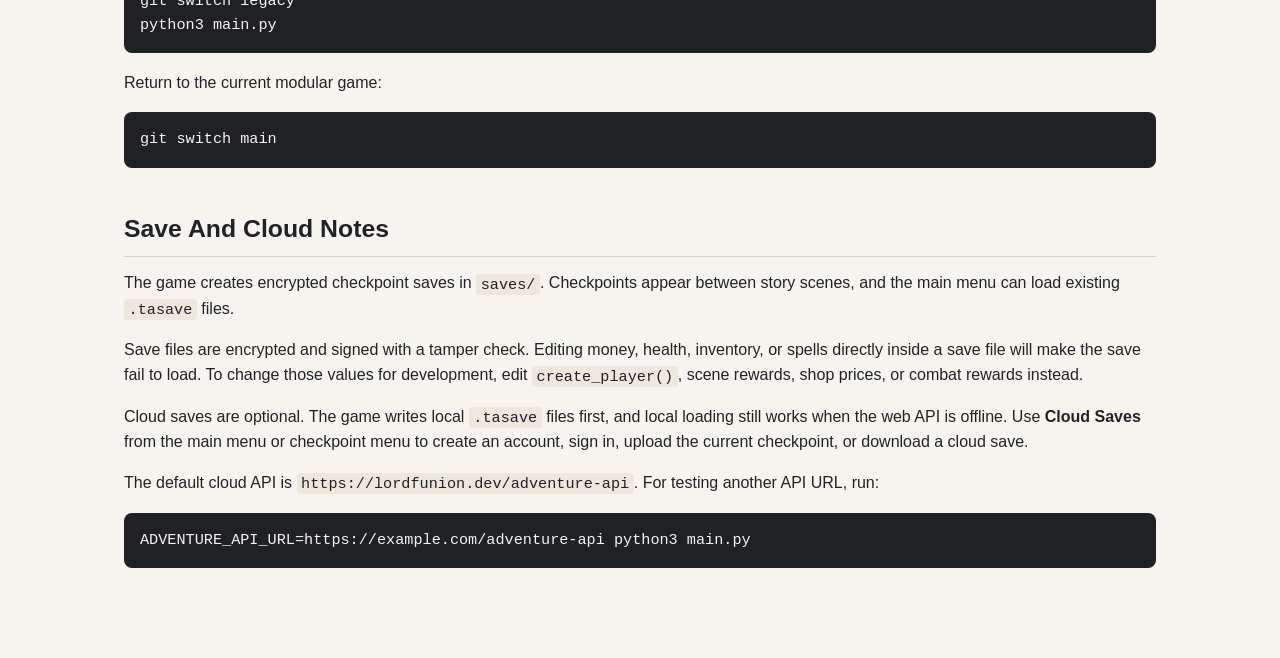
==== commit bb7bbce8: "Use ASCII logo on website" ====
--- a/README.html
+++ b/README.html
@@ -143,13 +143,6 @@
       margin-bottom: 14px;
     }
 
-    .project-logo {
-      display: block;
-      width: min(260px, 72vw);
-      height: auto;
-      margin: 0 auto 28px;
-    }
-
     .ascii-logo {
       width: max-content;
       max-width: 100%;
@@ -212,7 +205,16 @@
 </head>
 <body>
   <main>
-    <img class="project-logo" src="assets/logo.png" alt="Adventure Game logo">
+    <pre class="ascii-logo" aria-label="Adventure Game ASCII logo">    ___       __                 __
+   /   | ____/ /   _____  ____  / /___  __________
+  / /| |/ __  / | / / _ \/ __ \/ __/ / / / ___/ _ \
+ / ___ / /_/ /| |/ /  __/ / / / /_/ /_/ / /  /  __/
+/_/  |_\__,_/ |___/\___/_/ /_/\__/\__,_/_/   \___/
+          ______
+         / ____/___ _____ ___  ___
+        / / __/ __ `/ __ `__ \/ _ \
+       / /_/ / /_/ / / / / / /  __/
+       \____/\__,_/_/ /_/ /_/\___/</pre>
 
     <h1>Adventure Game Code Guide</h1>
     <p class="subtitle">This file explains how to run the game, where to make common edits, what every active Python file does, and what the important functions and variables control.</p>
@@ -241,7 +243,7 @@
 
       <p>In the web version, numbered menu rows, yes/no choices, left/right choices, fight/run choices, and combat spell rows can be clicked. Typing the number, command, or spell still works too. If you die, a restart menu appears.</p>
 
-      <p>To host it at <code>lordfunion.dev/adventure-game</code>, upload <code>index.html</code>, <code>web/</code>, and <code>assets/logo.png</code> from this branch into <code>public_html/adventure-game/</code>.</p>
+      <p>To host it at <code>lordfunion.dev/adventure-game</code>, upload <code>index.html</code> and <code>web/</code> from this branch into <code>public_html/adventure-game/</code>.</p>
 
       <p>Load a local encrypted save directly:</p>
       <pre><code>python3 main.py saves/autosave.tasave</code></pre>
@@ -685,10 +687,6 @@
           <tr>
             <td><code>text_adventure/logo.py</code></td>
             <td>Prints the ASCII startup logo unless <code>TEXT_ADVENTURE_HIDE_LOGO</code> is set.</td>
-          </tr>
-          <tr>
-            <td><code>assets/logo.png</code></td>
-            <td>Image asset. The active terminal game currently prints an ASCII logo instead of loading this image.</td>
           </tr>
         </tbody>
       </table>
